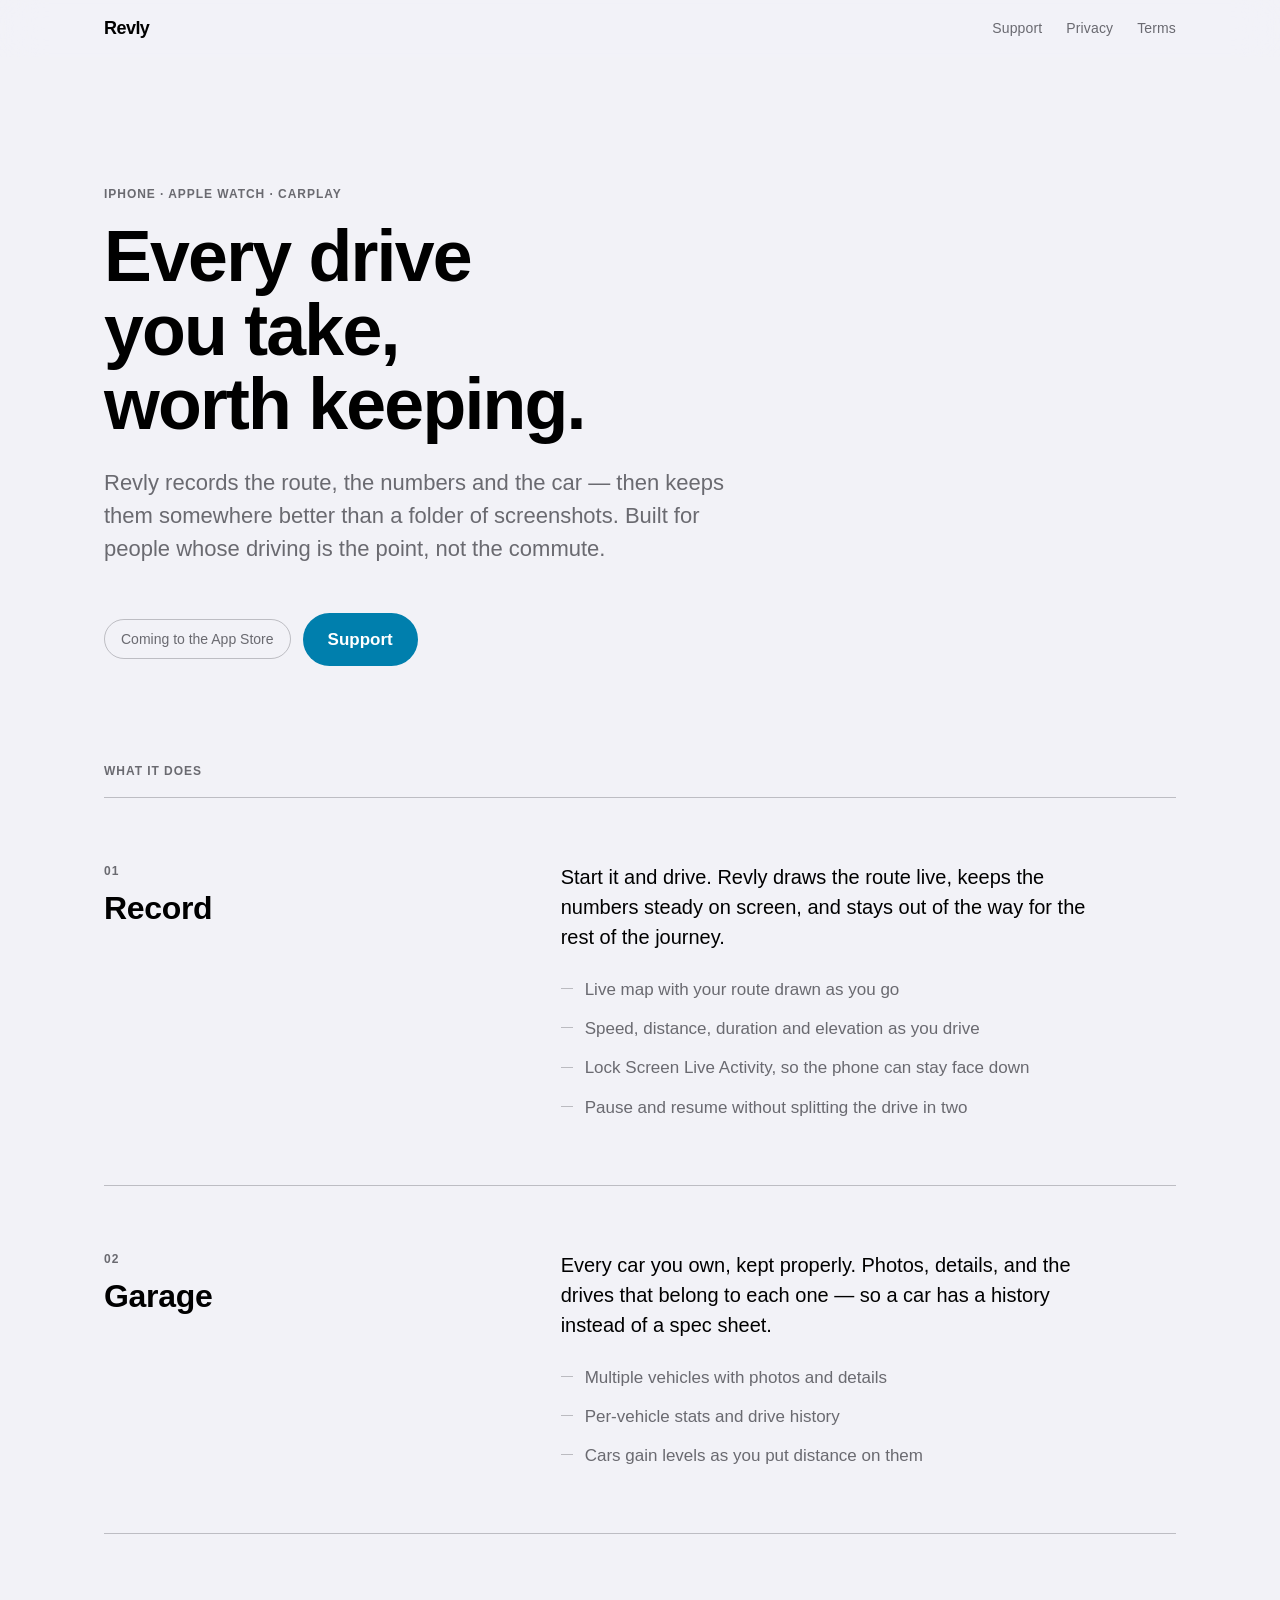
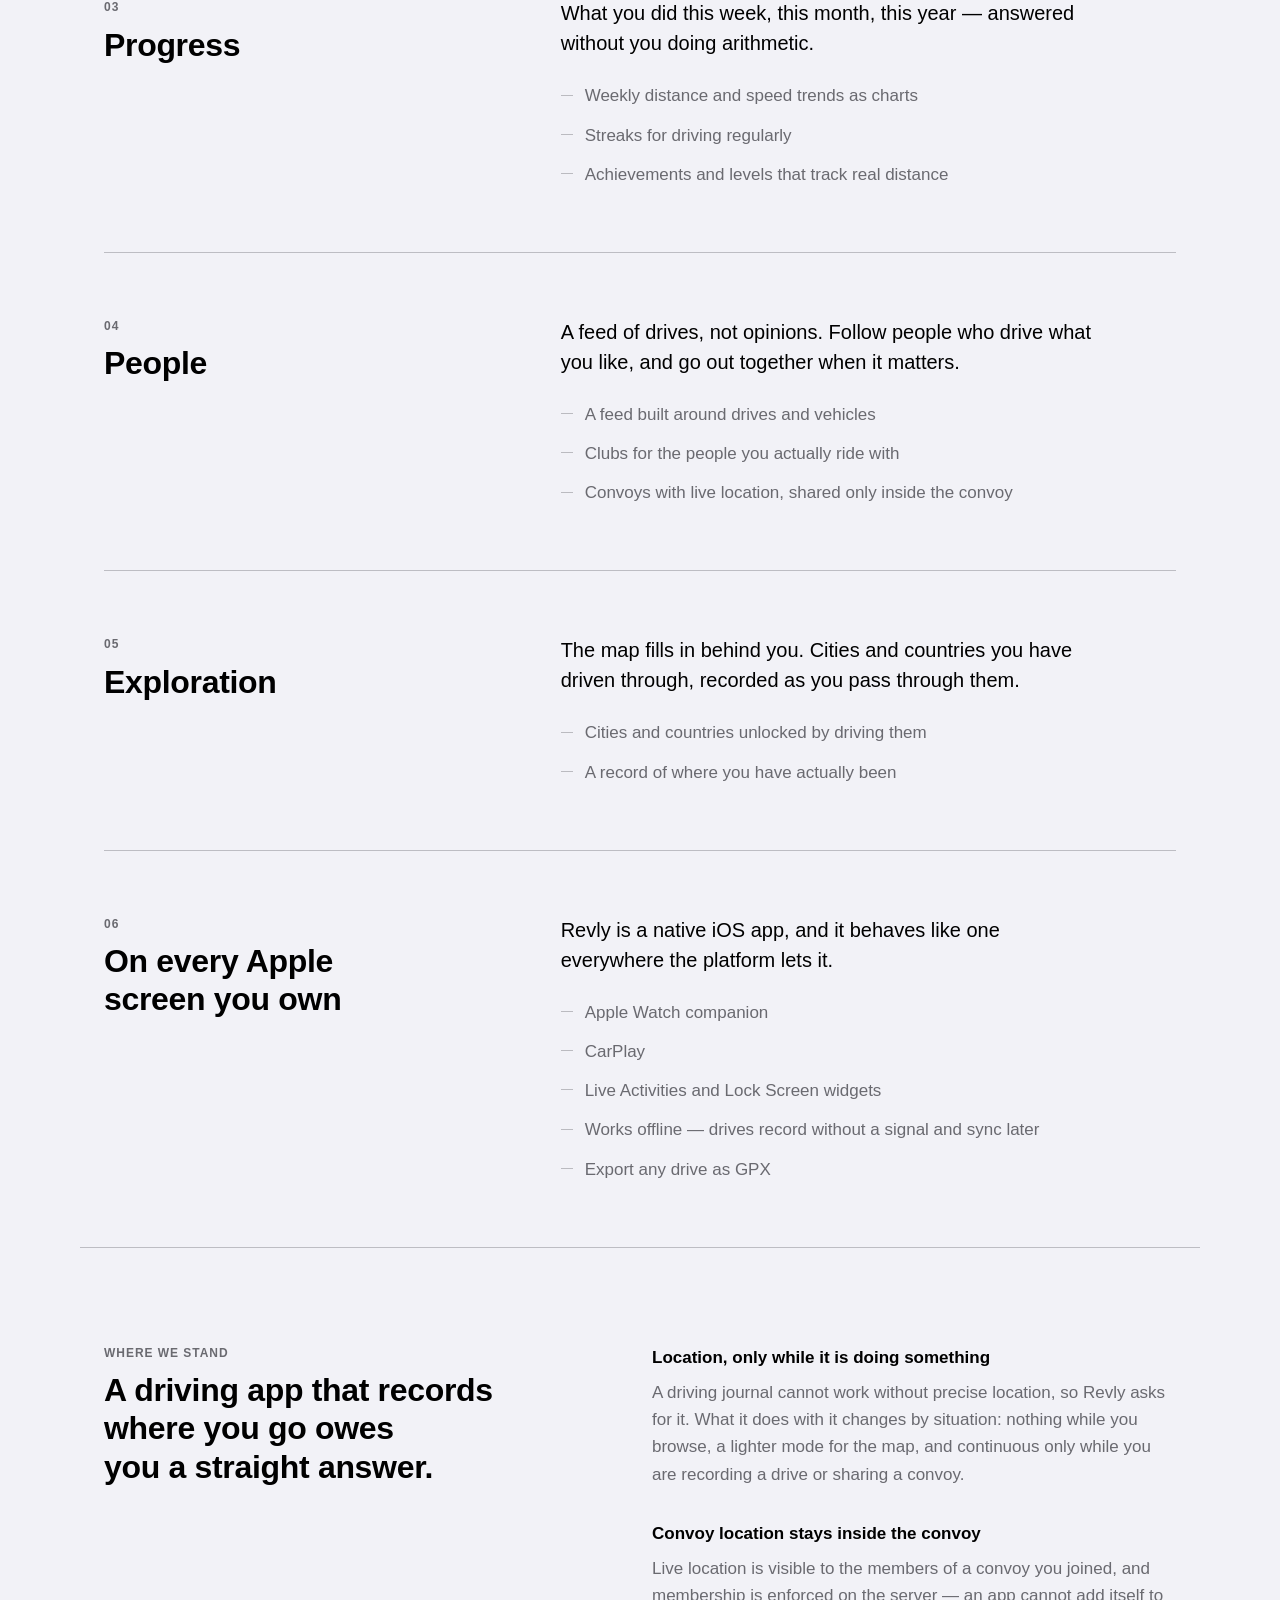
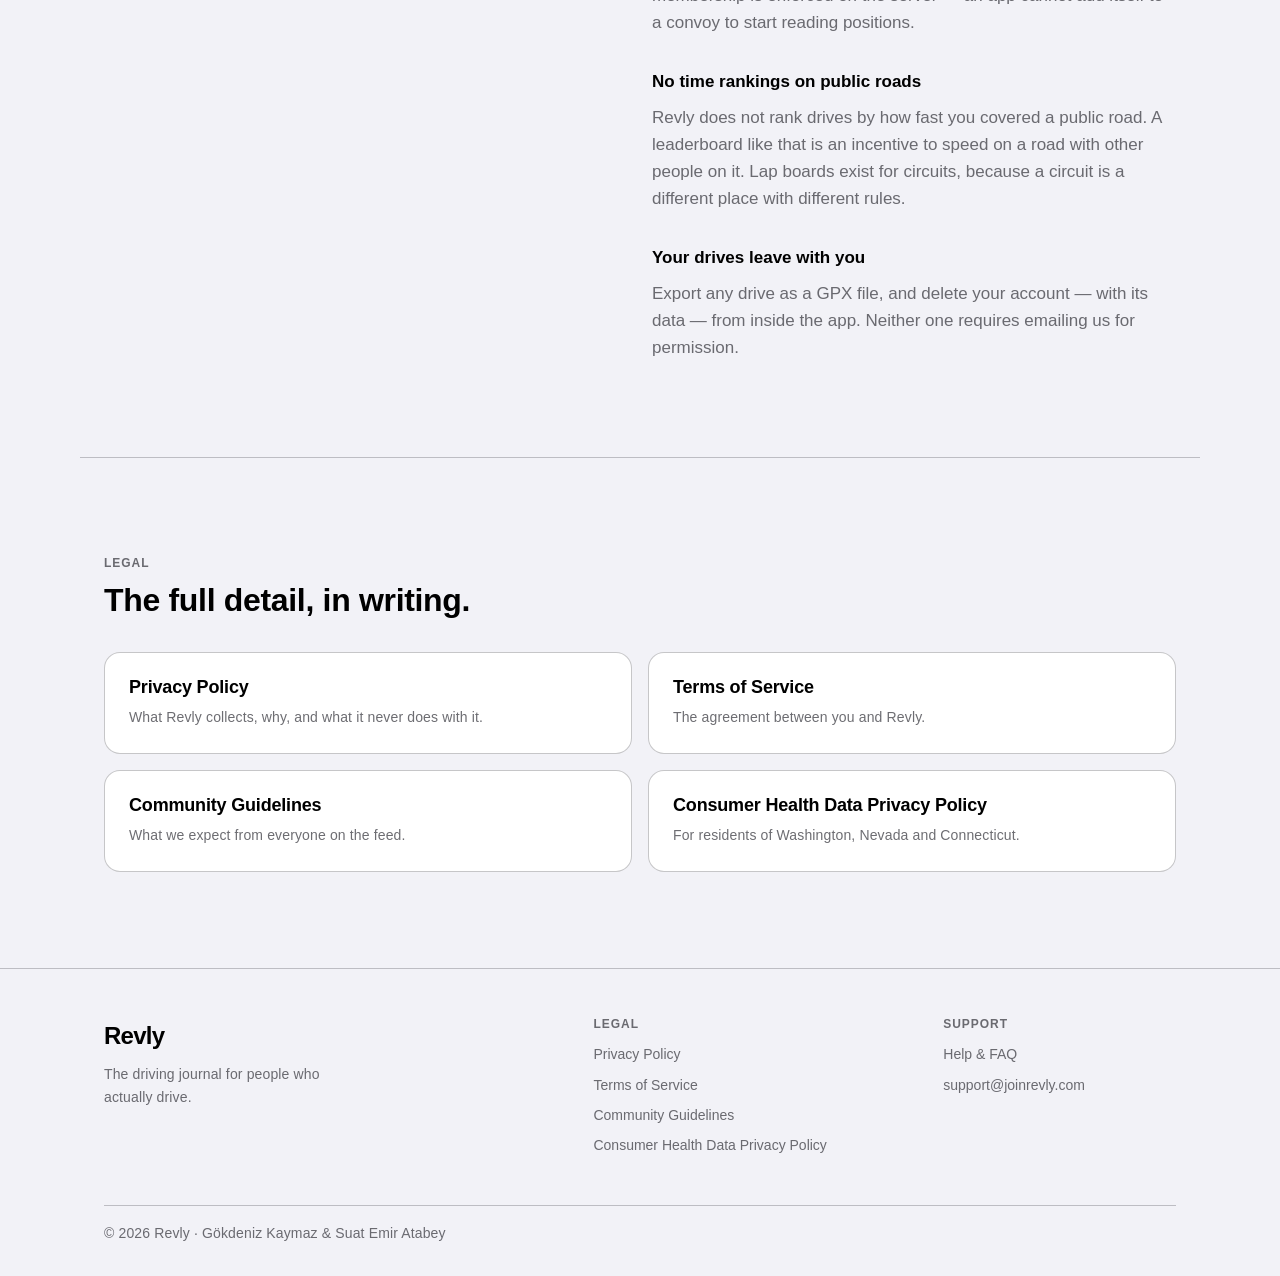
==== index.html @ fbc1902f "Deploy site from gokdenis/revly@f8b2ed3" ====
<!DOCTYPE html><html lang="en" data-astro-cid-5hce7sga> <head><meta charset="utf-8"><meta name="viewport" content="width=device-width, initial-scale=1"><title>Revly</title><meta name="description" content="The driving journal for people who actually drive."><link rel="canonical" href="https://joinrevly.com/"><link rel="icon" href="/favicon.svg" type="image/svg+xml"><link rel="apple-touch-icon" href="/apple-touch-icon.png"><meta name="theme-color" content="#f2f2f7" media="(prefers-color-scheme: light)"><meta name="theme-color" content="#000000" media="(prefers-color-scheme: dark)"><meta property="og:type" content="website"><meta property="og:site_name" content="Revly"><meta property="og:title" content="Revly — a driving journal for people who actually drive"><meta property="og:description" content="The driving journal for people who actually drive."><meta property="og:url" content="https://joinrevly.com/"><meta property="og:image" content="https://joinrevly.com/og.png"><meta property="og:image:width" content="1200"><meta property="og:image:height" content="630"><meta property="og:image:alt" content="Revly — a driving journal for people who actually drive — Revly preview card"><meta name="twitter:card" content="summary_large_image"><script type="application/ld+json">{"@context":"https://schema.org","@type":"SoftwareApplication","name":"Revly","applicationCategory":"TravelApplication","operatingSystem":"iOS 18.0 or later","url":"https://joinrevly.com","description":"The driving journal for people who actually drive.","author":[{"@type":"Person","name":"Gökdeniz Kaymaz"},{"@type":"Person","name":"Suat Emir Atabey"}]}</script><link rel="stylesheet" href="/_astro/_legal_.C1qsL_gj.css">
<link rel="stylesheet" href="/_astro/index.Dl4G8JOX.css"></head> <body data-astro-cid-5hce7sga> <a class="visually-hidden skip" href="#main" data-astro-cid-5hce7sga>Skip to content</a> <!--
      The only glass surface on the site. `Glass.swift` reserves the material
      for chrome floating over live content, and a page of glass cards would be
      both illegible and slow — so content stays on the paper plane.
    --> <header class="site glass" data-astro-cid-5hce7sga> <div class="container bar" data-astro-cid-5hce7sga> <a class="brand" href="/" aria-label="Revly home" data-astro-cid-5hce7sga> <span class="wordmark" data-astro-cid-hhuuaa7r>Revly</span>  </a> <nav aria-label="Primary" data-astro-cid-5hce7sga> <a href="/support" data-astro-cid-5hce7sga> Support </a><a href="/privacy" data-astro-cid-5hce7sga> Privacy </a><a href="/terms" data-astro-cid-5hce7sga> Terms </a> </nav> </div> </header> <main id="main" data-astro-cid-5hce7sga> <section class="hero container" data-astro-cid-j7pv25f6><p class="eyebrow" data-astro-cid-j7pv25f6>iPhone · Apple Watch · CarPlay</p><h1 data-astro-cid-j7pv25f6>Every drive you take, worth keeping.</h1><p class="lead" data-astro-cid-j7pv25f6>
Revly records the route, the numbers and the car — then keeps them somewhere better than a
      folder of screenshots. Built for people whose driving is the point, not the commute.
</p><div class="cta" data-astro-cid-j7pv25f6><p class="pill" data-astro-cid-j7pv25f6>Coming to the App Store</p><a class="btn" href="/support" data-astro-cid-j7pv25f6>Support</a></div></section><div class="container" data-astro-cid-j7pv25f6><div class="index-head" data-astro-cid-j7pv25f6><p class="eyebrow" data-astro-cid-j7pv25f6>What it does</p></div><section class="feature grid12" aria-labelledby="feature-01" data-astro-cid-jlu7nt5s> <div class="head" data-astro-cid-jlu7nt5s> <p class="eyebrow index" data-astro-cid-jlu7nt5s>01</p> <h2 id="feature-01" data-astro-cid-jlu7nt5s>Record</h2> </div> <div class="body" data-astro-cid-jlu7nt5s> <p class="summary" data-astro-cid-jlu7nt5s>Start it and drive. Revly draws the route live, keeps the numbers steady on screen, and stays out of the way for the rest of the journey.</p> <ul data-astro-cid-jlu7nt5s> <li data-astro-cid-jlu7nt5s>Live map with your route drawn as you go</li><li data-astro-cid-jlu7nt5s>Speed, distance, duration and elevation as you drive</li><li data-astro-cid-jlu7nt5s>Lock Screen Live Activity, so the phone can stay face down</li><li data-astro-cid-jlu7nt5s>Pause and resume without splitting the drive in two</li> </ul> </div> </section> <section class="feature grid12" aria-labelledby="feature-02" data-astro-cid-jlu7nt5s> <div class="head" data-astro-cid-jlu7nt5s> <p class="eyebrow index" data-astro-cid-jlu7nt5s>02</p> <h2 id="feature-02" data-astro-cid-jlu7nt5s>Garage</h2> </div> <div class="body" data-astro-cid-jlu7nt5s> <p class="summary" data-astro-cid-jlu7nt5s>Every car you own, kept properly. Photos, details, and the drives that belong to each one — so a car has a history instead of a spec sheet.</p> <ul data-astro-cid-jlu7nt5s> <li data-astro-cid-jlu7nt5s>Multiple vehicles with photos and details</li><li data-astro-cid-jlu7nt5s>Per-vehicle stats and drive history</li><li data-astro-cid-jlu7nt5s>Cars gain levels as you put distance on them</li> </ul> </div> </section> <section class="feature grid12" aria-labelledby="feature-03" data-astro-cid-jlu7nt5s> <div class="head" data-astro-cid-jlu7nt5s> <p class="eyebrow index" data-astro-cid-jlu7nt5s>03</p> <h2 id="feature-03" data-astro-cid-jlu7nt5s>Progress</h2> </div> <div class="body" data-astro-cid-jlu7nt5s> <p class="summary" data-astro-cid-jlu7nt5s>What you did this week, this month, this year — answered without you doing arithmetic.</p> <ul data-astro-cid-jlu7nt5s> <li data-astro-cid-jlu7nt5s>Weekly distance and speed trends as charts</li><li data-astro-cid-jlu7nt5s>Streaks for driving regularly</li><li data-astro-cid-jlu7nt5s>Achievements and levels that track real distance</li> </ul> </div> </section> <section class="feature grid12" aria-labelledby="feature-04" data-astro-cid-jlu7nt5s> <div class="head" data-astro-cid-jlu7nt5s> <p class="eyebrow index" data-astro-cid-jlu7nt5s>04</p> <h2 id="feature-04" data-astro-cid-jlu7nt5s>People</h2> </div> <div class="body" data-astro-cid-jlu7nt5s> <p class="summary" data-astro-cid-jlu7nt5s>A feed of drives, not opinions. Follow people who drive what you like, and go out together when it matters.</p> <ul data-astro-cid-jlu7nt5s> <li data-astro-cid-jlu7nt5s>A feed built around drives and vehicles</li><li data-astro-cid-jlu7nt5s>Clubs for the people you actually ride with</li><li data-astro-cid-jlu7nt5s>Convoys with live location, shared only inside the convoy</li> </ul> </div> </section> <section class="feature grid12" aria-labelledby="feature-05" data-astro-cid-jlu7nt5s> <div class="head" data-astro-cid-jlu7nt5s> <p class="eyebrow index" data-astro-cid-jlu7nt5s>05</p> <h2 id="feature-05" data-astro-cid-jlu7nt5s>Exploration</h2> </div> <div class="body" data-astro-cid-jlu7nt5s> <p class="summary" data-astro-cid-jlu7nt5s>The map fills in behind you. Cities and countries you have driven through, recorded as you pass through them.</p> <ul data-astro-cid-jlu7nt5s> <li data-astro-cid-jlu7nt5s>Cities and countries unlocked by driving them</li><li data-astro-cid-jlu7nt5s>A record of where you have actually been</li> </ul> </div> </section> <section class="feature grid12" aria-labelledby="feature-06" data-astro-cid-jlu7nt5s> <div class="head" data-astro-cid-jlu7nt5s> <p class="eyebrow index" data-astro-cid-jlu7nt5s>06</p> <h2 id="feature-06" data-astro-cid-jlu7nt5s>On every Apple screen you own</h2> </div> <div class="body" data-astro-cid-jlu7nt5s> <p class="summary" data-astro-cid-jlu7nt5s>Revly is a native iOS app, and it behaves like one everywhere the platform lets it.</p> <ul data-astro-cid-jlu7nt5s> <li data-astro-cid-jlu7nt5s>Apple Watch companion</li><li data-astro-cid-jlu7nt5s>CarPlay</li><li data-astro-cid-jlu7nt5s>Live Activities and Lock Screen widgets</li><li data-astro-cid-jlu7nt5s>Works offline — drives record without a signal and sync later</li><li data-astro-cid-jlu7nt5s>Export any drive as GPX</li> </ul> </div> </section> </div><section id="principles" class="container principles" data-astro-cid-j7pv25f6><div class="grid12" data-astro-cid-j7pv25f6><div class="head" data-astro-cid-j7pv25f6><p class="eyebrow" data-astro-cid-j7pv25f6>Where we stand</p><h2 data-astro-cid-j7pv25f6>A driving app that records where you go owes you a straight answer.</h2></div><div class="body" data-astro-cid-j7pv25f6><dl data-astro-cid-j7pv25f6><div class="principle" data-astro-cid-j7pv25f6><dt data-astro-cid-j7pv25f6>Location, only while it is doing something</dt><dd data-astro-cid-j7pv25f6>A driving journal cannot work without precise location, so Revly asks for it. What it does with it changes by situation: nothing while you browse, a lighter mode for the map, and continuous only while you are recording a drive or sharing a convoy.</dd></div><div class="principle" data-astro-cid-j7pv25f6><dt data-astro-cid-j7pv25f6>Convoy location stays inside the convoy</dt><dd data-astro-cid-j7pv25f6>Live location is visible to the members of a convoy you joined, and membership is enforced on the server — an app cannot add itself to a convoy to start reading positions.</dd></div><div class="principle" data-astro-cid-j7pv25f6><dt data-astro-cid-j7pv25f6>No time rankings on public roads</dt><dd data-astro-cid-j7pv25f6>Revly does not rank drives by how fast you covered a public road. A leaderboard like that is an incentive to speed on a road with other people on it. Lap boards exist for circuits, because a circuit is a different place with different rules.</dd></div><div class="principle" data-astro-cid-j7pv25f6><dt data-astro-cid-j7pv25f6>Your drives leave with you</dt><dd data-astro-cid-j7pv25f6>Export any drive as a GPX file, and delete your account — with its data — from inside the app. Neither one requires emailing us for permission.</dd></div></dl></div></div></section><section id="legal" class="container legal" data-astro-cid-j7pv25f6><p class="eyebrow" data-astro-cid-j7pv25f6>Legal</p><h2 data-astro-cid-j7pv25f6>The full detail, in writing.</h2><div class="cards" data-astro-cid-j7pv25f6><a class="card" href="/privacy" data-astro-cid-j7pv25f6><h3 data-astro-cid-j7pv25f6>Privacy Policy</h3><p class="meta" data-astro-cid-j7pv25f6>What Revly collects, why, and what it never does with it.</p></a><a class="card" href="/terms" data-astro-cid-j7pv25f6><h3 data-astro-cid-j7pv25f6>Terms of Service</h3><p class="meta" data-astro-cid-j7pv25f6>The agreement between you and Revly.</p></a><a class="card" href="/community-guidelines" data-astro-cid-j7pv25f6><h3 data-astro-cid-j7pv25f6>Community Guidelines</h3><p class="meta" data-astro-cid-j7pv25f6>What we expect from everyone on the feed.</p></a><a class="card" href="/consumer-health-data" data-astro-cid-j7pv25f6><h3 data-astro-cid-j7pv25f6>Consumer Health Data Privacy Policy</h3><p class="meta" data-astro-cid-j7pv25f6>For residents of Washington, Nevada and Connecticut.</p></a></div></section> </main> <footer class="site-footer" data-astro-cid-5hce7sga> <div class="container" data-astro-cid-5hce7sga> <div class="footer-top" data-astro-cid-5hce7sga> <div class="footer-brand" data-astro-cid-5hce7sga> <span class="wordmark wordmark--lg" data-astro-cid-hhuuaa7r>Revly</span>  <p class="meta" data-astro-cid-5hce7sga>The driving journal for people who actually drive.</p> </div> <nav class="footer-links" aria-label="Legal" data-astro-cid-5hce7sga> <h2 class="eyebrow" data-astro-cid-5hce7sga>Legal</h2> <ul data-astro-cid-5hce7sga> <li data-astro-cid-5hce7sga> <a href="/privacy" data-astro-cid-5hce7sga> Privacy Policy </a> </li><li data-astro-cid-5hce7sga> <a href="/terms" data-astro-cid-5hce7sga> Terms of Service </a> </li><li data-astro-cid-5hce7sga> <a href="/community-guidelines" data-astro-cid-5hce7sga> Community Guidelines </a> </li><li data-astro-cid-5hce7sga> <a href="/consumer-health-data" data-astro-cid-5hce7sga> Consumer Health Data Privacy Policy </a> </li> </ul> </nav> <nav class="footer-links" aria-label="Support" data-astro-cid-5hce7sga> <h2 class="eyebrow" data-astro-cid-5hce7sga>Support</h2> <ul data-astro-cid-5hce7sga> <li data-astro-cid-5hce7sga> <a href="/support" data-astro-cid-5hce7sga>
Help &amp; FAQ
</a> </li> <li data-astro-cid-5hce7sga><a href="mailto:support@joinrevly.com" data-astro-cid-5hce7sga>support@joinrevly.com</a></li> </ul> </nav> </div> <p class="meta colophon" data-astro-cid-5hce7sga>© 2026 Revly · Gökdeniz Kaymaz &amp; Suat Emir Atabey</p> </div> </footer>  </body> </html>
---- _astro/_legal_.C1qsL_gj.css ----
:root{color-scheme:light dark;--accent: #007fad;--accent-hover: #00678c;--accent-text: #00678c;--accent-text-hover: #004f6b;--ink-on-accent: #ffffff;--bg: #f2f2f7;--surface: #ffffff;--fg: #000000;--fg-secondary: rgba(60, 60, 67, .75);--fg-tertiary: rgba(60, 60, 67, .3);--line: rgba(60, 60, 67, .29);--s1: .25rem;--s2: .5rem;--s3: .75rem;--s4: 1rem;--s5: 1.5rem;--s6: 2rem;--s7: 3rem;--s8: 4rem;--s9: 6rem;--s10: 8rem;--r-card: 1rem;--r-panel: 1.75rem;--r-pill: 999px;--font-sans: -apple-system, BlinkMacSystemFont, "SF Pro Text", "Segoe UI", Roboto, Helvetica, Arial, sans-serif;--t-hero: clamp(2.5rem, 1.6rem + 3.6vw, 4.5rem);--t-display: clamp(2rem, 1.5rem + 2vw, 3rem);--t-title: 2.125rem;--t-section: 1.5rem;--t-subhead: 1.125rem;--t-body: 1.0625rem;--t-meta: .875rem;--t-eyebrow: .75rem;--container: 70rem;--header-h: 3.5rem;--measure: 68ch;--gutter: var(--s5);--dur-press: .1s;--dur-fast: .15s;--dur-slow: .32s;--ease-out: cubic-bezier(.23, 1, .32, 1);--ease: ease}@media(prefers-color-scheme:dark){:root{--accent: #13b2ec;--accent-hover: #51c2ec;--accent-text: #13b2ec;--accent-text-hover: #51c2ec;--ink-on-accent: #04141a;--bg: #000000;--surface: #1c1c1e;--fg: #ffffff;--fg-secondary: rgba(235, 235, 245, .6);--fg-tertiary: rgba(235, 235, 245, .3);--line: rgba(84, 84, 88, .65)}}@media(prefers-contrast:more){:root{--accent: #00678c;--accent-hover: #004f6b;--accent-text: #004f6b;--accent-text-hover: #00374b;--fg-secondary: rgba(60, 60, 67, .85);--line: rgba(60, 60, 67, .6)}@media(prefers-color-scheme:dark){:root{--accent: #51c2ec;--accent-hover: #89d9f5;--accent-text: #51c2ec;--accent-text-hover: #89d9f5;--ink-on-accent: #000000;--fg-secondary: rgba(235, 235, 245, .85);--line: rgba(84, 84, 88, .9)}}}*,*:before,*:after{box-sizing:border-box}html{-webkit-text-size-adjust:100%;scroll-behavior:smooth;interpolate-size:allow-keywords}body{margin:0;background:var(--bg);color:var(--fg);font-family:var(--font-sans);font-size:var(--t-body);line-height:1.6;-webkit-font-smoothing:antialiased;text-rendering:optimizeLegibility;font-optical-sizing:auto}h1,h2,h3,h4,p,ul,ol,figure{margin:0}ul,ol{padding-left:1.25em}img,picture,svg,video{display:block;max-width:100%;height:auto}time,data,.numeric{font-variant-numeric:tabular-nums}h1,h2,h3{line-height:1.2;letter-spacing:-.01em;text-wrap:balance}h1{font-size:var(--t-title);font-weight:650}h2{font-size:var(--t-section);font-weight:650}h3{font-size:var(--t-subhead);font-weight:620}p{text-wrap:pretty}a{color:var(--accent-text);text-decoration-thickness:1px;text-underline-offset:.2em;transition:color var(--dur-fast) var(--ease)}@media(hover:hover)and (pointer:fine){a:hover{color:var(--accent-text-hover)}}:focus-visible{outline:2px solid var(--accent);outline-offset:3px;border-radius:var(--s1)}.eyebrow{font-size:var(--t-eyebrow);font-weight:600;letter-spacing:.08em;text-transform:uppercase;color:var(--fg-secondary);font-variant-numeric:tabular-nums}.lead{font-size:clamp(1.125rem,1rem + .6vw,1.375rem);line-height:1.5;color:var(--fg-secondary)}.meta{font-size:var(--t-meta);letter-spacing:.01em;color:var(--fg-secondary)}.container{width:100%;max-width:var(--container);margin-inline:auto;padding-inline:var(--gutter)}.grid12{display:grid;grid-template-columns:repeat(12,minmax(0,1fr));gap:var(--gutter)}@media(max-width:900px){.grid12{grid-template-columns:1fr}}.card{background:var(--surface);border:1px solid var(--line);border-radius:var(--r-card);padding:var(--s5)}a.card{display:block;color:inherit;text-decoration:none;transition:border-color var(--dur-fast) var(--ease),background-color var(--dur-fast) var(--ease)}@media(hover:hover)and (pointer:fine){a.card:hover{border-color:var(--accent)}}a.card:active{background:color-mix(in srgb,var(--accent) 6%,var(--surface))}.glass{background:color-mix(in srgb,var(--bg) 72%,transparent);-webkit-backdrop-filter:blur(20px) saturate(180%);backdrop-filter:blur(20px) saturate(180%)}@supports not ((backdrop-filter: blur(1px)) or (-webkit-backdrop-filter: blur(1px))){.glass{background:var(--bg)}}@media(prefers-reduced-transparency:reduce){.glass{-webkit-backdrop-filter:none;backdrop-filter:none;background:var(--bg)}}.btn{display:inline-flex;align-items:center;justify-content:center;gap:var(--s2);padding:var(--s3) var(--s5);border:1px solid transparent;border-radius:var(--r-pill);background:var(--accent);color:var(--ink-on-accent);font-size:var(--t-body);font-weight:600;text-decoration:none;cursor:pointer;transition:background-color var(--dur-fast) var(--ease),transform var(--dur-press) var(--ease-out)}@media(hover:hover)and (pointer:fine){.btn:hover{background:var(--accent-hover);color:var(--ink-on-accent)}}.btn:active{transform:scale(.97)}.btn--secondary{background:transparent;color:var(--fg);border-color:var(--line)}@media(hover:hover)and (pointer:fine){.btn--secondary:hover{background:color-mix(in srgb,var(--fg) 6%,transparent);color:var(--fg);border-color:var(--fg-tertiary)}}.pill{display:inline-flex;align-items:center;gap:var(--s2);padding:var(--s2) var(--s4);border:1px solid var(--line);border-radius:var(--r-pill);font-size:var(--t-meta);color:var(--fg-secondary)}.prose{max-width:var(--measure)}.prose>*+*{margin-top:var(--s4)}.prose h2{margin-top:var(--s7);font-size:var(--t-section)}.prose h3{margin-top:var(--s5)}.prose li+li{margin-top:var(--s2)}.prose hr{margin-block:var(--s6);border:none;border-top:1px solid var(--line)}.prose code{padding:.15em .4em;border-radius:var(--s1);background:color-mix(in srgb,var(--fg) 8%,transparent);font-size:.9em}.prose table{display:block;width:max-content;max-width:100%;overflow-x:auto;border-collapse:collapse;font-size:var(--t-meta)}.prose th,.prose td{padding:var(--s3);border:1px solid var(--line);text-align:left;vertical-align:top}.prose th{background:var(--surface);font-weight:620}@media(prefers-reduced-motion:reduce){html{scroll-behavior:auto}*,*:before,*:after{animation-duration:.01ms!important;animation-iteration-count:1!important;transition-duration:.01ms!important}}@media print{header.site,.site-footer nav,.skip{display:none}body{background:#fff;color:#000;font-size:11pt}.prose-page{padding-block:0}.prose{max-width:none}.prose a[href^=http]:after{content:" (" attr(href) ")";font-size:.85em;word-break:break-all}h1,h2,h3{break-after:avoid}li,tr{break-inside:avoid}}.visually-hidden:not(:focus):not(:active){position:absolute;width:1px;height:1px;overflow:hidden;clip-path:inset(50%);white-space:nowrap}.wordmark[data-astro-cid-hhuuaa7r]{font-size:1.125rem;font-weight:660;letter-spacing:-.03em;color:var(--fg)}.wordmark--lg[data-astro-cid-hhuuaa7r]{font-size:1.5rem}.skip[data-astro-cid-5hce7sga]{position:absolute;top:var(--s3);left:var(--s3);z-index:20;padding:var(--s2) var(--s4);border-radius:var(--r-pill);background:var(--accent);color:var(--ink-on-accent);text-decoration:none}header[data-astro-cid-5hce7sga].site{position:sticky;top:0;z-index:10;border-bottom:1px solid var(--line)}@supports (animation-timeline: scroll()){header[data-astro-cid-5hce7sga].site{border-bottom-color:transparent;animation:header-edge linear both;animation-timeline:scroll();animation-range:0 4rem}@keyframes header-edge{to{border-bottom-color:var(--line)}}}.bar[data-astro-cid-5hce7sga]{display:flex;align-items:center;gap:var(--s5);min-height:var(--header-h)}.brand[data-astro-cid-5hce7sga]{text-decoration:none}header[data-astro-cid-5hce7sga] nav[data-astro-cid-5hce7sga]{margin-left:auto;display:flex;gap:var(--s5);font-size:var(--t-meta)}header[data-astro-cid-5hce7sga] nav[data-astro-cid-5hce7sga] a[data-astro-cid-5hce7sga]{color:var(--fg-secondary);font-weight:500;letter-spacing:.01em;text-decoration:none;transition:color var(--dur-press) var(--ease)}@media(hover:hover)and (pointer:fine){header[data-astro-cid-5hce7sga] nav[data-astro-cid-5hce7sga] a[data-astro-cid-5hce7sga]:hover{color:var(--fg)}}header[data-astro-cid-5hce7sga] nav[data-astro-cid-5hce7sga] a[data-astro-cid-5hce7sga]:active{color:var(--accent-text)}header[data-astro-cid-5hce7sga] nav[data-astro-cid-5hce7sga] a[data-astro-cid-5hce7sga][aria-current=page]{color:var(--fg);font-weight:600}main[data-astro-cid-5hce7sga]{min-height:60vh}.prose-page[data-astro-cid-5hce7sga]{padding-block:var(--s8) var(--s9)}.site-footer[data-astro-cid-5hce7sga]{margin-top:var(--s9);padding-block:var(--s7) var(--s6);border-top:1px solid var(--line)}.footer-top[data-astro-cid-5hce7sga]{display:grid;grid-template-columns:2fr 1.4fr 1fr;gap:var(--s7) var(--gutter)}@media(max-width:760px){.footer-top[data-astro-cid-5hce7sga]{grid-template-columns:1fr;gap:var(--s6)}}.footer-brand[data-astro-cid-5hce7sga] p[data-astro-cid-5hce7sga]{margin-top:var(--s2);max-width:34ch}.footer-links[data-astro-cid-5hce7sga] h2[data-astro-cid-5hce7sga]{margin-bottom:var(--s3)}.footer-links[data-astro-cid-5hce7sga] ul[data-astro-cid-5hce7sga]{list-style:none;padding:0;display:grid;gap:var(--s2);font-size:var(--t-meta)}.footer-links[data-astro-cid-5hce7sga] a[data-astro-cid-5hce7sga]{color:var(--fg-secondary);text-decoration:none}@media(hover:hover)and (pointer:fine){.footer-links[data-astro-cid-5hce7sga] a[data-astro-cid-5hce7sga]:hover{color:var(--fg)}}.footer-links[data-astro-cid-5hce7sga] a[data-astro-cid-5hce7sga]:active{color:var(--accent-text)}.footer-links[data-astro-cid-5hce7sga] a[data-astro-cid-5hce7sga][aria-current=page]{color:var(--fg);font-weight:600}.colophon[data-astro-cid-5hce7sga]{margin-top:var(--s7);padding-top:var(--s4);border-top:1px solid var(--line)}
---- _astro/index.Dl4G8JOX.css ----
.feature[data-astro-cid-jlu7nt5s]{padding-block:var(--s8);border-top:1px solid var(--line);align-items:start}.head[data-astro-cid-jlu7nt5s]{grid-column:1 / span 4}.body[data-astro-cid-jlu7nt5s]{grid-column:6 / span 7}@media(max-width:900px){.head[data-astro-cid-jlu7nt5s],.body[data-astro-cid-jlu7nt5s]{grid-column:auto}.body[data-astro-cid-jlu7nt5s]{margin-top:var(--s2)}}@media(min-width:901px){.head[data-astro-cid-jlu7nt5s]{position:sticky;top:calc(var(--header-h) + var(--s6))}}@supports (animation-timeline: view()){.body[data-astro-cid-jlu7nt5s]{animation:feature-rise linear both;animation-timeline:view();animation-range:entry 12% cover 32%}@keyframes feature-rise{0%{opacity:0;transform:translateY(.75rem)}}}@media(prefers-reduced-motion:reduce){.body[data-astro-cid-jlu7nt5s]{animation:none;opacity:1;transform:none}}.index[data-astro-cid-jlu7nt5s]{display:block;margin-bottom:var(--s2);color:var(--fg-secondary)}h2[data-astro-cid-jlu7nt5s]{font-size:clamp(1.5rem,1.2rem + 1vw,2rem)}.summary[data-astro-cid-jlu7nt5s]{font-size:clamp(1.0625rem,1rem + .4vw,1.25rem);line-height:1.5;max-width:48ch}ul[data-astro-cid-jlu7nt5s]{margin-top:var(--s5);padding:0;list-style:none;display:grid;gap:var(--s3);max-width:52ch}li[data-astro-cid-jlu7nt5s]{position:relative;padding-left:var(--s5);color:var(--fg-secondary)}li[data-astro-cid-jlu7nt5s]:before{content:"";position:absolute;left:0;top:.72em;width:12px;height:1px;background:var(--fg-tertiary)}.hero[data-astro-cid-j7pv25f6]{padding-block:var(--s10) var(--s9)}.hero[data-astro-cid-j7pv25f6] h1[data-astro-cid-j7pv25f6]{margin-top:var(--s4);max-width:16ch;font-size:var(--t-hero);font-weight:660;letter-spacing:-.025em;line-height:1.03}.hero[data-astro-cid-j7pv25f6] .lead[data-astro-cid-j7pv25f6]{margin-top:var(--s5);max-width:54ch}.cta[data-astro-cid-j7pv25f6]{display:flex;flex-wrap:wrap;align-items:center;gap:var(--s3);margin-top:var(--s7)}@media(max-width:700px){.hero[data-astro-cid-j7pv25f6]{padding-block:var(--s8) var(--s7)}.hero[data-astro-cid-j7pv25f6] h1[data-astro-cid-j7pv25f6]{max-width:none}}.index-head[data-astro-cid-j7pv25f6]{padding-bottom:var(--s4)}.principles[data-astro-cid-j7pv25f6]{padding-block:var(--s9);border-top:1px solid var(--line)}.principles[data-astro-cid-j7pv25f6] .head[data-astro-cid-j7pv25f6]{grid-column:1 / span 5}.principles[data-astro-cid-j7pv25f6] .body[data-astro-cid-j7pv25f6]{grid-column:7 / span 6}@media(max-width:900px){.principles[data-astro-cid-j7pv25f6] .head[data-astro-cid-j7pv25f6],.principles[data-astro-cid-j7pv25f6] .body[data-astro-cid-j7pv25f6]{grid-column:auto}}.principles[data-astro-cid-j7pv25f6] h2[data-astro-cid-j7pv25f6]{margin-top:var(--s2);font-size:clamp(1.5rem,1.2rem + 1vw,2rem);max-width:26ch}.principles[data-astro-cid-j7pv25f6] dl[data-astro-cid-j7pv25f6]{margin:0;display:grid;gap:var(--s6)}.principle[data-astro-cid-j7pv25f6] dt[data-astro-cid-j7pv25f6]{font-weight:620}.principle[data-astro-cid-j7pv25f6] dd[data-astro-cid-j7pv25f6]{margin:var(--s2) 0 0;max-width:60ch;color:var(--fg-secondary)}.legal[data-astro-cid-j7pv25f6]{padding-block:var(--s9) 0;border-top:1px solid var(--line)}.legal[data-astro-cid-j7pv25f6] h2[data-astro-cid-j7pv25f6]{margin-top:var(--s2);font-size:clamp(1.5rem,1.2rem + 1vw,2rem)}.cards[data-astro-cid-j7pv25f6]{margin-top:var(--s6);display:grid;grid-template-columns:repeat(2,minmax(0,1fr));gap:var(--s4)}@media(max-width:760px){.cards[data-astro-cid-j7pv25f6]{grid-template-columns:1fr}}.cards[data-astro-cid-j7pv25f6] h3[data-astro-cid-j7pv25f6]{margin-bottom:var(--s2)}@supports (animation-timeline: view()){.cards[data-astro-cid-j7pv25f6] .card[data-astro-cid-j7pv25f6]{animation:card-rise linear both;animation-timeline:view()}.cards[data-astro-cid-j7pv25f6] .card[data-astro-cid-j7pv25f6]:nth-child(1){animation-range:entry 12% cover 30%}.cards[data-astro-cid-j7pv25f6] .card[data-astro-cid-j7pv25f6]:nth-child(2){animation-range:entry 16% cover 34%}.cards[data-astro-cid-j7pv25f6] .card[data-astro-cid-j7pv25f6]:nth-child(3){animation-range:entry 20% cover 38%}.cards[data-astro-cid-j7pv25f6] .card[data-astro-cid-j7pv25f6]:nth-child(4){animation-range:entry 24% cover 42%}@keyframes card-rise{0%{opacity:0;transform:translateY(.5rem)}}}@media(prefers-reduced-motion:reduce){.cards[data-astro-cid-j7pv25f6] .card[data-astro-cid-j7pv25f6]{animation:none;opacity:1;transform:none}}
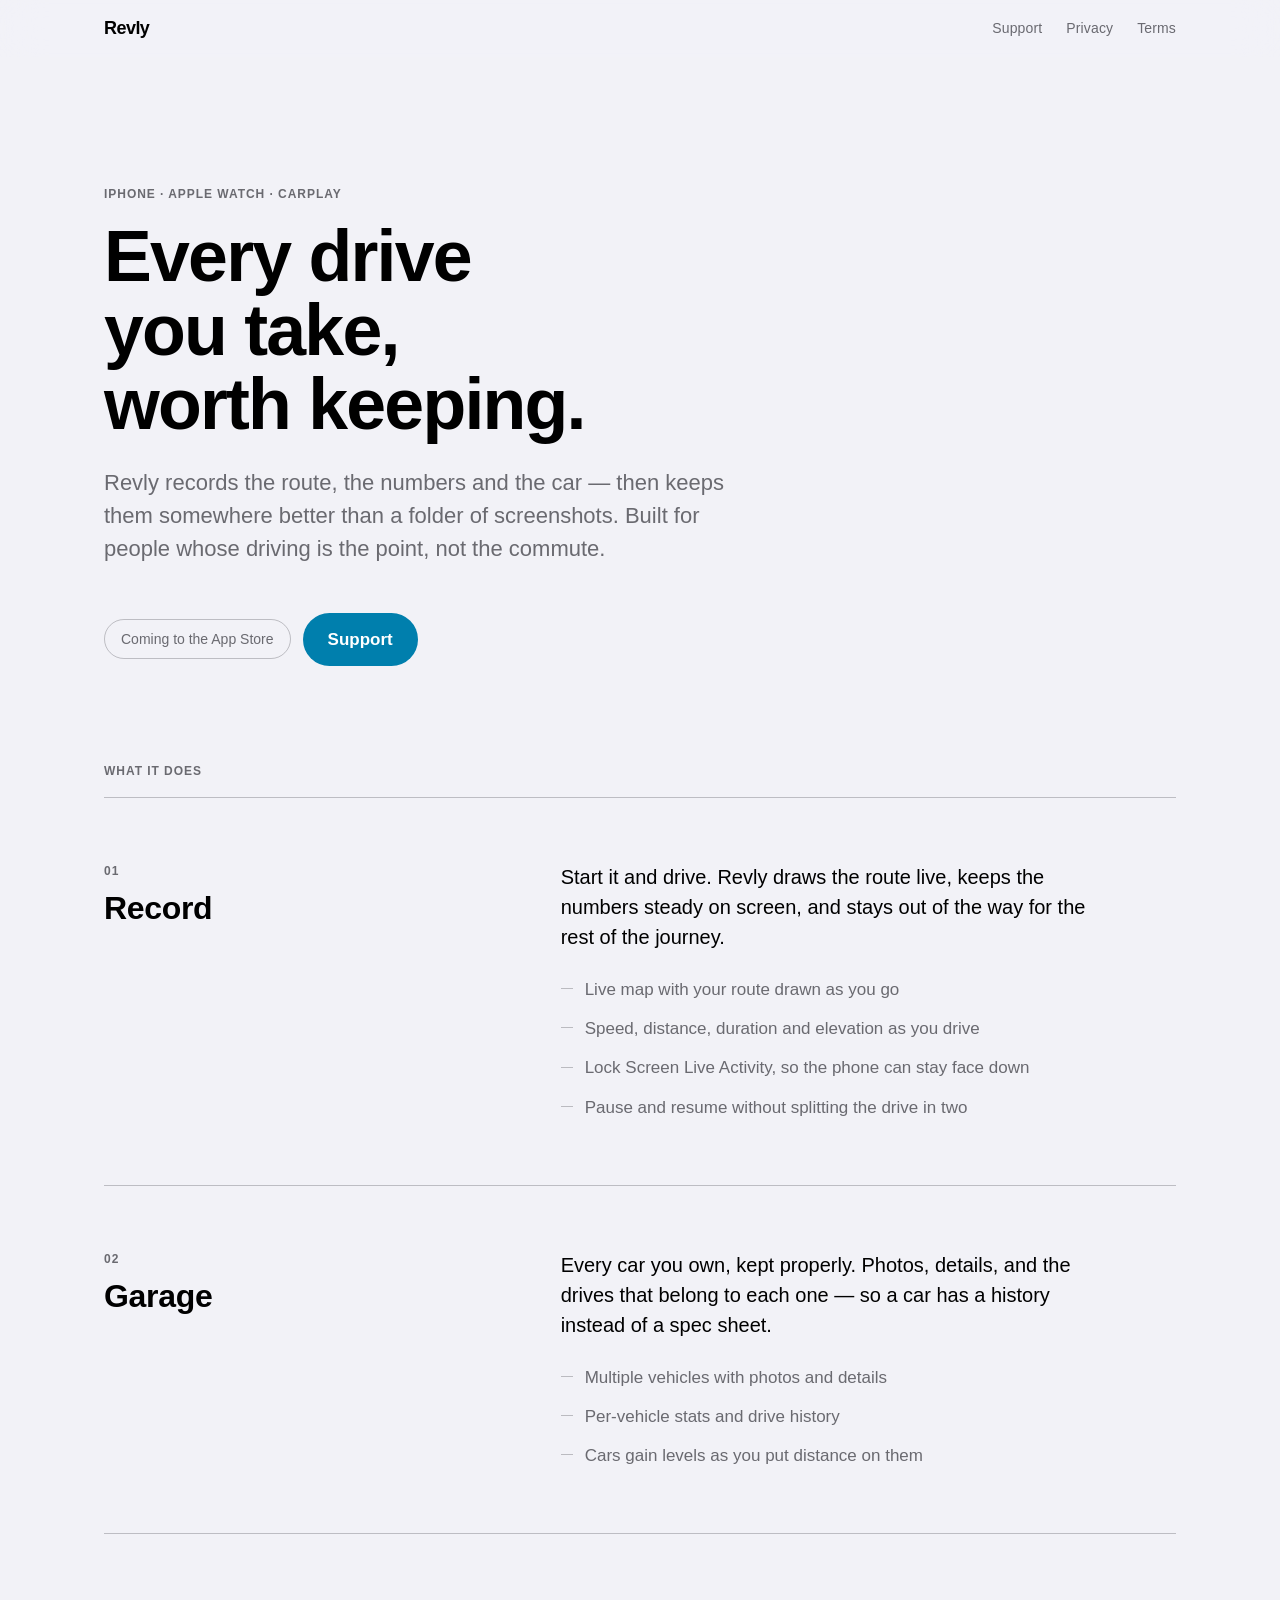
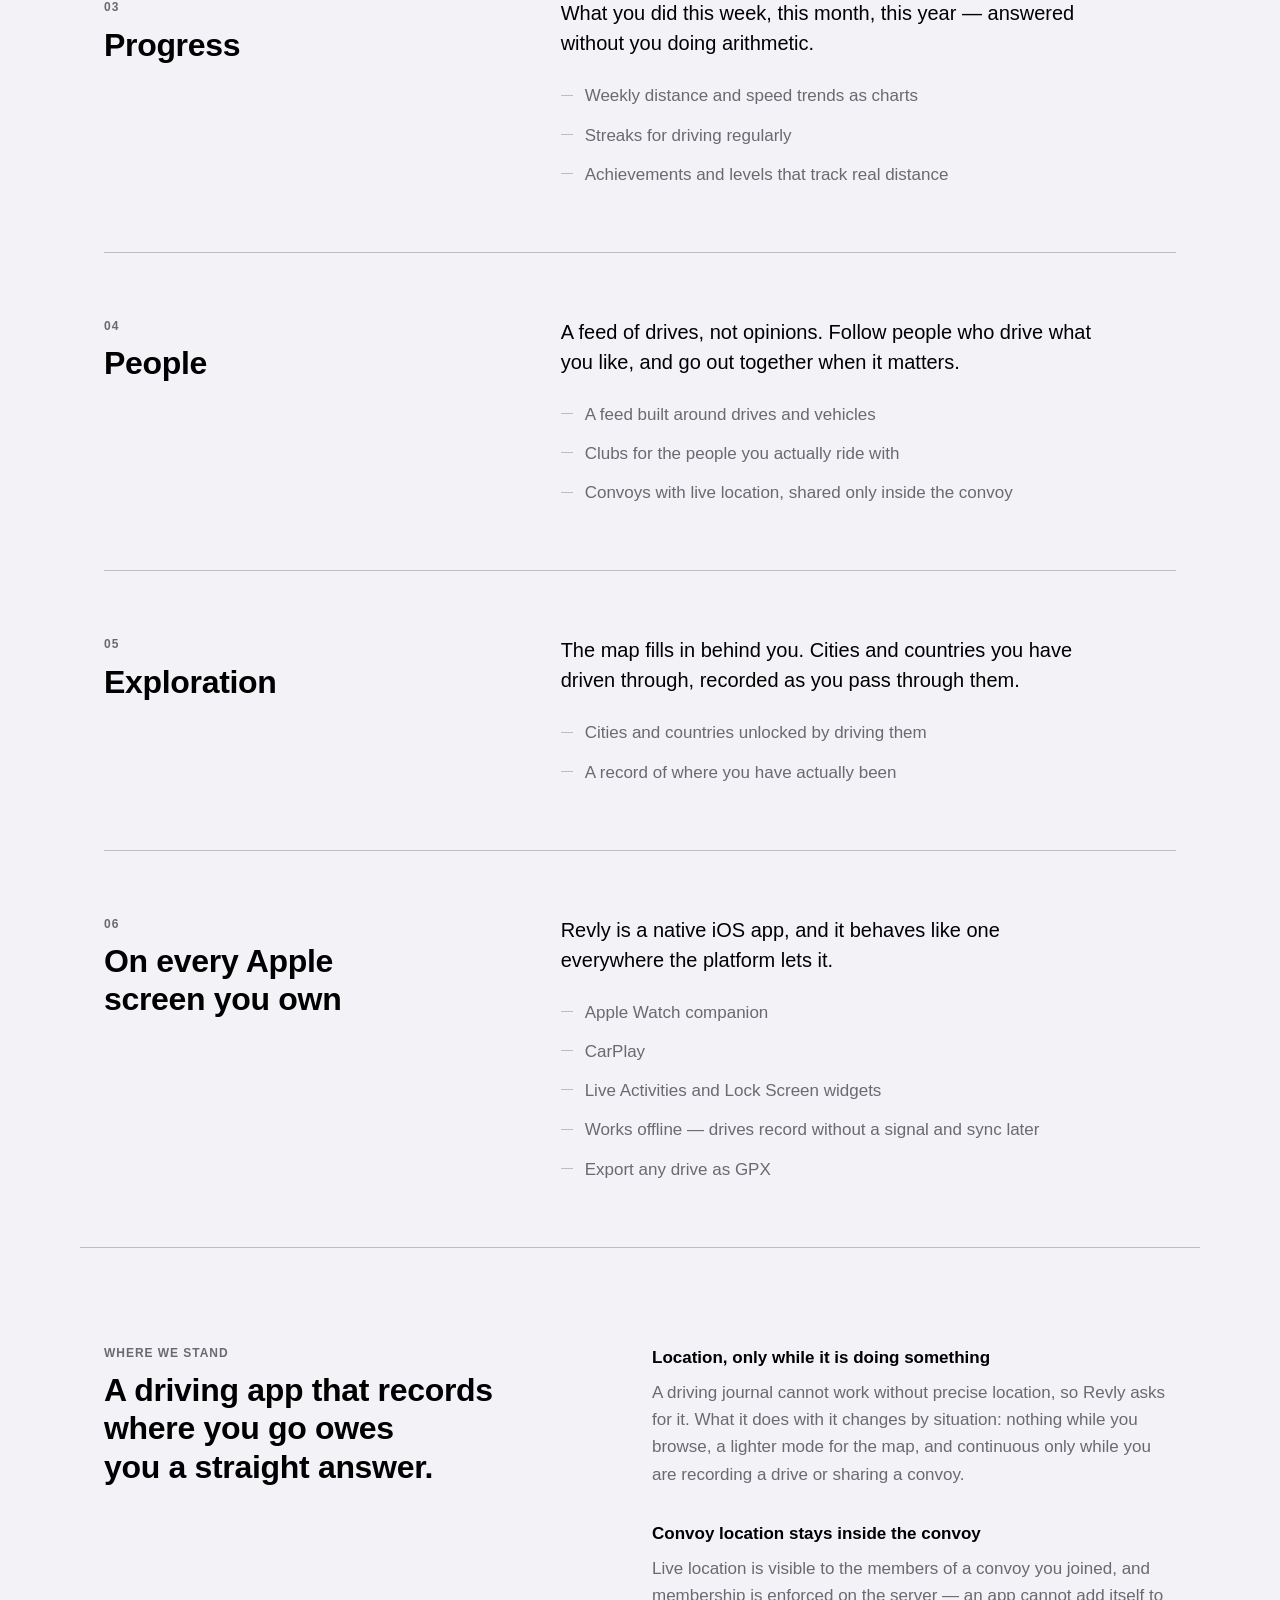
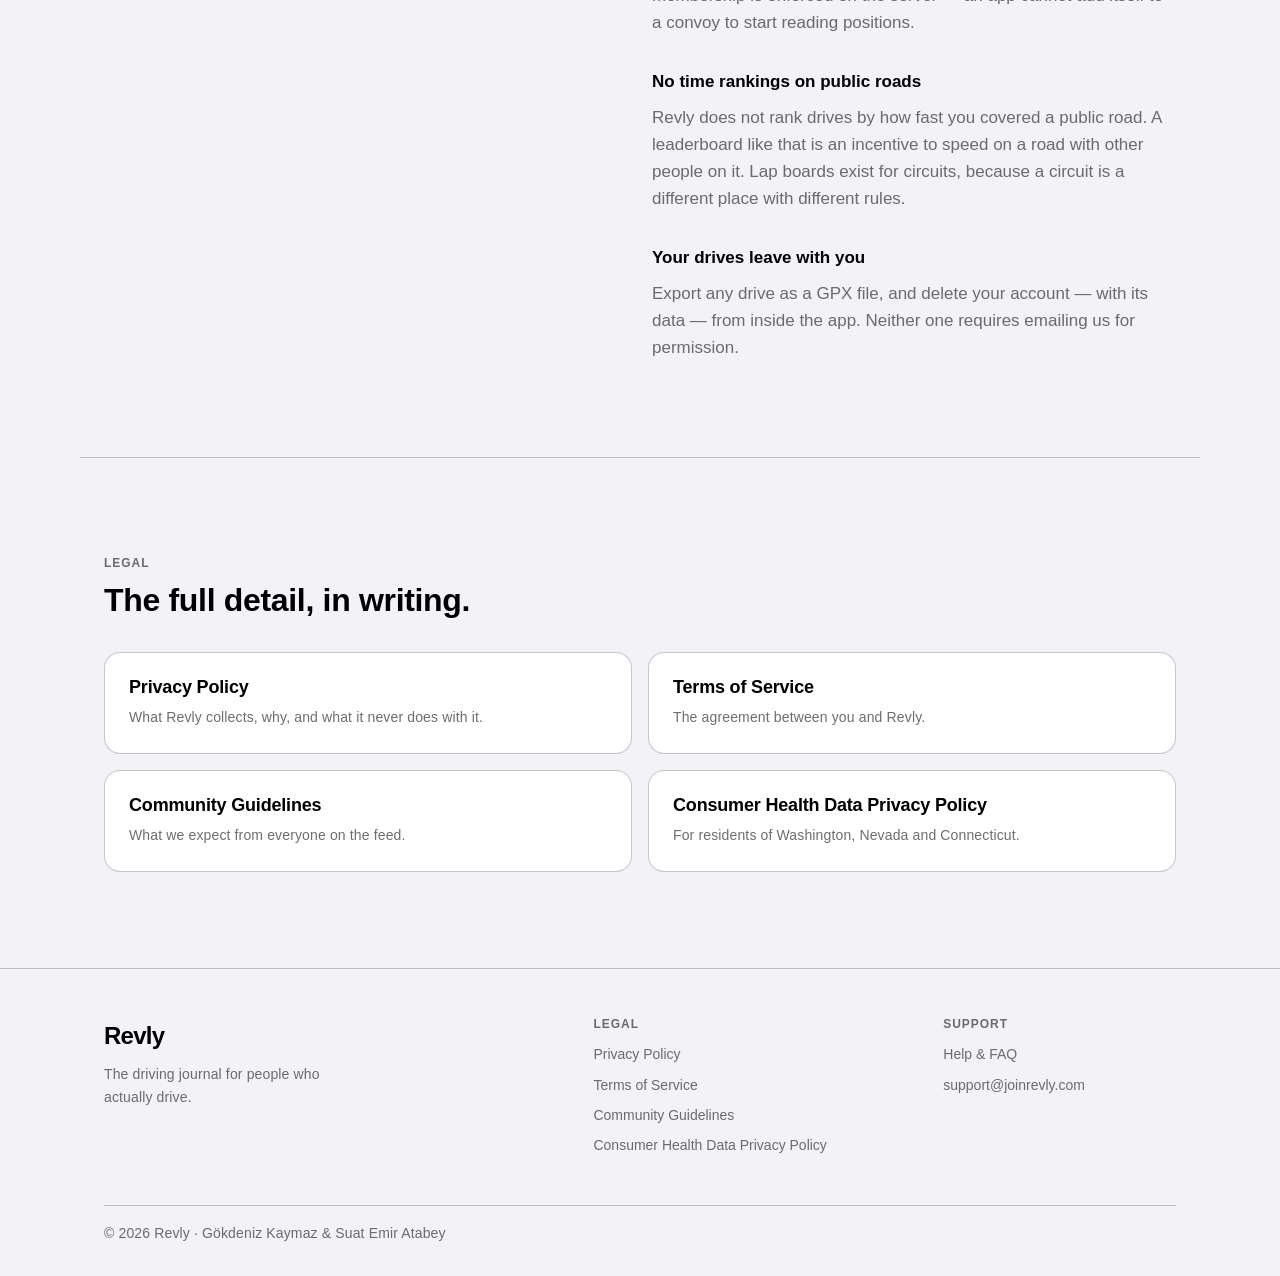
==== commit 98e010f8: "Deploy site from gokdenis/revly@9367a70" ====
--- a/index.html
+++ b/index.html
@@ -1,11 +1,10 @@
-<!DOCTYPE html><html lang="en" data-astro-cid-5hce7sga> <head><meta charset="utf-8"><meta name="viewport" content="width=device-width, initial-scale=1"><title>Revly</title><meta name="description" content="The driving journal for people who actually drive."><link rel="canonical" href="https://joinrevly.com/"><link rel="icon" href="/favicon.svg" type="image/svg+xml"><link rel="apple-touch-icon" href="/apple-touch-icon.png"><meta name="theme-color" content="#f2f2f7" media="(prefers-color-scheme: light)"><meta name="theme-color" content="#000000" media="(prefers-color-scheme: dark)"><meta property="og:type" content="website"><meta property="og:site_name" content="Revly"><meta property="og:title" content="Revly — a driving journal for people who actually drive"><meta property="og:description" content="The driving journal for people who actually drive."><meta property="og:url" content="https://joinrevly.com/"><meta property="og:image" content="https://joinrevly.com/og.png"><meta property="og:image:width" content="1200"><meta property="og:image:height" content="630"><meta property="og:image:alt" content="Revly — a driving journal for people who actually drive — Revly preview card"><meta name="twitter:card" content="summary_large_image"><script type="application/ld+json">{"@context":"https://schema.org","@type":"SoftwareApplication","name":"Revly","applicationCategory":"TravelApplication","operatingSystem":"iOS 18.0 or later","url":"https://joinrevly.com","description":"The driving journal for people who actually drive.","author":[{"@type":"Person","name":"Gökdeniz Kaymaz"},{"@type":"Person","name":"Suat Emir Atabey"}]}</script><link rel="stylesheet" href="/_astro/_legal_.C1qsL_gj.css">
-<link rel="stylesheet" href="/_astro/index.Dl4G8JOX.css"></head> <body data-astro-cid-5hce7sga> <a class="visually-hidden skip" href="#main" data-astro-cid-5hce7sga>Skip to content</a> <!--
+<!DOCTYPE html> <html lang="en" data-astro-cid-hkbrpulz> <head><meta charset="utf-8"><meta name="viewport" content="width=device-width, initial-scale=1"><meta name="referrer" content="same-origin"><meta http-equiv="Content-Security-Policy" content="default-src 'none'; script-src 'sha256-/Xz+o5ge6gyWGvrQVQFffcj/9aB+UKK+XKJYob2nVU0='; style-src 'self'; img-src 'self'; base-uri 'none'; form-action 'none'; upgrade-insecure-requests"><title>Revly</title><meta name="description" content="The driving journal for people who actually drive."><link rel="canonical" href="https://joinrevly.com/"><link rel="icon" href="/favicon.svg" type="image/svg+xml"><link rel="apple-touch-icon" href="/apple-touch-icon.png"><meta name="theme-color" content="#f2f2f7" media="(prefers-color-scheme: light)"><meta name="theme-color" content="#000000" media="(prefers-color-scheme: dark)"><meta property="og:type" content="website"><meta property="og:site_name" content="Revly"><meta property="og:title" content="Revly — a driving journal for people who actually drive"><meta property="og:description" content="The driving journal for people who actually drive."><meta property="og:url" content="https://joinrevly.com/"><meta property="og:image" content="https://joinrevly.com/og.png"><meta property="og:image:width" content="1200"><meta property="og:image:height" content="630"><meta property="og:image:alt" content="Revly — a driving journal for people who actually drive — Revly preview card"><meta name="twitter:card" content="summary_large_image"><script type="application/ld+json">{"@context":"https://schema.org","@type":"SoftwareApplication","name":"Revly","applicationCategory":"TravelApplication","operatingSystem":"iOS 18.0 or later","url":"https://joinrevly.com","description":"The driving journal for people who actually drive.","author":[{"@type":"Person","name":"Gökdeniz Kaymaz"},{"@type":"Person","name":"Suat Emir Atabey"}]}</script><link rel="stylesheet" href="/_astro/Base.6rRhwvyx.css"><link rel="stylesheet" href="/_astro/index.DzDU0rNl.css"></head> <body data-astro-cid-hkbrpulz> <a class="visually-hidden skip" href="#main" data-astro-cid-hkbrpulz>Skip to content</a> <!--
       The only glass surface on the site. `Glass.swift` reserves the material
       for chrome floating over live content, and a page of glass cards would be
       both illegible and slow — so content stays on the paper plane.
-    --> <header class="site glass" data-astro-cid-5hce7sga> <div class="container bar" data-astro-cid-5hce7sga> <a class="brand" href="/" aria-label="Revly home" data-astro-cid-5hce7sga> <span class="wordmark" data-astro-cid-hhuuaa7r>Revly</span>  </a> <nav aria-label="Primary" data-astro-cid-5hce7sga> <a href="/support" data-astro-cid-5hce7sga> Support </a><a href="/privacy" data-astro-cid-5hce7sga> Privacy </a><a href="/terms" data-astro-cid-5hce7sga> Terms </a> </nav> </div> </header> <main id="main" data-astro-cid-5hce7sga> <section class="hero container" data-astro-cid-j7pv25f6><p class="eyebrow" data-astro-cid-j7pv25f6>iPhone · Apple Watch · CarPlay</p><h1 data-astro-cid-j7pv25f6>Every drive you take, worth keeping.</h1><p class="lead" data-astro-cid-j7pv25f6>
+    --> <header class="site glass" data-astro-cid-hkbrpulz> <div class="container bar" data-astro-cid-hkbrpulz> <a class="brand" href="/" aria-label="Revly home" data-astro-cid-hkbrpulz> <span class="wordmark" data-astro-cid-qisgtjgl>Revly</span> </a> <nav aria-label="Primary" data-astro-cid-hkbrpulz> <a href="/support" data-astro-cid-hkbrpulz> Support </a><a href="/privacy" data-astro-cid-hkbrpulz> Privacy </a><a href="/terms" data-astro-cid-hkbrpulz> Terms </a> </nav> </div> </header> <main id="main" data-astro-cid-hkbrpulz>  <section class="hero container" data-astro-cid-lcdefpme> <p class="eyebrow" data-astro-cid-lcdefpme>iPhone · Apple Watch · CarPlay</p> <h1 data-astro-cid-lcdefpme>Every drive you take, worth keeping.</h1> <p class="lead" data-astro-cid-lcdefpme>
 Revly records the route, the numbers and the car — then keeps them somewhere better than a
       folder of screenshots. Built for people whose driving is the point, not the commute.
-</p><div class="cta" data-astro-cid-j7pv25f6><p class="pill" data-astro-cid-j7pv25f6>Coming to the App Store</p><a class="btn" href="/support" data-astro-cid-j7pv25f6>Support</a></div></section><div class="container" data-astro-cid-j7pv25f6><div class="index-head" data-astro-cid-j7pv25f6><p class="eyebrow" data-astro-cid-j7pv25f6>What it does</p></div><section class="feature grid12" aria-labelledby="feature-01" data-astro-cid-jlu7nt5s> <div class="head" data-astro-cid-jlu7nt5s> <p class="eyebrow index" data-astro-cid-jlu7nt5s>01</p> <h2 id="feature-01" data-astro-cid-jlu7nt5s>Record</h2> </div> <div class="body" data-astro-cid-jlu7nt5s> <p class="summary" data-astro-cid-jlu7nt5s>Start it and drive. Revly draws the route live, keeps the numbers steady on screen, and stays out of the way for the rest of the journey.</p> <ul data-astro-cid-jlu7nt5s> <li data-astro-cid-jlu7nt5s>Live map with your route drawn as you go</li><li data-astro-cid-jlu7nt5s>Speed, distance, duration and elevation as you drive</li><li data-astro-cid-jlu7nt5s>Lock Screen Live Activity, so the phone can stay face down</li><li data-astro-cid-jlu7nt5s>Pause and resume without splitting the drive in two</li> </ul> </div> </section> <section class="feature grid12" aria-labelledby="feature-02" data-astro-cid-jlu7nt5s> <div class="head" data-astro-cid-jlu7nt5s> <p class="eyebrow index" data-astro-cid-jlu7nt5s>02</p> <h2 id="feature-02" data-astro-cid-jlu7nt5s>Garage</h2> </div> <div class="body" data-astro-cid-jlu7nt5s> <p class="summary" data-astro-cid-jlu7nt5s>Every car you own, kept properly. Photos, details, and the drives that belong to each one — so a car has a history instead of a spec sheet.</p> <ul data-astro-cid-jlu7nt5s> <li data-astro-cid-jlu7nt5s>Multiple vehicles with photos and details</li><li data-astro-cid-jlu7nt5s>Per-vehicle stats and drive history</li><li data-astro-cid-jlu7nt5s>Cars gain levels as you put distance on them</li> </ul> </div> </section> <section class="feature grid12" aria-labelledby="feature-03" data-astro-cid-jlu7nt5s> <div class="head" data-astro-cid-jlu7nt5s> <p class="eyebrow index" data-astro-cid-jlu7nt5s>03</p> <h2 id="feature-03" data-astro-cid-jlu7nt5s>Progress</h2> </div> <div class="body" data-astro-cid-jlu7nt5s> <p class="summary" data-astro-cid-jlu7nt5s>What you did this week, this month, this year — answered without you doing arithmetic.</p> <ul data-astro-cid-jlu7nt5s> <li data-astro-cid-jlu7nt5s>Weekly distance and speed trends as charts</li><li data-astro-cid-jlu7nt5s>Streaks for driving regularly</li><li data-astro-cid-jlu7nt5s>Achievements and levels that track real distance</li> </ul> </div> </section> <section class="feature grid12" aria-labelledby="feature-04" data-astro-cid-jlu7nt5s> <div class="head" data-astro-cid-jlu7nt5s> <p class="eyebrow index" data-astro-cid-jlu7nt5s>04</p> <h2 id="feature-04" data-astro-cid-jlu7nt5s>People</h2> </div> <div class="body" data-astro-cid-jlu7nt5s> <p class="summary" data-astro-cid-jlu7nt5s>A feed of drives, not opinions. Follow people who drive what you like, and go out together when it matters.</p> <ul data-astro-cid-jlu7nt5s> <li data-astro-cid-jlu7nt5s>A feed built around drives and vehicles</li><li data-astro-cid-jlu7nt5s>Clubs for the people you actually ride with</li><li data-astro-cid-jlu7nt5s>Convoys with live location, shared only inside the convoy</li> </ul> </div> </section> <section class="feature grid12" aria-labelledby="feature-05" data-astro-cid-jlu7nt5s> <div class="head" data-astro-cid-jlu7nt5s> <p class="eyebrow index" data-astro-cid-jlu7nt5s>05</p> <h2 id="feature-05" data-astro-cid-jlu7nt5s>Exploration</h2> </div> <div class="body" data-astro-cid-jlu7nt5s> <p class="summary" data-astro-cid-jlu7nt5s>The map fills in behind you. Cities and countries you have driven through, recorded as you pass through them.</p> <ul data-astro-cid-jlu7nt5s> <li data-astro-cid-jlu7nt5s>Cities and countries unlocked by driving them</li><li data-astro-cid-jlu7nt5s>A record of where you have actually been</li> </ul> </div> </section> <section class="feature grid12" aria-labelledby="feature-06" data-astro-cid-jlu7nt5s> <div class="head" data-astro-cid-jlu7nt5s> <p class="eyebrow index" data-astro-cid-jlu7nt5s>06</p> <h2 id="feature-06" data-astro-cid-jlu7nt5s>On every Apple screen you own</h2> </div> <div class="body" data-astro-cid-jlu7nt5s> <p class="summary" data-astro-cid-jlu7nt5s>Revly is a native iOS app, and it behaves like one everywhere the platform lets it.</p> <ul data-astro-cid-jlu7nt5s> <li data-astro-cid-jlu7nt5s>Apple Watch companion</li><li data-astro-cid-jlu7nt5s>CarPlay</li><li data-astro-cid-jlu7nt5s>Live Activities and Lock Screen widgets</li><li data-astro-cid-jlu7nt5s>Works offline — drives record without a signal and sync later</li><li data-astro-cid-jlu7nt5s>Export any drive as GPX</li> </ul> </div> </section> </div><section id="principles" class="container principles" data-astro-cid-j7pv25f6><div class="grid12" data-astro-cid-j7pv25f6><div class="head" data-astro-cid-j7pv25f6><p class="eyebrow" data-astro-cid-j7pv25f6>Where we stand</p><h2 data-astro-cid-j7pv25f6>A driving app that records where you go owes you a straight answer.</h2></div><div class="body" data-astro-cid-j7pv25f6><dl data-astro-cid-j7pv25f6><div class="principle" data-astro-cid-j7pv25f6><dt data-astro-cid-j7pv25f6>Location, only while it is doing something</dt><dd data-astro-cid-j7pv25f6>A driving journal cannot work without precise location, so Revly asks for it. What it does with it changes by situation: nothing while you browse, a lighter mode for the map, and continuous only while you are recording a drive or sharing a convoy.</dd></div><div class="principle" data-astro-cid-j7pv25f6><dt data-astro-cid-j7pv25f6>Convoy location stays inside the convoy</dt><dd data-astro-cid-j7pv25f6>Live location is visible to the members of a convoy you joined, and membership is enforced on the server — an app cannot add itself to a convoy to start reading positions.</dd></div><div class="principle" data-astro-cid-j7pv25f6><dt data-astro-cid-j7pv25f6>No time rankings on public roads</dt><dd data-astro-cid-j7pv25f6>Revly does not rank drives by how fast you covered a public road. A leaderboard like that is an incentive to speed on a road with other people on it. Lap boards exist for circuits, because a circuit is a different place with different rules.</dd></div><div class="principle" data-astro-cid-j7pv25f6><dt data-astro-cid-j7pv25f6>Your drives leave with you</dt><dd data-astro-cid-j7pv25f6>Export any drive as a GPX file, and delete your account — with its data — from inside the app. Neither one requires emailing us for permission.</dd></div></dl></div></div></section><section id="legal" class="container legal" data-astro-cid-j7pv25f6><p class="eyebrow" data-astro-cid-j7pv25f6>Legal</p><h2 data-astro-cid-j7pv25f6>The full detail, in writing.</h2><div class="cards" data-astro-cid-j7pv25f6><a class="card" href="/privacy" data-astro-cid-j7pv25f6><h3 data-astro-cid-j7pv25f6>Privacy Policy</h3><p class="meta" data-astro-cid-j7pv25f6>What Revly collects, why, and what it never does with it.</p></a><a class="card" href="/terms" data-astro-cid-j7pv25f6><h3 data-astro-cid-j7pv25f6>Terms of Service</h3><p class="meta" data-astro-cid-j7pv25f6>The agreement between you and Revly.</p></a><a class="card" href="/community-guidelines" data-astro-cid-j7pv25f6><h3 data-astro-cid-j7pv25f6>Community Guidelines</h3><p class="meta" data-astro-cid-j7pv25f6>What we expect from everyone on the feed.</p></a><a class="card" href="/consumer-health-data" data-astro-cid-j7pv25f6><h3 data-astro-cid-j7pv25f6>Consumer Health Data Privacy Policy</h3><p class="meta" data-astro-cid-j7pv25f6>For residents of Washington, Nevada and Connecticut.</p></a></div></section> </main> <footer class="site-footer" data-astro-cid-5hce7sga> <div class="container" data-astro-cid-5hce7sga> <div class="footer-top" data-astro-cid-5hce7sga> <div class="footer-brand" data-astro-cid-5hce7sga> <span class="wordmark wordmark--lg" data-astro-cid-hhuuaa7r>Revly</span>  <p class="meta" data-astro-cid-5hce7sga>The driving journal for people who actually drive.</p> </div> <nav class="footer-links" aria-label="Legal" data-astro-cid-5hce7sga> <h2 class="eyebrow" data-astro-cid-5hce7sga>Legal</h2> <ul data-astro-cid-5hce7sga> <li data-astro-cid-5hce7sga> <a href="/privacy" data-astro-cid-5hce7sga> Privacy Policy </a> </li><li data-astro-cid-5hce7sga> <a href="/terms" data-astro-cid-5hce7sga> Terms of Service </a> </li><li data-astro-cid-5hce7sga> <a href="/community-guidelines" data-astro-cid-5hce7sga> Community Guidelines </a> </li><li data-astro-cid-5hce7sga> <a href="/consumer-health-data" data-astro-cid-5hce7sga> Consumer Health Data Privacy Policy </a> </li> </ul> </nav> <nav class="footer-links" aria-label="Support" data-astro-cid-5hce7sga> <h2 class="eyebrow" data-astro-cid-5hce7sga>Support</h2> <ul data-astro-cid-5hce7sga> <li data-astro-cid-5hce7sga> <a href="/support" data-astro-cid-5hce7sga>
+</p> <div class="cta" data-astro-cid-lcdefpme> <p class="pill" data-astro-cid-lcdefpme>Coming to the App Store</p>  <a class="btn" href="/support" data-astro-cid-lcdefpme>Support</a> </div>  </section> <div class="container" data-astro-cid-lcdefpme> <div class="index-head" data-astro-cid-lcdefpme> <p class="eyebrow" data-astro-cid-lcdefpme>What it does</p> </div> <section class="feature grid12" aria-labelledby="feature-01" data-astro-cid-ldvfeoyk> <div class="head" data-astro-cid-ldvfeoyk> <p class="eyebrow index" data-astro-cid-ldvfeoyk>01</p> <h2 id="feature-01" data-astro-cid-ldvfeoyk>Record</h2> </div> <div class="body" data-astro-cid-ldvfeoyk> <p class="summary" data-astro-cid-ldvfeoyk>Start it and drive. Revly draws the route live, keeps the numbers steady on screen, and stays out of the way for the rest of the journey.</p> <ul data-astro-cid-ldvfeoyk> <li data-astro-cid-ldvfeoyk>Live map with your route drawn as you go</li><li data-astro-cid-ldvfeoyk>Speed, distance, duration and elevation as you drive</li><li data-astro-cid-ldvfeoyk>Lock Screen Live Activity, so the phone can stay face down</li><li data-astro-cid-ldvfeoyk>Pause and resume without splitting the drive in two</li> </ul> </div> </section><section class="feature grid12" aria-labelledby="feature-02" data-astro-cid-ldvfeoyk> <div class="head" data-astro-cid-ldvfeoyk> <p class="eyebrow index" data-astro-cid-ldvfeoyk>02</p> <h2 id="feature-02" data-astro-cid-ldvfeoyk>Garage</h2> </div> <div class="body" data-astro-cid-ldvfeoyk> <p class="summary" data-astro-cid-ldvfeoyk>Every car you own, kept properly. Photos, details, and the drives that belong to each one — so a car has a history instead of a spec sheet.</p> <ul data-astro-cid-ldvfeoyk> <li data-astro-cid-ldvfeoyk>Multiple vehicles with photos and details</li><li data-astro-cid-ldvfeoyk>Per-vehicle stats and drive history</li><li data-astro-cid-ldvfeoyk>Cars gain levels as you put distance on them</li> </ul> </div> </section><section class="feature grid12" aria-labelledby="feature-03" data-astro-cid-ldvfeoyk> <div class="head" data-astro-cid-ldvfeoyk> <p class="eyebrow index" data-astro-cid-ldvfeoyk>03</p> <h2 id="feature-03" data-astro-cid-ldvfeoyk>Progress</h2> </div> <div class="body" data-astro-cid-ldvfeoyk> <p class="summary" data-astro-cid-ldvfeoyk>What you did this week, this month, this year — answered without you doing arithmetic.</p> <ul data-astro-cid-ldvfeoyk> <li data-astro-cid-ldvfeoyk>Weekly distance and speed trends as charts</li><li data-astro-cid-ldvfeoyk>Streaks for driving regularly</li><li data-astro-cid-ldvfeoyk>Achievements and levels that track real distance</li> </ul> </div> </section><section class="feature grid12" aria-labelledby="feature-04" data-astro-cid-ldvfeoyk> <div class="head" data-astro-cid-ldvfeoyk> <p class="eyebrow index" data-astro-cid-ldvfeoyk>04</p> <h2 id="feature-04" data-astro-cid-ldvfeoyk>People</h2> </div> <div class="body" data-astro-cid-ldvfeoyk> <p class="summary" data-astro-cid-ldvfeoyk>A feed of drives, not opinions. Follow people who drive what you like, and go out together when it matters.</p> <ul data-astro-cid-ldvfeoyk> <li data-astro-cid-ldvfeoyk>A feed built around drives and vehicles</li><li data-astro-cid-ldvfeoyk>Clubs for the people you actually ride with</li><li data-astro-cid-ldvfeoyk>Convoys with live location, shared only inside the convoy</li> </ul> </div> </section><section class="feature grid12" aria-labelledby="feature-05" data-astro-cid-ldvfeoyk> <div class="head" data-astro-cid-ldvfeoyk> <p class="eyebrow index" data-astro-cid-ldvfeoyk>05</p> <h2 id="feature-05" data-astro-cid-ldvfeoyk>Exploration</h2> </div> <div class="body" data-astro-cid-ldvfeoyk> <p class="summary" data-astro-cid-ldvfeoyk>The map fills in behind you. Cities and countries you have driven through, recorded as you pass through them.</p> <ul data-astro-cid-ldvfeoyk> <li data-astro-cid-ldvfeoyk>Cities and countries unlocked by driving them</li><li data-astro-cid-ldvfeoyk>A record of where you have actually been</li> </ul> </div> </section><section class="feature grid12" aria-labelledby="feature-06" data-astro-cid-ldvfeoyk> <div class="head" data-astro-cid-ldvfeoyk> <p class="eyebrow index" data-astro-cid-ldvfeoyk>06</p> <h2 id="feature-06" data-astro-cid-ldvfeoyk>On every Apple screen you own</h2> </div> <div class="body" data-astro-cid-ldvfeoyk> <p class="summary" data-astro-cid-ldvfeoyk>Revly is a native iOS app, and it behaves like one everywhere the platform lets it.</p> <ul data-astro-cid-ldvfeoyk> <li data-astro-cid-ldvfeoyk>Apple Watch companion</li><li data-astro-cid-ldvfeoyk>CarPlay</li><li data-astro-cid-ldvfeoyk>Live Activities and Lock Screen widgets</li><li data-astro-cid-ldvfeoyk>Works offline — drives record without a signal and sync later</li><li data-astro-cid-ldvfeoyk>Export any drive as GPX</li> </ul> </div> </section> </div> <section id="principles" class="container principles" data-astro-cid-lcdefpme> <div class="grid12" data-astro-cid-lcdefpme> <div class="head" data-astro-cid-lcdefpme> <p class="eyebrow" data-astro-cid-lcdefpme>Where we stand</p> <h2 data-astro-cid-lcdefpme>A driving app that records where you go owes you a straight answer.</h2> </div> <div class="body" data-astro-cid-lcdefpme> <dl data-astro-cid-lcdefpme> <div class="principle" data-astro-cid-lcdefpme> <dt data-astro-cid-lcdefpme>Location, only while it is doing something</dt> <dd data-astro-cid-lcdefpme>A driving journal cannot work without precise location, so Revly asks for it. What it does with it changes by situation: nothing while you browse, a lighter mode for the map, and continuous only while you are recording a drive or sharing a convoy.</dd> </div><div class="principle" data-astro-cid-lcdefpme> <dt data-astro-cid-lcdefpme>Convoy location stays inside the convoy</dt> <dd data-astro-cid-lcdefpme>Live location is visible to the members of a convoy you joined, and membership is enforced on the server — an app cannot add itself to a convoy to start reading positions.</dd> </div><div class="principle" data-astro-cid-lcdefpme> <dt data-astro-cid-lcdefpme>No time rankings on public roads</dt> <dd data-astro-cid-lcdefpme>Revly does not rank drives by how fast you covered a public road. A leaderboard like that is an incentive to speed on a road with other people on it. Lap boards exist for circuits, because a circuit is a different place with different rules.</dd> </div><div class="principle" data-astro-cid-lcdefpme> <dt data-astro-cid-lcdefpme>Your drives leave with you</dt> <dd data-astro-cid-lcdefpme>Export any drive as a GPX file, and delete your account — with its data — from inside the app. Neither one requires emailing us for permission.</dd> </div> </dl> </div> </div> </section> <section id="legal" class="container legal" data-astro-cid-lcdefpme> <p class="eyebrow" data-astro-cid-lcdefpme>Legal</p> <h2 data-astro-cid-lcdefpme>The full detail, in writing.</h2> <div class="cards" data-astro-cid-lcdefpme> <a class="card" href="/privacy" data-astro-cid-lcdefpme> <h3 data-astro-cid-lcdefpme>Privacy Policy</h3> <p class="meta" data-astro-cid-lcdefpme>What Revly collects, why, and what it never does with it.</p> </a><a class="card" href="/terms" data-astro-cid-lcdefpme> <h3 data-astro-cid-lcdefpme>Terms of Service</h3> <p class="meta" data-astro-cid-lcdefpme>The agreement between you and Revly.</p> </a><a class="card" href="/community-guidelines" data-astro-cid-lcdefpme> <h3 data-astro-cid-lcdefpme>Community Guidelines</h3> <p class="meta" data-astro-cid-lcdefpme>What we expect from everyone on the feed.</p> </a><a class="card" href="/consumer-health-data" data-astro-cid-lcdefpme> <h3 data-astro-cid-lcdefpme>Consumer Health Data Privacy Policy</h3> <p class="meta" data-astro-cid-lcdefpme>For residents of Washington, Nevada and Connecticut.</p> </a> </div> </section>  </main> <footer class="site-footer" data-astro-cid-hkbrpulz> <div class="container" data-astro-cid-hkbrpulz> <div class="footer-top" data-astro-cid-hkbrpulz> <div class="footer-brand" data-astro-cid-hkbrpulz> <span class="wordmark wordmark--lg" data-astro-cid-qisgtjgl>Revly</span> <p class="meta" data-astro-cid-hkbrpulz>The driving journal for people who actually drive.</p> </div> <nav class="footer-links" aria-label="Legal" data-astro-cid-hkbrpulz> <h2 class="eyebrow" data-astro-cid-hkbrpulz>Legal</h2> <ul data-astro-cid-hkbrpulz> <li data-astro-cid-hkbrpulz> <a href="/privacy" data-astro-cid-hkbrpulz> Privacy Policy </a> </li><li data-astro-cid-hkbrpulz> <a href="/terms" data-astro-cid-hkbrpulz> Terms of Service </a> </li><li data-astro-cid-hkbrpulz> <a href="/community-guidelines" data-astro-cid-hkbrpulz> Community Guidelines </a> </li><li data-astro-cid-hkbrpulz> <a href="/consumer-health-data" data-astro-cid-hkbrpulz> Consumer Health Data Privacy Policy </a> </li> </ul> </nav> <nav class="footer-links" aria-label="Support" data-astro-cid-hkbrpulz> <h2 class="eyebrow" data-astro-cid-hkbrpulz>Support</h2> <ul data-astro-cid-hkbrpulz> <li data-astro-cid-hkbrpulz> <a href="/support" data-astro-cid-hkbrpulz>
 Help &amp; FAQ
-</a> </li> <li data-astro-cid-5hce7sga><a href="mailto:support@joinrevly.com" data-astro-cid-5hce7sga>support@joinrevly.com</a></li> </ul> </nav> </div> <p class="meta colophon" data-astro-cid-5hce7sga>© 2026 Revly · Gökdeniz Kaymaz &amp; Suat Emir Atabey</p> </div> </footer>  </body> </html>+</a> </li> <li data-astro-cid-hkbrpulz><a href="mailto:support@joinrevly.com" data-astro-cid-hkbrpulz>support@joinrevly.com</a></li> </ul> </nav> </div> <p class="meta colophon" data-astro-cid-hkbrpulz>© 2026 Revly · Gökdeniz Kaymaz &amp; Suat Emir Atabey</p> </div> </footer> </body> </html>
--- a/_astro/Base.6rRhwvyx.css
+++ b/_astro/Base.6rRhwvyx.css
@@ -0,0 +1 @@
+:root{color-scheme:light dark;--accent:#007fad;--accent-hover:#00678c;--accent-text:#00678c;--accent-text-hover:#004f6b;--ink-on-accent:#fff;--bg:#f2f2f7;--surface:#fff;--fg:#000;--fg-secondary:#3c3c43bf;--fg-tertiary:#3c3c434d;--line:#3c3c434a;--s1:.25rem;--s2:.5rem;--s3:.75rem;--s4:1rem;--s5:1.5rem;--s6:2rem;--s7:3rem;--s8:4rem;--s9:6rem;--s10:8rem;--r-card:1rem;--r-panel:1.75rem;--r-pill:999px;--font-sans:-apple-system, BlinkMacSystemFont, "SF Pro Text", "Segoe UI", Roboto, Helvetica, Arial, sans-serif;--t-hero:clamp(2.5rem, 1.6rem + 3.6vw, 4.5rem);--t-display:clamp(2rem, 1.5rem + 2vw, 3rem);--t-title:2.125rem;--t-section:1.5rem;--t-subhead:1.125rem;--t-body:1.0625rem;--t-meta:.875rem;--t-eyebrow:.75rem;--container:70rem;--header-h:3.5rem;--measure:68ch;--gutter:var(--s5);--dur-press:.1s;--dur-fast:.15s;--dur-slow:.32s;--ease-out:cubic-bezier(.23, 1, .32, 1);--ease:ease}@media (prefers-color-scheme:dark){:root{--accent:#13b2ec;--accent-hover:#51c2ec;--accent-text:#13b2ec;--accent-text-hover:#51c2ec;--ink-on-accent:#04141a;--bg:#000;--surface:#1c1c1e;--fg:#fff;--fg-secondary:#ebebf599;--fg-tertiary:#ebebf54d;--line:#545458a6}}@media (prefers-contrast:more){:root{--accent:#00678c;--accent-hover:#004f6b;--accent-text:#004f6b;--accent-text-hover:#00374b;--fg-secondary:#3c3c43d9;--line:#3c3c4399}@media (prefers-color-scheme:dark){:root{--accent:#51c2ec;--accent-hover:#89d9f5;--accent-text:#51c2ec;--accent-text-hover:#89d9f5;--ink-on-accent:#000;--fg-secondary:#ebebf5d9;--line:#545458e6}}}*,:before,:after{box-sizing:border-box}html{-webkit-text-size-adjust:100%;scroll-behavior:smooth;interpolate-size:allow-keywords}body{background:var(--bg);color:var(--fg);font-family:var(--font-sans);font-size:var(--t-body);-webkit-font-smoothing:antialiased;text-rendering:optimizelegibility;font-optical-sizing:auto;margin:0;line-height:1.6}h1,h2,h3,h4,p,ul,ol,figure{margin:0}ul,ol{padding-left:1.25em}img,picture,svg,video{max-width:100%;height:auto;display:block}time,data,.numeric{font-variant-numeric:tabular-nums}h1,h2,h3{letter-spacing:-.01em;text-wrap:balance;line-height:1.2}h1{font-size:var(--t-title);font-weight:650}h2{font-size:var(--t-section);font-weight:650}h3{font-size:var(--t-subhead);font-weight:620}p{text-wrap:pretty}a{color:var(--accent-text);text-underline-offset:.2em;transition:color var(--dur-fast) var(--ease);text-decoration-thickness:1px}@media (hover:hover) and (pointer:fine){a:hover{color:var(--accent-text-hover)}}:focus-visible{outline:2px solid var(--accent);outline-offset:3px;border-radius:var(--s1)}.eyebrow{font-size:var(--t-eyebrow);letter-spacing:.08em;text-transform:uppercase;color:var(--fg-secondary);font-variant-numeric:tabular-nums;font-weight:600}.lead{color:var(--fg-secondary);font-size:clamp(1.125rem,1rem + .6vw,1.375rem);line-height:1.5}.meta{font-size:var(--t-meta);letter-spacing:.01em;color:var(--fg-secondary)}.container{width:100%;max-width:var(--container);padding-inline:var(--gutter);margin-inline:auto}.grid12{gap:var(--gutter);grid-template-columns:repeat(12,minmax(0,1fr));display:grid}@media (width<=900px){.grid12{grid-template-columns:1fr}}.card{background:var(--surface);border:1px solid var(--line);border-radius:var(--r-card);padding:var(--s5)}a.card{color:inherit;transition:border-color var(--dur-fast) var(--ease), background-color var(--dur-fast) var(--ease);text-decoration:none;display:block}@media (hover:hover) and (pointer:fine){a.card:hover{border-color:var(--accent)}}a.card:active{background:color-mix(in srgb, var(--accent) 6%, var(--surface))}.glass{background:color-mix(in srgb, var(--bg) 72%, transparent);backdrop-filter:blur(20px)saturate(180%)}@supports not (backdrop-filter:blur(1px)){.glass{background:var(--bg)}}@media (prefers-reduced-transparency:reduce){.glass{backdrop-filter:none;background:var(--bg)}}.btn{justify-content:center;align-items:center;gap:var(--s2);padding:var(--s3) var(--s5);border-radius:var(--r-pill);background:var(--accent);color:var(--ink-on-accent);font-size:var(--t-body);cursor:pointer;transition:background-color var(--dur-fast) var(--ease), transform var(--dur-press) var(--ease-out);border:1px solid #0000;font-weight:600;text-decoration:none;display:inline-flex}@media (hover:hover) and (pointer:fine){.btn:hover{background:var(--accent-hover);color:var(--ink-on-accent)}}.btn:active{transform:scale(.97)}.btn--secondary{color:var(--fg);border-color:var(--line);background:0 0}@media (hover:hover) and (pointer:fine){.btn--secondary:hover{background:color-mix(in srgb, var(--fg) 6%, transparent);color:var(--fg);border-color:var(--fg-tertiary)}}.pill{align-items:center;gap:var(--s2);padding:var(--s2) var(--s4);border:1px solid var(--line);border-radius:var(--r-pill);font-size:var(--t-meta);color:var(--fg-secondary);display:inline-flex}.prose{max-width:var(--measure)}.prose>*+*{margin-top:var(--s4)}.prose h2{margin-top:var(--s7);font-size:var(--t-section)}.prose h3{margin-top:var(--s5)}.prose li+li{margin-top:var(--s2)}.prose hr{margin-block:var(--s6);border:none;border-top:1px solid var(--line)}.prose code{border-radius:var(--s1);background:color-mix(in srgb, var(--fg) 8%, transparent);padding:.15em .4em;font-size:.9em}.prose table{border-collapse:collapse;width:max-content;max-width:100%;font-size:var(--t-meta);display:block;overflow-x:auto}.prose th,.prose td{padding:var(--s3);border:1px solid var(--line);text-align:left;vertical-align:top}.prose th{background:var(--surface);font-weight:620}@media (prefers-reduced-motion:reduce){html{scroll-behavior:auto}*,:before,:after{transition-duration:.01ms!important;animation-duration:.01ms!important;animation-iteration-count:1!important}}@media print{header.site,.site-footer nav,.skip{display:none}body{color:#000;background:#fff;font-size:11pt}.prose-page{padding-block:0}.prose{max-width:none}.prose a[href^=http]:after{content:" (" attr(href) ")";word-break:break-all;font-size:.85em}h1,h2,h3{break-after:avoid}li,tr{break-inside:avoid}}.visually-hidden:not(:focus):not(:active){clip-path:inset(50%);white-space:nowrap;width:1px;height:1px;position:absolute;overflow:hidden}.wordmark[data-astro-cid-qisgtjgl]{letter-spacing:-.03em;color:var(--fg);font-size:1.125rem;font-weight:660}.wordmark--lg[data-astro-cid-qisgtjgl]{font-size:1.5rem}.skip[data-astro-cid-hkbrpulz]{top:var(--s3);left:var(--s3);z-index:20;padding:var(--s2) var(--s4);border-radius:var(--r-pill);background:var(--accent);color:var(--ink-on-accent);text-decoration:none;position:absolute}header[data-astro-cid-hkbrpulz].site{z-index:10;border-bottom:1px solid var(--line);position:sticky;top:0}@supports (animation-timeline:scroll()){header[data-astro-cid-hkbrpulz].site{border-bottom-color:#0000;animation:linear both header-edge scroll();animation-range:0 4rem}@keyframes header-edge{to{border-bottom-color:var(--line)}}}.bar[data-astro-cid-hkbrpulz]{align-items:center;gap:var(--s5);min-height:var(--header-h);display:flex}.brand[data-astro-cid-hkbrpulz]{text-decoration:none}header[data-astro-cid-hkbrpulz] nav[data-astro-cid-hkbrpulz]{gap:var(--s5);font-size:var(--t-meta);margin-left:auto;display:flex}header[data-astro-cid-hkbrpulz] nav[data-astro-cid-hkbrpulz] a[data-astro-cid-hkbrpulz]{color:var(--fg-secondary);letter-spacing:.01em;transition:color var(--dur-press) var(--ease);font-weight:500;text-decoration:none}@media (hover:hover) and (pointer:fine){header[data-astro-cid-hkbrpulz] nav[data-astro-cid-hkbrpulz] a[data-astro-cid-hkbrpulz]:hover{color:var(--fg)}}header[data-astro-cid-hkbrpulz] nav[data-astro-cid-hkbrpulz] a[data-astro-cid-hkbrpulz]:active{color:var(--accent-text)}header[data-astro-cid-hkbrpulz] nav[data-astro-cid-hkbrpulz] a[data-astro-cid-hkbrpulz][aria-current=page]{color:var(--fg);font-weight:600}main[data-astro-cid-hkbrpulz]{min-height:60vh}.prose-page[data-astro-cid-hkbrpulz]{padding-block:var(--s8) var(--s9)}.site-footer[data-astro-cid-hkbrpulz]{margin-top:var(--s9);padding-block:var(--s7) var(--s6);border-top:1px solid var(--line)}.footer-top[data-astro-cid-hkbrpulz]{gap:var(--s7) var(--gutter);grid-template-columns:2fr 1.4fr 1fr;display:grid}@media (width<=760px){.footer-top[data-astro-cid-hkbrpulz]{gap:var(--s6);grid-template-columns:1fr}}.footer-brand[data-astro-cid-hkbrpulz] p[data-astro-cid-hkbrpulz]{margin-top:var(--s2);max-width:34ch}.footer-links[data-astro-cid-hkbrpulz] h2[data-astro-cid-hkbrpulz]{margin-bottom:var(--s3)}.footer-links[data-astro-cid-hkbrpulz] ul[data-astro-cid-hkbrpulz]{gap:var(--s2);font-size:var(--t-meta);padding:0;list-style:none;display:grid}.footer-links[data-astro-cid-hkbrpulz] a[data-astro-cid-hkbrpulz]{color:var(--fg-secondary);text-decoration:none}@media (hover:hover) and (pointer:fine){.footer-links[data-astro-cid-hkbrpulz] a[data-astro-cid-hkbrpulz]:hover{color:var(--fg)}}.footer-links[data-astro-cid-hkbrpulz] a[data-astro-cid-hkbrpulz]:active{color:var(--accent-text)}.footer-links[data-astro-cid-hkbrpulz] a[data-astro-cid-hkbrpulz][aria-current=page]{color:var(--fg);font-weight:600}.colophon[data-astro-cid-hkbrpulz]{margin-top:var(--s7);padding-top:var(--s4);border-top:1px solid var(--line)}
--- a/_astro/index.DzDU0rNl.css
+++ b/_astro/index.DzDU0rNl.css
@@ -0,0 +1 @@
+.feature[data-astro-cid-ldvfeoyk]{padding-block:var(--s8);border-top:1px solid var(--line);align-items:start}.head[data-astro-cid-ldvfeoyk]{grid-column:1/span 4}.body[data-astro-cid-ldvfeoyk]{grid-column:6/span 7}@media (width<=900px){.head[data-astro-cid-ldvfeoyk],.body[data-astro-cid-ldvfeoyk]{grid-column:auto}.body[data-astro-cid-ldvfeoyk]{margin-top:var(--s2)}}@media (width>=901px){.head[data-astro-cid-ldvfeoyk]{top:calc(var(--header-h) + var(--s6));position:sticky}}@supports (animation-timeline:view()){.body[data-astro-cid-ldvfeoyk]{animation:linear both feature-rise view();animation-range:entry 12% cover 32%}@keyframes feature-rise{0%{opacity:0;transform:translateY(.75rem)}}}@media (prefers-reduced-motion:reduce){.body[data-astro-cid-ldvfeoyk]{opacity:1;animation:none;transform:none}}.index[data-astro-cid-ldvfeoyk]{margin-bottom:var(--s2);color:var(--fg-secondary);display:block}h2[data-astro-cid-ldvfeoyk]{font-size:clamp(1.5rem,1.2rem + 1vw,2rem)}.summary[data-astro-cid-ldvfeoyk]{max-width:48ch;font-size:clamp(1.0625rem,1rem + .4vw,1.25rem);line-height:1.5}ul[data-astro-cid-ldvfeoyk]{margin-top:var(--s5);gap:var(--s3);max-width:52ch;padding:0;list-style:none;display:grid}li[data-astro-cid-ldvfeoyk]{padding-left:var(--s5);color:var(--fg-secondary);position:relative}li[data-astro-cid-ldvfeoyk]:before{content:"";background:var(--fg-tertiary);width:12px;height:1px;position:absolute;top:.72em;left:0}.hero[data-astro-cid-lcdefpme]{padding-block:var(--s10) var(--s9)}.hero[data-astro-cid-lcdefpme] h1[data-astro-cid-lcdefpme]{margin-top:var(--s4);max-width:16ch;font-size:var(--t-hero);letter-spacing:-.025em;font-weight:660;line-height:1.03}.hero[data-astro-cid-lcdefpme] .lead[data-astro-cid-lcdefpme]{margin-top:var(--s5);max-width:54ch}.cta[data-astro-cid-lcdefpme]{align-items:center;gap:var(--s3);margin-top:var(--s7);flex-wrap:wrap;display:flex}@media (width<=700px){.hero[data-astro-cid-lcdefpme]{padding-block:var(--s8) var(--s7)}.hero[data-astro-cid-lcdefpme] h1[data-astro-cid-lcdefpme]{max-width:none}}.index-head[data-astro-cid-lcdefpme]{padding-bottom:var(--s4)}.principles[data-astro-cid-lcdefpme]{padding-block:var(--s9);border-top:1px solid var(--line)}.principles[data-astro-cid-lcdefpme] .head[data-astro-cid-lcdefpme]{grid-column:1/span 5}.principles[data-astro-cid-lcdefpme] .body[data-astro-cid-lcdefpme]{grid-column:7/span 6}@media (width<=900px){.principles[data-astro-cid-lcdefpme] .head[data-astro-cid-lcdefpme],.principles[data-astro-cid-lcdefpme] .body[data-astro-cid-lcdefpme]{grid-column:auto}}.principles[data-astro-cid-lcdefpme] h2[data-astro-cid-lcdefpme]{margin-top:var(--s2);max-width:26ch;font-size:clamp(1.5rem,1.2rem + 1vw,2rem)}.principles[data-astro-cid-lcdefpme] dl[data-astro-cid-lcdefpme]{gap:var(--s6);margin:0;display:grid}.principle[data-astro-cid-lcdefpme] dt[data-astro-cid-lcdefpme]{font-weight:620}.principle[data-astro-cid-lcdefpme] dd[data-astro-cid-lcdefpme]{margin:var(--s2) 0 0;max-width:60ch;color:var(--fg-secondary)}.legal[data-astro-cid-lcdefpme]{padding-block:var(--s9) 0;border-top:1px solid var(--line)}.legal[data-astro-cid-lcdefpme] h2[data-astro-cid-lcdefpme]{margin-top:var(--s2);font-size:clamp(1.5rem,1.2rem + 1vw,2rem)}.cards[data-astro-cid-lcdefpme]{margin-top:var(--s6);gap:var(--s4);grid-template-columns:repeat(2,minmax(0,1fr));display:grid}@media (width<=760px){.cards[data-astro-cid-lcdefpme]{grid-template-columns:1fr}}.cards[data-astro-cid-lcdefpme] h3[data-astro-cid-lcdefpme]{margin-bottom:var(--s2)}@supports (animation-timeline:view()){.cards[data-astro-cid-lcdefpme] .card[data-astro-cid-lcdefpme]{animation:linear both card-rise view()}.cards[data-astro-cid-lcdefpme] .card[data-astro-cid-lcdefpme]:first-child{animation-range:entry 12% cover 30%}.cards[data-astro-cid-lcdefpme] .card[data-astro-cid-lcdefpme]:nth-child(2){animation-range:entry 16% cover 34%}.cards[data-astro-cid-lcdefpme] .card[data-astro-cid-lcdefpme]:nth-child(3){animation-range:entry 20% cover 38%}.cards[data-astro-cid-lcdefpme] .card[data-astro-cid-lcdefpme]:nth-child(4){animation-range:entry 24% cover 42%}@keyframes card-rise{0%{opacity:0;transform:translateY(.5rem)}}}@media (prefers-reduced-motion:reduce){.cards[data-astro-cid-lcdefpme] .card[data-astro-cid-lcdefpme]{opacity:1;animation:none;transform:none}}
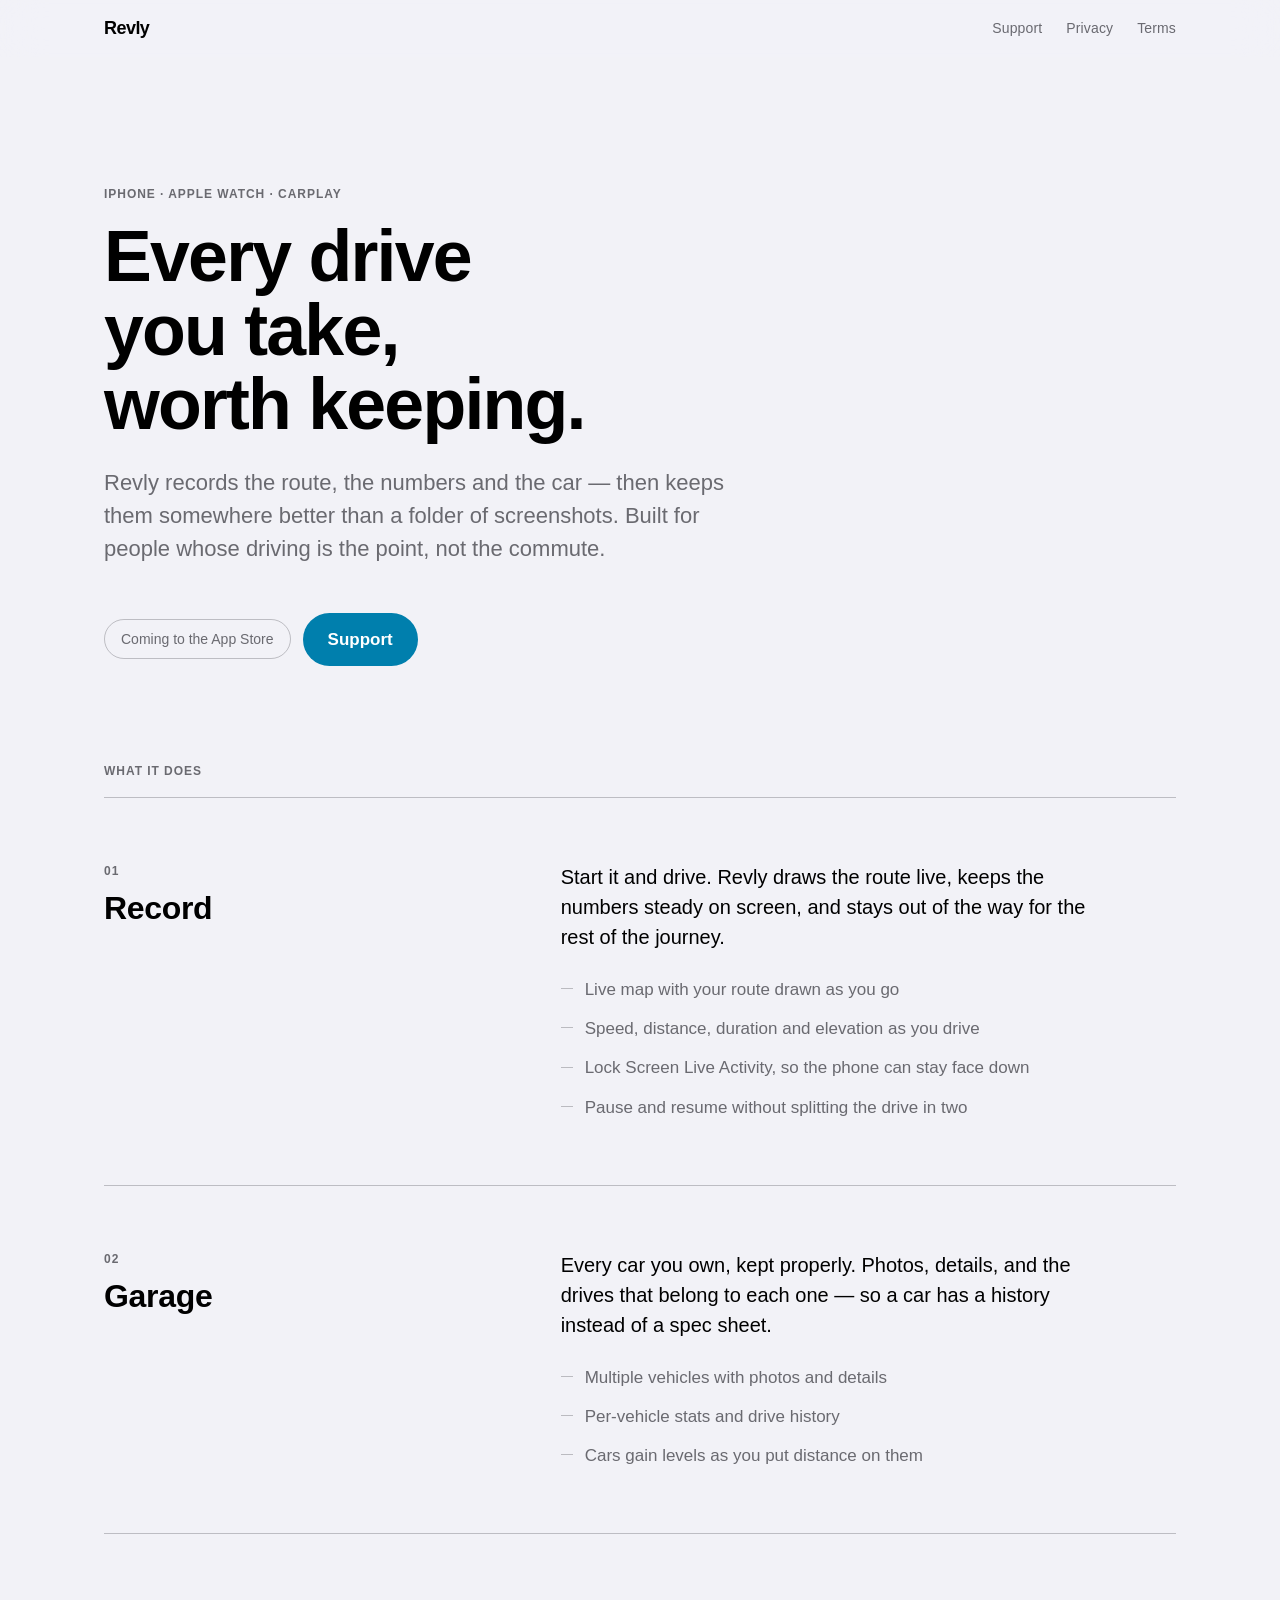
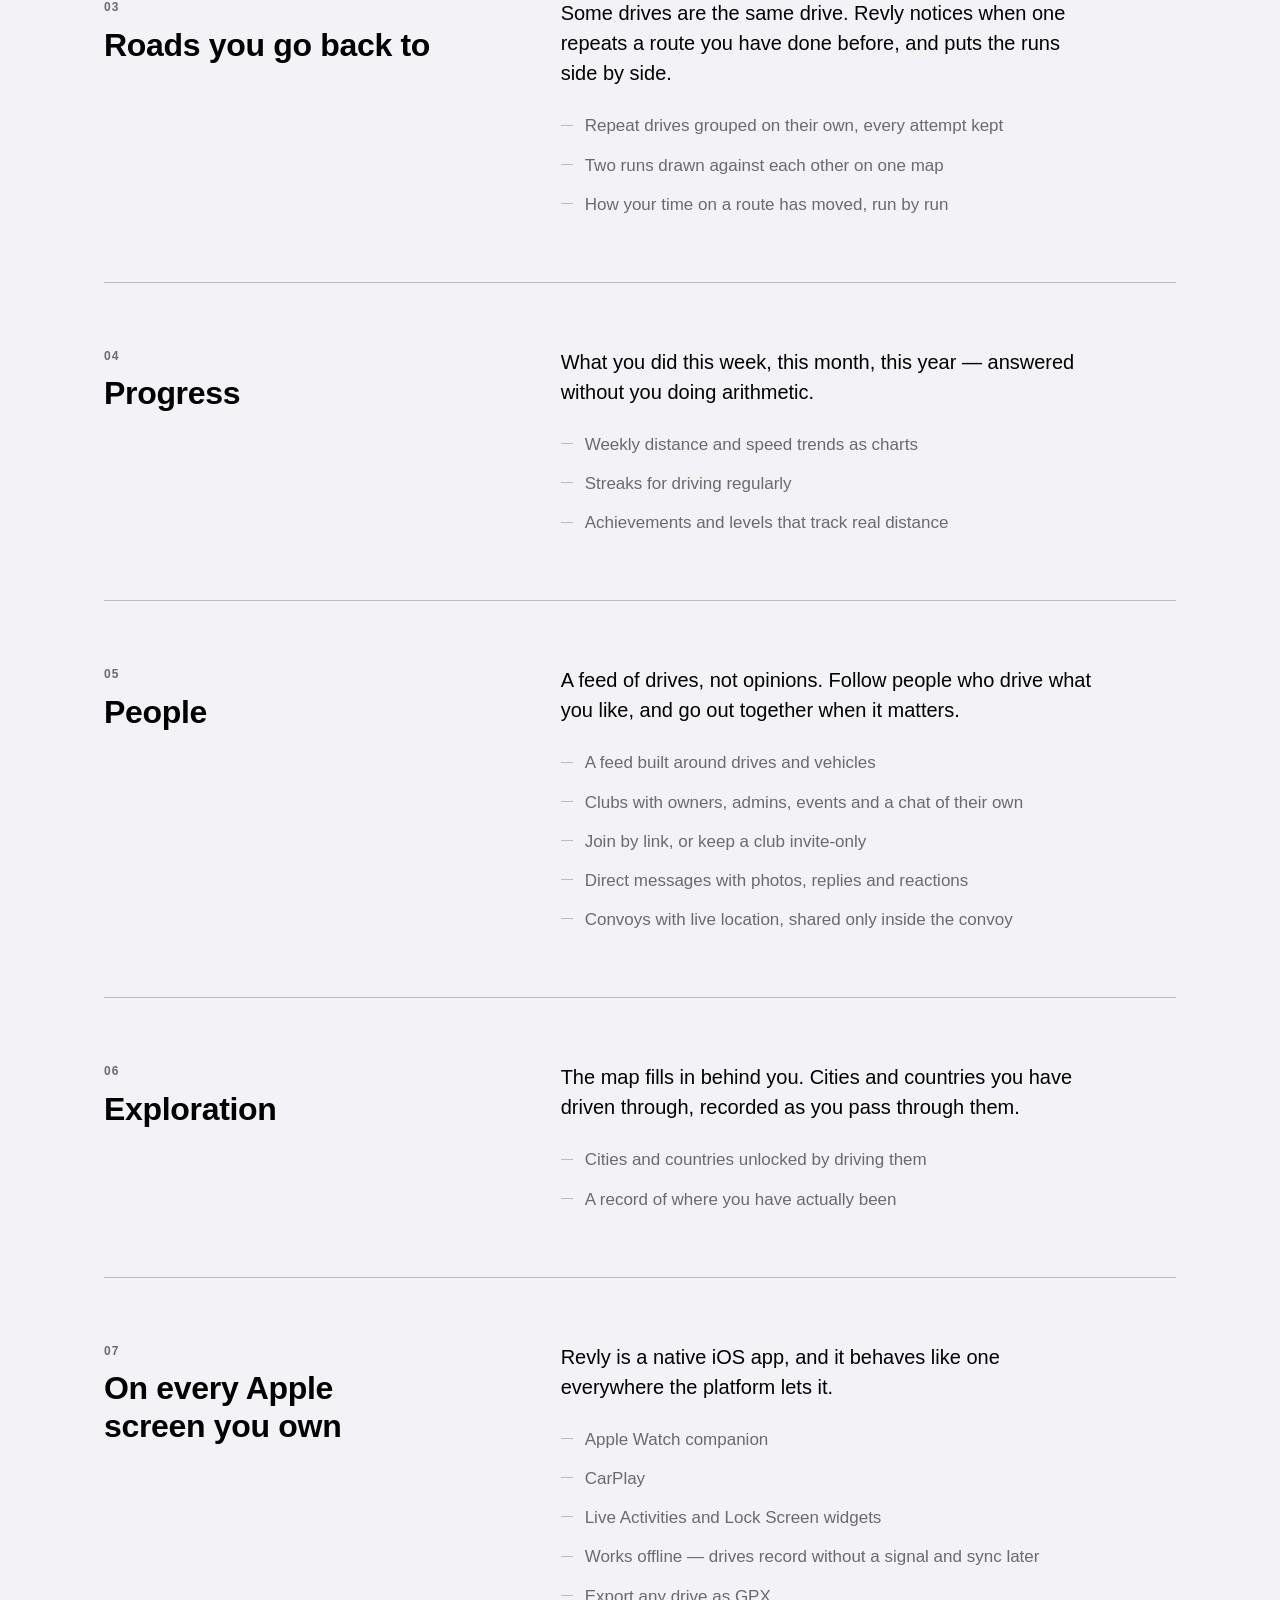
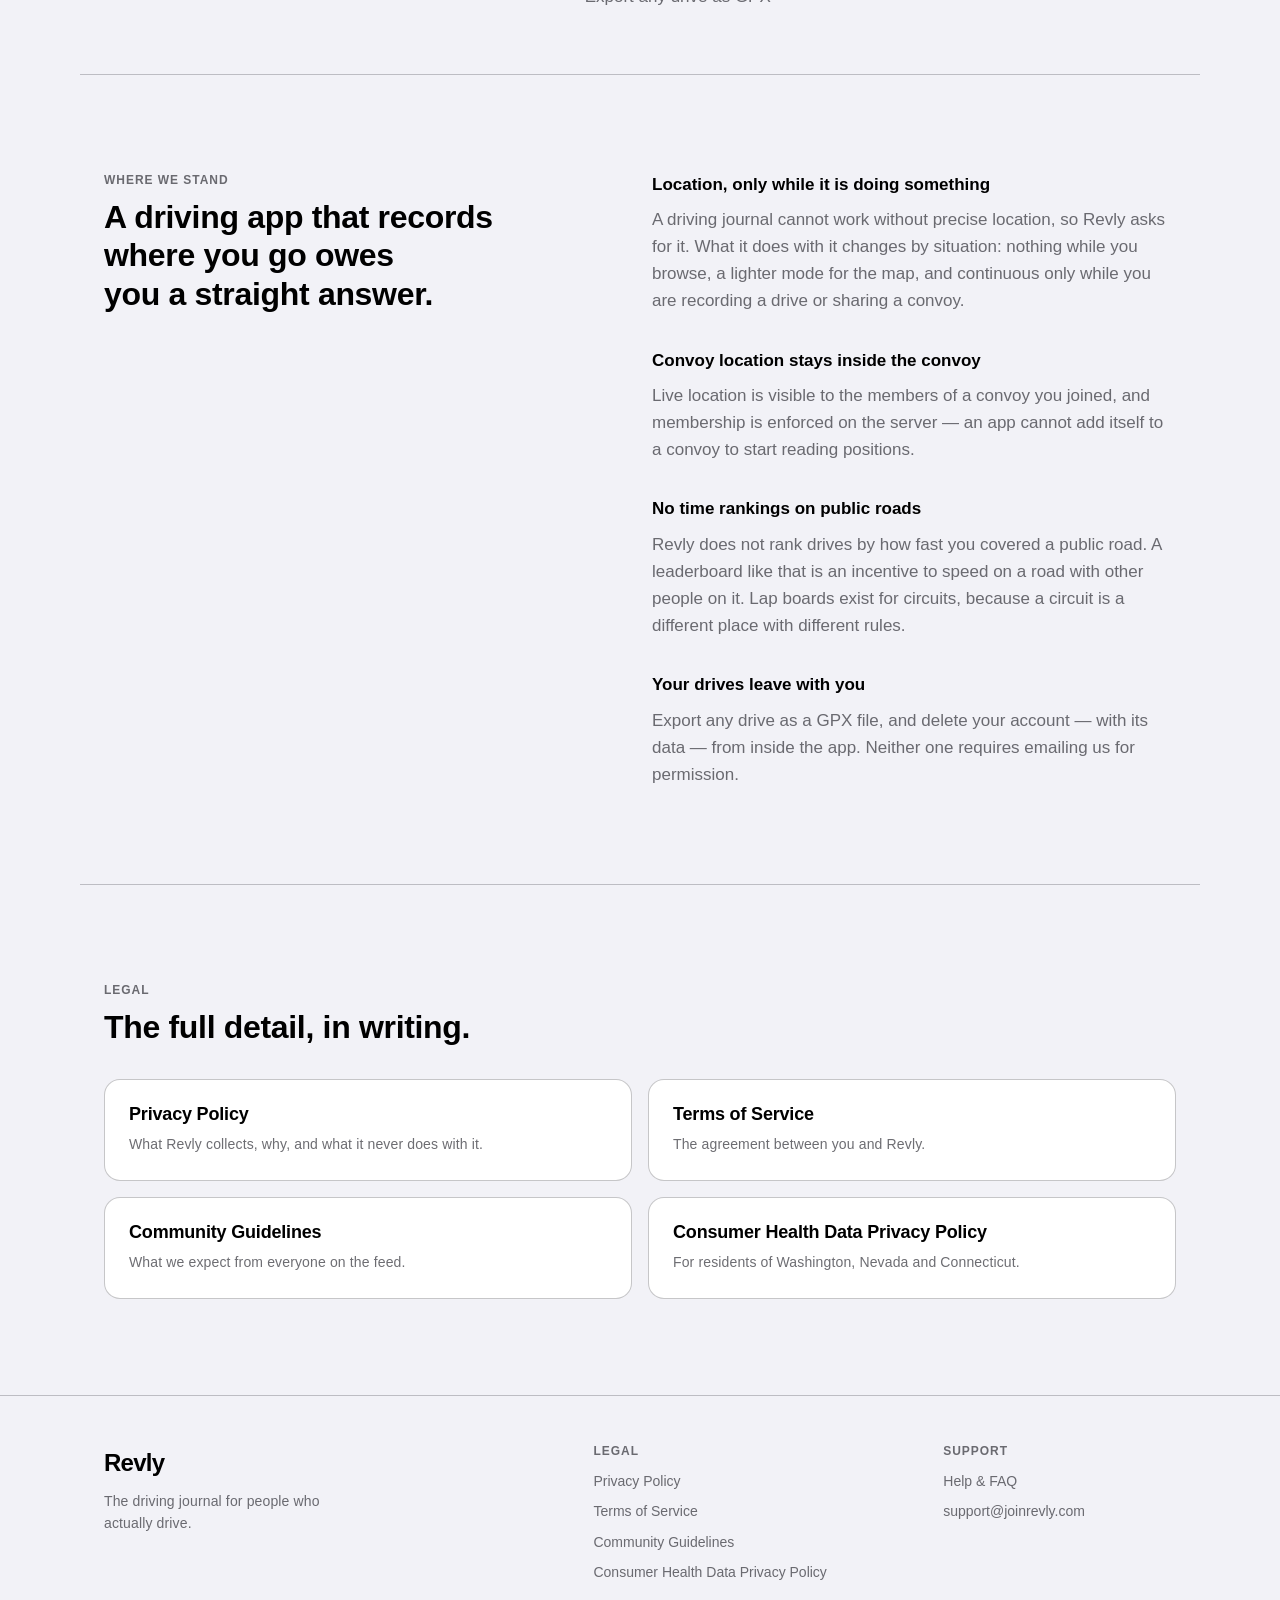
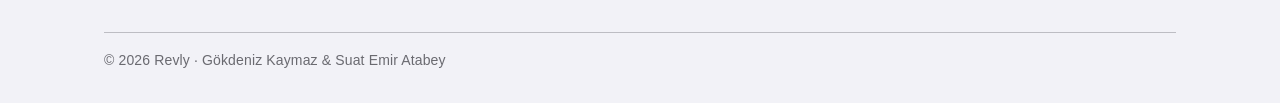
==== commit d251a2e2: "Deploy site from gokdenis/revly@772f2e4" ====
--- a/index.html
+++ b/index.html
@@ -1,10 +1,10 @@
-<!DOCTYPE html> <html lang="en" data-astro-cid-hkbrpulz> <head><meta charset="utf-8"><meta name="viewport" content="width=device-width, initial-scale=1"><meta name="referrer" content="same-origin"><meta http-equiv="Content-Security-Policy" content="default-src 'none'; script-src 'sha256-/Xz+o5ge6gyWGvrQVQFffcj/9aB+UKK+XKJYob2nVU0='; style-src 'self'; img-src 'self'; base-uri 'none'; form-action 'none'; upgrade-insecure-requests"><title>Revly</title><meta name="description" content="The driving journal for people who actually drive."><link rel="canonical" href="https://joinrevly.com/"><link rel="icon" href="/favicon.svg" type="image/svg+xml"><link rel="apple-touch-icon" href="/apple-touch-icon.png"><meta name="theme-color" content="#f2f2f7" media="(prefers-color-scheme: light)"><meta name="theme-color" content="#000000" media="(prefers-color-scheme: dark)"><meta property="og:type" content="website"><meta property="og:site_name" content="Revly"><meta property="og:title" content="Revly — a driving journal for people who actually drive"><meta property="og:description" content="The driving journal for people who actually drive."><meta property="og:url" content="https://joinrevly.com/"><meta property="og:image" content="https://joinrevly.com/og.png"><meta property="og:image:width" content="1200"><meta property="og:image:height" content="630"><meta property="og:image:alt" content="Revly — a driving journal for people who actually drive — Revly preview card"><meta name="twitter:card" content="summary_large_image"><script type="application/ld+json">{"@context":"https://schema.org","@type":"SoftwareApplication","name":"Revly","applicationCategory":"TravelApplication","operatingSystem":"iOS 18.0 or later","url":"https://joinrevly.com","description":"The driving journal for people who actually drive.","author":[{"@type":"Person","name":"Gökdeniz Kaymaz"},{"@type":"Person","name":"Suat Emir Atabey"}]}</script><link rel="stylesheet" href="/_astro/Base.6rRhwvyx.css"><link rel="stylesheet" href="/_astro/index.DzDU0rNl.css"></head> <body data-astro-cid-hkbrpulz> <a class="visually-hidden skip" href="#main" data-astro-cid-hkbrpulz>Skip to content</a> <!--
+<!DOCTYPE html> <html lang="en" data-astro-cid-hkbrpulz> <head><meta charset="utf-8"><meta name="viewport" content="width=device-width, initial-scale=1"><meta name="referrer" content="same-origin"><meta http-equiv="Content-Security-Policy" content="default-src 'none'; script-src 'sha256-HVQ1SP3uQ7brXAFo0SfhBGzuMK8qUH/ED1IWbSiOCRc='; style-src 'self'; img-src 'self'; base-uri 'none'; form-action 'none'; upgrade-insecure-requests"><title>Revly</title><meta name="description" content="The driving journal for people who actually drive."><link rel="canonical" href="https://joinrevly.com/"><link rel="icon" href="/favicon.svg" type="image/svg+xml"><link rel="apple-touch-icon" href="/apple-touch-icon.png"><meta name="theme-color" content="#f2f2f7" media="(prefers-color-scheme: light)"><meta name="theme-color" content="#000000" media="(prefers-color-scheme: dark)"><meta property="og:type" content="website"><meta property="og:site_name" content="Revly"><meta property="og:title" content="Revly — a driving journal for people who actually drive"><meta property="og:description" content="The driving journal for people who actually drive."><meta property="og:url" content="https://joinrevly.com/"><meta property="og:image" content="https://joinrevly.com/og.png"><meta property="og:image:width" content="1200"><meta property="og:image:height" content="630"><meta property="og:image:alt" content="Revly — a driving journal for people who actually drive — Revly preview card"><meta name="twitter:card" content="summary_large_image"><script type="application/ld+json">{"@context":"https://schema.org","@type":"SoftwareApplication","name":"Revly","applicationCategory":"TravelApplication","operatingSystem":"iOS 18.0 or later","url":"https://joinrevly.com","description":"The driving journal for people who actually drive.","author":[{"@type":"Person","name":"Gökdeniz Kaymaz"},{"@type":"Person","name":"Suat Emir Atabey"}]}</script><link rel="stylesheet" href="/_astro/Base.KA-he4L4.css"><link rel="stylesheet" href="/_astro/index.BgmeNjFW.css"></head> <body data-astro-cid-hkbrpulz> <a class="visually-hidden skip" href="#main" data-astro-cid-hkbrpulz>Skip to content</a> <!--
       The only glass surface on the site. `Glass.swift` reserves the material
       for chrome floating over live content, and a page of glass cards would be
       both illegible and slow — so content stays on the paper plane.
     --> <header class="site glass" data-astro-cid-hkbrpulz> <div class="container bar" data-astro-cid-hkbrpulz> <a class="brand" href="/" aria-label="Revly home" data-astro-cid-hkbrpulz> <span class="wordmark" data-astro-cid-qisgtjgl>Revly</span> </a> <nav aria-label="Primary" data-astro-cid-hkbrpulz> <a href="/support" data-astro-cid-hkbrpulz> Support </a><a href="/privacy" data-astro-cid-hkbrpulz> Privacy </a><a href="/terms" data-astro-cid-hkbrpulz> Terms </a> </nav> </div> </header> <main id="main" data-astro-cid-hkbrpulz>  <section class="hero container" data-astro-cid-lcdefpme> <p class="eyebrow" data-astro-cid-lcdefpme>iPhone · Apple Watch · CarPlay</p> <h1 data-astro-cid-lcdefpme>Every drive you take, worth keeping.</h1> <p class="lead" data-astro-cid-lcdefpme>
 Revly records the route, the numbers and the car — then keeps them somewhere better than a
       folder of screenshots. Built for people whose driving is the point, not the commute.
-</p> <div class="cta" data-astro-cid-lcdefpme> <p class="pill" data-astro-cid-lcdefpme>Coming to the App Store</p>  <a class="btn" href="/support" data-astro-cid-lcdefpme>Support</a> </div>  </section> <div class="container" data-astro-cid-lcdefpme> <div class="index-head" data-astro-cid-lcdefpme> <p class="eyebrow" data-astro-cid-lcdefpme>What it does</p> </div> <section class="feature grid12" aria-labelledby="feature-01" data-astro-cid-ldvfeoyk> <div class="head" data-astro-cid-ldvfeoyk> <p class="eyebrow index" data-astro-cid-ldvfeoyk>01</p> <h2 id="feature-01" data-astro-cid-ldvfeoyk>Record</h2> </div> <div class="body" data-astro-cid-ldvfeoyk> <p class="summary" data-astro-cid-ldvfeoyk>Start it and drive. Revly draws the route live, keeps the numbers steady on screen, and stays out of the way for the rest of the journey.</p> <ul data-astro-cid-ldvfeoyk> <li data-astro-cid-ldvfeoyk>Live map with your route drawn as you go</li><li data-astro-cid-ldvfeoyk>Speed, distance, duration and elevation as you drive</li><li data-astro-cid-ldvfeoyk>Lock Screen Live Activity, so the phone can stay face down</li><li data-astro-cid-ldvfeoyk>Pause and resume without splitting the drive in two</li> </ul> </div> </section><section class="feature grid12" aria-labelledby="feature-02" data-astro-cid-ldvfeoyk> <div class="head" data-astro-cid-ldvfeoyk> <p class="eyebrow index" data-astro-cid-ldvfeoyk>02</p> <h2 id="feature-02" data-astro-cid-ldvfeoyk>Garage</h2> </div> <div class="body" data-astro-cid-ldvfeoyk> <p class="summary" data-astro-cid-ldvfeoyk>Every car you own, kept properly. Photos, details, and the drives that belong to each one — so a car has a history instead of a spec sheet.</p> <ul data-astro-cid-ldvfeoyk> <li data-astro-cid-ldvfeoyk>Multiple vehicles with photos and details</li><li data-astro-cid-ldvfeoyk>Per-vehicle stats and drive history</li><li data-astro-cid-ldvfeoyk>Cars gain levels as you put distance on them</li> </ul> </div> </section><section class="feature grid12" aria-labelledby="feature-03" data-astro-cid-ldvfeoyk> <div class="head" data-astro-cid-ldvfeoyk> <p class="eyebrow index" data-astro-cid-ldvfeoyk>03</p> <h2 id="feature-03" data-astro-cid-ldvfeoyk>Progress</h2> </div> <div class="body" data-astro-cid-ldvfeoyk> <p class="summary" data-astro-cid-ldvfeoyk>What you did this week, this month, this year — answered without you doing arithmetic.</p> <ul data-astro-cid-ldvfeoyk> <li data-astro-cid-ldvfeoyk>Weekly distance and speed trends as charts</li><li data-astro-cid-ldvfeoyk>Streaks for driving regularly</li><li data-astro-cid-ldvfeoyk>Achievements and levels that track real distance</li> </ul> </div> </section><section class="feature grid12" aria-labelledby="feature-04" data-astro-cid-ldvfeoyk> <div class="head" data-astro-cid-ldvfeoyk> <p class="eyebrow index" data-astro-cid-ldvfeoyk>04</p> <h2 id="feature-04" data-astro-cid-ldvfeoyk>People</h2> </div> <div class="body" data-astro-cid-ldvfeoyk> <p class="summary" data-astro-cid-ldvfeoyk>A feed of drives, not opinions. Follow people who drive what you like, and go out together when it matters.</p> <ul data-astro-cid-ldvfeoyk> <li data-astro-cid-ldvfeoyk>A feed built around drives and vehicles</li><li data-astro-cid-ldvfeoyk>Clubs for the people you actually ride with</li><li data-astro-cid-ldvfeoyk>Convoys with live location, shared only inside the convoy</li> </ul> </div> </section><section class="feature grid12" aria-labelledby="feature-05" data-astro-cid-ldvfeoyk> <div class="head" data-astro-cid-ldvfeoyk> <p class="eyebrow index" data-astro-cid-ldvfeoyk>05</p> <h2 id="feature-05" data-astro-cid-ldvfeoyk>Exploration</h2> </div> <div class="body" data-astro-cid-ldvfeoyk> <p class="summary" data-astro-cid-ldvfeoyk>The map fills in behind you. Cities and countries you have driven through, recorded as you pass through them.</p> <ul data-astro-cid-ldvfeoyk> <li data-astro-cid-ldvfeoyk>Cities and countries unlocked by driving them</li><li data-astro-cid-ldvfeoyk>A record of where you have actually been</li> </ul> </div> </section><section class="feature grid12" aria-labelledby="feature-06" data-astro-cid-ldvfeoyk> <div class="head" data-astro-cid-ldvfeoyk> <p class="eyebrow index" data-astro-cid-ldvfeoyk>06</p> <h2 id="feature-06" data-astro-cid-ldvfeoyk>On every Apple screen you own</h2> </div> <div class="body" data-astro-cid-ldvfeoyk> <p class="summary" data-astro-cid-ldvfeoyk>Revly is a native iOS app, and it behaves like one everywhere the platform lets it.</p> <ul data-astro-cid-ldvfeoyk> <li data-astro-cid-ldvfeoyk>Apple Watch companion</li><li data-astro-cid-ldvfeoyk>CarPlay</li><li data-astro-cid-ldvfeoyk>Live Activities and Lock Screen widgets</li><li data-astro-cid-ldvfeoyk>Works offline — drives record without a signal and sync later</li><li data-astro-cid-ldvfeoyk>Export any drive as GPX</li> </ul> </div> </section> </div> <section id="principles" class="container principles" data-astro-cid-lcdefpme> <div class="grid12" data-astro-cid-lcdefpme> <div class="head" data-astro-cid-lcdefpme> <p class="eyebrow" data-astro-cid-lcdefpme>Where we stand</p> <h2 data-astro-cid-lcdefpme>A driving app that records where you go owes you a straight answer.</h2> </div> <div class="body" data-astro-cid-lcdefpme> <dl data-astro-cid-lcdefpme> <div class="principle" data-astro-cid-lcdefpme> <dt data-astro-cid-lcdefpme>Location, only while it is doing something</dt> <dd data-astro-cid-lcdefpme>A driving journal cannot work without precise location, so Revly asks for it. What it does with it changes by situation: nothing while you browse, a lighter mode for the map, and continuous only while you are recording a drive or sharing a convoy.</dd> </div><div class="principle" data-astro-cid-lcdefpme> <dt data-astro-cid-lcdefpme>Convoy location stays inside the convoy</dt> <dd data-astro-cid-lcdefpme>Live location is visible to the members of a convoy you joined, and membership is enforced on the server — an app cannot add itself to a convoy to start reading positions.</dd> </div><div class="principle" data-astro-cid-lcdefpme> <dt data-astro-cid-lcdefpme>No time rankings on public roads</dt> <dd data-astro-cid-lcdefpme>Revly does not rank drives by how fast you covered a public road. A leaderboard like that is an incentive to speed on a road with other people on it. Lap boards exist for circuits, because a circuit is a different place with different rules.</dd> </div><div class="principle" data-astro-cid-lcdefpme> <dt data-astro-cid-lcdefpme>Your drives leave with you</dt> <dd data-astro-cid-lcdefpme>Export any drive as a GPX file, and delete your account — with its data — from inside the app. Neither one requires emailing us for permission.</dd> </div> </dl> </div> </div> </section> <section id="legal" class="container legal" data-astro-cid-lcdefpme> <p class="eyebrow" data-astro-cid-lcdefpme>Legal</p> <h2 data-astro-cid-lcdefpme>The full detail, in writing.</h2> <div class="cards" data-astro-cid-lcdefpme> <a class="card" href="/privacy" data-astro-cid-lcdefpme> <h3 data-astro-cid-lcdefpme>Privacy Policy</h3> <p class="meta" data-astro-cid-lcdefpme>What Revly collects, why, and what it never does with it.</p> </a><a class="card" href="/terms" data-astro-cid-lcdefpme> <h3 data-astro-cid-lcdefpme>Terms of Service</h3> <p class="meta" data-astro-cid-lcdefpme>The agreement between you and Revly.</p> </a><a class="card" href="/community-guidelines" data-astro-cid-lcdefpme> <h3 data-astro-cid-lcdefpme>Community Guidelines</h3> <p class="meta" data-astro-cid-lcdefpme>What we expect from everyone on the feed.</p> </a><a class="card" href="/consumer-health-data" data-astro-cid-lcdefpme> <h3 data-astro-cid-lcdefpme>Consumer Health Data Privacy Policy</h3> <p class="meta" data-astro-cid-lcdefpme>For residents of Washington, Nevada and Connecticut.</p> </a> </div> </section>  </main> <footer class="site-footer" data-astro-cid-hkbrpulz> <div class="container" data-astro-cid-hkbrpulz> <div class="footer-top" data-astro-cid-hkbrpulz> <div class="footer-brand" data-astro-cid-hkbrpulz> <span class="wordmark wordmark--lg" data-astro-cid-qisgtjgl>Revly</span> <p class="meta" data-astro-cid-hkbrpulz>The driving journal for people who actually drive.</p> </div> <nav class="footer-links" aria-label="Legal" data-astro-cid-hkbrpulz> <h2 class="eyebrow" data-astro-cid-hkbrpulz>Legal</h2> <ul data-astro-cid-hkbrpulz> <li data-astro-cid-hkbrpulz> <a href="/privacy" data-astro-cid-hkbrpulz> Privacy Policy </a> </li><li data-astro-cid-hkbrpulz> <a href="/terms" data-astro-cid-hkbrpulz> Terms of Service </a> </li><li data-astro-cid-hkbrpulz> <a href="/community-guidelines" data-astro-cid-hkbrpulz> Community Guidelines </a> </li><li data-astro-cid-hkbrpulz> <a href="/consumer-health-data" data-astro-cid-hkbrpulz> Consumer Health Data Privacy Policy </a> </li> </ul> </nav> <nav class="footer-links" aria-label="Support" data-astro-cid-hkbrpulz> <h2 class="eyebrow" data-astro-cid-hkbrpulz>Support</h2> <ul data-astro-cid-hkbrpulz> <li data-astro-cid-hkbrpulz> <a href="/support" data-astro-cid-hkbrpulz>
+</p> <div class="cta" data-astro-cid-lcdefpme> <p class="pill" data-astro-cid-lcdefpme>Coming to the App Store</p>  <a class="btn" href="/support" data-astro-cid-lcdefpme>Support</a> </div>  </section> <div class="container" data-astro-cid-lcdefpme> <div class="index-head" data-astro-cid-lcdefpme> <p class="eyebrow" data-astro-cid-lcdefpme>What it does</p> </div> <section class="feature grid12" aria-labelledby="feature-01" data-astro-cid-ldvfeoyk> <div class="head" data-astro-cid-ldvfeoyk> <p class="eyebrow index" data-astro-cid-ldvfeoyk>01</p> <h2 id="feature-01" data-astro-cid-ldvfeoyk>Record</h2> </div> <div class="body" data-astro-cid-ldvfeoyk> <p class="summary" data-astro-cid-ldvfeoyk>Start it and drive. Revly draws the route live, keeps the numbers steady on screen, and stays out of the way for the rest of the journey.</p> <ul data-astro-cid-ldvfeoyk> <li data-astro-cid-ldvfeoyk>Live map with your route drawn as you go</li><li data-astro-cid-ldvfeoyk>Speed, distance, duration and elevation as you drive</li><li data-astro-cid-ldvfeoyk>Lock Screen Live Activity, so the phone can stay face down</li><li data-astro-cid-ldvfeoyk>Pause and resume without splitting the drive in two</li> </ul> </div> </section><section class="feature grid12" aria-labelledby="feature-02" data-astro-cid-ldvfeoyk> <div class="head" data-astro-cid-ldvfeoyk> <p class="eyebrow index" data-astro-cid-ldvfeoyk>02</p> <h2 id="feature-02" data-astro-cid-ldvfeoyk>Garage</h2> </div> <div class="body" data-astro-cid-ldvfeoyk> <p class="summary" data-astro-cid-ldvfeoyk>Every car you own, kept properly. Photos, details, and the drives that belong to each one — so a car has a history instead of a spec sheet.</p> <ul data-astro-cid-ldvfeoyk> <li data-astro-cid-ldvfeoyk>Multiple vehicles with photos and details</li><li data-astro-cid-ldvfeoyk>Per-vehicle stats and drive history</li><li data-astro-cid-ldvfeoyk>Cars gain levels as you put distance on them</li> </ul> </div> </section><section class="feature grid12" aria-labelledby="feature-03" data-astro-cid-ldvfeoyk> <div class="head" data-astro-cid-ldvfeoyk> <p class="eyebrow index" data-astro-cid-ldvfeoyk>03</p> <h2 id="feature-03" data-astro-cid-ldvfeoyk>Roads you go back to</h2> </div> <div class="body" data-astro-cid-ldvfeoyk> <p class="summary" data-astro-cid-ldvfeoyk>Some drives are the same drive. Revly notices when one repeats a route you have done before, and puts the runs side by side.</p> <ul data-astro-cid-ldvfeoyk> <li data-astro-cid-ldvfeoyk>Repeat drives grouped on their own, every attempt kept</li><li data-astro-cid-ldvfeoyk>Two runs drawn against each other on one map</li><li data-astro-cid-ldvfeoyk>How your time on a route has moved, run by run</li> </ul> </div> </section><section class="feature grid12" aria-labelledby="feature-04" data-astro-cid-ldvfeoyk> <div class="head" data-astro-cid-ldvfeoyk> <p class="eyebrow index" data-astro-cid-ldvfeoyk>04</p> <h2 id="feature-04" data-astro-cid-ldvfeoyk>Progress</h2> </div> <div class="body" data-astro-cid-ldvfeoyk> <p class="summary" data-astro-cid-ldvfeoyk>What you did this week, this month, this year — answered without you doing arithmetic.</p> <ul data-astro-cid-ldvfeoyk> <li data-astro-cid-ldvfeoyk>Weekly distance and speed trends as charts</li><li data-astro-cid-ldvfeoyk>Streaks for driving regularly</li><li data-astro-cid-ldvfeoyk>Achievements and levels that track real distance</li> </ul> </div> </section><section class="feature grid12" aria-labelledby="feature-05" data-astro-cid-ldvfeoyk> <div class="head" data-astro-cid-ldvfeoyk> <p class="eyebrow index" data-astro-cid-ldvfeoyk>05</p> <h2 id="feature-05" data-astro-cid-ldvfeoyk>People</h2> </div> <div class="body" data-astro-cid-ldvfeoyk> <p class="summary" data-astro-cid-ldvfeoyk>A feed of drives, not opinions. Follow people who drive what you like, and go out together when it matters.</p> <ul data-astro-cid-ldvfeoyk> <li data-astro-cid-ldvfeoyk>A feed built around drives and vehicles</li><li data-astro-cid-ldvfeoyk>Clubs with owners, admins, events and a chat of their own</li><li data-astro-cid-ldvfeoyk>Join by link, or keep a club invite-only</li><li data-astro-cid-ldvfeoyk>Direct messages with photos, replies and reactions</li><li data-astro-cid-ldvfeoyk>Convoys with live location, shared only inside the convoy</li> </ul> </div> </section><section class="feature grid12" aria-labelledby="feature-06" data-astro-cid-ldvfeoyk> <div class="head" data-astro-cid-ldvfeoyk> <p class="eyebrow index" data-astro-cid-ldvfeoyk>06</p> <h2 id="feature-06" data-astro-cid-ldvfeoyk>Exploration</h2> </div> <div class="body" data-astro-cid-ldvfeoyk> <p class="summary" data-astro-cid-ldvfeoyk>The map fills in behind you. Cities and countries you have driven through, recorded as you pass through them.</p> <ul data-astro-cid-ldvfeoyk> <li data-astro-cid-ldvfeoyk>Cities and countries unlocked by driving them</li><li data-astro-cid-ldvfeoyk>A record of where you have actually been</li> </ul> </div> </section><section class="feature grid12" aria-labelledby="feature-07" data-astro-cid-ldvfeoyk> <div class="head" data-astro-cid-ldvfeoyk> <p class="eyebrow index" data-astro-cid-ldvfeoyk>07</p> <h2 id="feature-07" data-astro-cid-ldvfeoyk>On every Apple screen you own</h2> </div> <div class="body" data-astro-cid-ldvfeoyk> <p class="summary" data-astro-cid-ldvfeoyk>Revly is a native iOS app, and it behaves like one everywhere the platform lets it.</p> <ul data-astro-cid-ldvfeoyk> <li data-astro-cid-ldvfeoyk>Apple Watch companion</li><li data-astro-cid-ldvfeoyk>CarPlay</li><li data-astro-cid-ldvfeoyk>Live Activities and Lock Screen widgets</li><li data-astro-cid-ldvfeoyk>Works offline — drives record without a signal and sync later</li><li data-astro-cid-ldvfeoyk>Export any drive as GPX</li> </ul> </div> </section> </div> <section id="principles" class="container principles" data-astro-cid-lcdefpme> <div class="grid12" data-astro-cid-lcdefpme> <div class="head" data-astro-cid-lcdefpme> <p class="eyebrow" data-astro-cid-lcdefpme>Where we stand</p> <h2 data-astro-cid-lcdefpme>A driving app that records where you go owes you a straight answer.</h2> </div> <div class="body" data-astro-cid-lcdefpme> <dl data-astro-cid-lcdefpme> <div class="principle" data-astro-cid-lcdefpme> <dt data-astro-cid-lcdefpme>Location, only while it is doing something</dt> <dd data-astro-cid-lcdefpme>A driving journal cannot work without precise location, so Revly asks for it. What it does with it changes by situation: nothing while you browse, a lighter mode for the map, and continuous only while you are recording a drive or sharing a convoy.</dd> </div><div class="principle" data-astro-cid-lcdefpme> <dt data-astro-cid-lcdefpme>Convoy location stays inside the convoy</dt> <dd data-astro-cid-lcdefpme>Live location is visible to the members of a convoy you joined, and membership is enforced on the server — an app cannot add itself to a convoy to start reading positions.</dd> </div><div class="principle" data-astro-cid-lcdefpme> <dt data-astro-cid-lcdefpme>No time rankings on public roads</dt> <dd data-astro-cid-lcdefpme>Revly does not rank drives by how fast you covered a public road. A leaderboard like that is an incentive to speed on a road with other people on it. Lap boards exist for circuits, because a circuit is a different place with different rules.</dd> </div><div class="principle" data-astro-cid-lcdefpme> <dt data-astro-cid-lcdefpme>Your drives leave with you</dt> <dd data-astro-cid-lcdefpme>Export any drive as a GPX file, and delete your account — with its data — from inside the app. Neither one requires emailing us for permission.</dd> </div> </dl> </div> </div> </section> <section id="legal" class="container legal" data-astro-cid-lcdefpme> <p class="eyebrow" data-astro-cid-lcdefpme>Legal</p> <h2 data-astro-cid-lcdefpme>The full detail, in writing.</h2> <div class="cards" data-astro-cid-lcdefpme> <a class="card" href="/privacy" data-astro-cid-lcdefpme> <h3 data-astro-cid-lcdefpme>Privacy Policy</h3> <p class="meta" data-astro-cid-lcdefpme>What Revly collects, why, and what it never does with it.</p> </a><a class="card" href="/terms" data-astro-cid-lcdefpme> <h3 data-astro-cid-lcdefpme>Terms of Service</h3> <p class="meta" data-astro-cid-lcdefpme>The agreement between you and Revly.</p> </a><a class="card" href="/community-guidelines" data-astro-cid-lcdefpme> <h3 data-astro-cid-lcdefpme>Community Guidelines</h3> <p class="meta" data-astro-cid-lcdefpme>What we expect from everyone on the feed.</p> </a><a class="card" href="/consumer-health-data" data-astro-cid-lcdefpme> <h3 data-astro-cid-lcdefpme>Consumer Health Data Privacy Policy</h3> <p class="meta" data-astro-cid-lcdefpme>For residents of Washington, Nevada and Connecticut.</p> </a> </div> </section>  </main> <footer class="site-footer" data-astro-cid-hkbrpulz> <div class="container" data-astro-cid-hkbrpulz> <div class="footer-top" data-astro-cid-hkbrpulz> <div class="footer-brand" data-astro-cid-hkbrpulz> <span class="wordmark wordmark--lg" data-astro-cid-qisgtjgl>Revly</span> <p class="meta" data-astro-cid-hkbrpulz>The driving journal for people who actually drive.</p> </div> <nav class="footer-links" aria-label="Legal" data-astro-cid-hkbrpulz> <h2 class="eyebrow" data-astro-cid-hkbrpulz>Legal</h2> <ul data-astro-cid-hkbrpulz> <li data-astro-cid-hkbrpulz> <a href="/privacy" data-astro-cid-hkbrpulz> Privacy Policy </a> </li><li data-astro-cid-hkbrpulz> <a href="/terms" data-astro-cid-hkbrpulz> Terms of Service </a> </li><li data-astro-cid-hkbrpulz> <a href="/community-guidelines" data-astro-cid-hkbrpulz> Community Guidelines </a> </li><li data-astro-cid-hkbrpulz> <a href="/consumer-health-data" data-astro-cid-hkbrpulz> Consumer Health Data Privacy Policy </a> </li> </ul> </nav> <nav class="footer-links" aria-label="Support" data-astro-cid-hkbrpulz> <h2 class="eyebrow" data-astro-cid-hkbrpulz>Support</h2> <ul data-astro-cid-hkbrpulz> <li data-astro-cid-hkbrpulz> <a href="/support" data-astro-cid-hkbrpulz>
 Help &amp; FAQ
 </a> </li> <li data-astro-cid-hkbrpulz><a href="mailto:support@joinrevly.com" data-astro-cid-hkbrpulz>support@joinrevly.com</a></li> </ul> </nav> </div> <p class="meta colophon" data-astro-cid-hkbrpulz>© 2026 Revly · Gökdeniz Kaymaz &amp; Suat Emir Atabey</p> </div> </footer> </body> </html>
--- a/_astro/Base.KA-he4L4.css
+++ b/_astro/Base.KA-he4L4.css
@@ -0,0 +1 @@
+:root{color-scheme:light dark;--accent:#007fad;--accent-hover:#00678c;--accent-text:#00678c;--accent-text-hover:#004f6b;--ink-on-accent:#fff;--bg:#f2f2f7;--surface:#fff;--fg:#000;--fg-secondary:#3c3c43bf;--fg-tertiary:#3c3c434d;--line:#3c3c434a;--s1:.25rem;--s2:.5rem;--s3:.75rem;--s4:1rem;--s5:1.5rem;--s6:2rem;--s7:3rem;--s8:4rem;--s9:6rem;--s10:8rem;--r-card:1rem;--r-panel:1.75rem;--r-pill:999px;--font-sans:-apple-system, BlinkMacSystemFont, "SF Pro Text", "Segoe UI", Roboto, Helvetica, Arial, sans-serif;--t-hero:clamp(2.5rem, 1.6rem + 3.6vw, 4.5rem);--t-display:clamp(2rem, 1.5rem + 2vw, 3rem);--t-title:2.125rem;--t-section:1.5rem;--t-subhead:1.125rem;--t-body:1.0625rem;--t-meta:.875rem;--t-eyebrow:.75rem;--container:70rem;--header-h:3.5rem;--measure:68ch;--gutter:var(--s5);--dur-press:.1s;--dur-fast:.15s;--dur-slow:.32s;--ease-out:cubic-bezier(.23, 1, .32, 1);--ease:ease}@media (prefers-color-scheme:dark){:root{--accent:#13b2ec;--accent-hover:#51c2ec;--accent-text:#13b2ec;--accent-text-hover:#51c2ec;--ink-on-accent:#04141a;--bg:#000;--surface:#1c1c1e;--fg:#fff;--fg-secondary:#ebebf599;--fg-tertiary:#ebebf54d;--line:#545458a6}}@media (prefers-contrast:more){:root{--accent:#00678c;--accent-hover:#004f6b;--accent-text:#004f6b;--accent-text-hover:#00374b;--fg-secondary:#3c3c43d9;--line:#3c3c4399}@media (prefers-color-scheme:dark){:root{--accent:#51c2ec;--accent-hover:#89d9f5;--accent-text:#51c2ec;--accent-text-hover:#89d9f5;--ink-on-accent:#000;--fg-secondary:#ebebf5d9;--line:#545458e6}}}*,:before,:after{box-sizing:border-box}html{-webkit-text-size-adjust:100%;scroll-behavior:smooth;interpolate-size:allow-keywords}body{background:var(--bg);color:var(--fg);font-family:var(--font-sans);font-size:var(--t-body);-webkit-font-smoothing:antialiased;text-rendering:optimizelegibility;font-optical-sizing:auto;margin:0;line-height:1.6}h1,h2,h3,h4,p,ul,ol,figure{margin:0}ul,ol{padding-left:1.25em}img,picture,svg,video{max-width:100%;height:auto;display:block}time,data,.numeric{font-variant-numeric:tabular-nums}h1,h2,h3{letter-spacing:-.01em;text-wrap:balance;line-height:1.2}h1{font-size:var(--t-title);font-weight:650}h2{font-size:var(--t-section);font-weight:650}h3{font-size:var(--t-subhead);font-weight:620}p{text-wrap:pretty}a{color:var(--accent-text);text-underline-offset:.2em;transition:color var(--dur-fast) var(--ease);text-decoration-thickness:1px}@media (hover:hover) and (pointer:fine){a:hover{color:var(--accent-text-hover)}}:focus-visible{outline:2px solid var(--accent);outline-offset:3px;border-radius:var(--s1)}.eyebrow{font-size:var(--t-eyebrow);letter-spacing:.08em;text-transform:uppercase;color:var(--fg-secondary);font-variant-numeric:tabular-nums;font-weight:600}.lead{color:var(--fg-secondary);font-size:clamp(1.125rem,1rem + .6vw,1.375rem);line-height:1.5}.meta{font-size:var(--t-meta);letter-spacing:.01em;color:var(--fg-secondary)}.container{width:100%;max-width:var(--container);padding-inline:var(--gutter);margin-inline:auto}.grid12{gap:var(--gutter);grid-template-columns:repeat(12,minmax(0,1fr));display:grid}@media (width<=900px){.grid12{grid-template-columns:1fr}}.card{background:var(--surface);border:1px solid var(--line);border-radius:var(--r-card);padding:var(--s5)}a.card{color:inherit;transition:border-color var(--dur-fast) var(--ease), background-color var(--dur-fast) var(--ease);text-decoration:none;display:block}@media (hover:hover) and (pointer:fine){a.card:hover{border-color:var(--accent)}}a.card:active{background:color-mix(in srgb, var(--accent) 6%, var(--surface))}.glass{background:color-mix(in srgb, var(--bg) 72%, transparent);backdrop-filter:blur(20px)saturate(180%)}@supports not (backdrop-filter:blur(1px)){.glass{background:var(--bg)}}@media (prefers-reduced-transparency:reduce){.glass{backdrop-filter:none;background:var(--bg)}}.btn{justify-content:center;align-items:center;gap:var(--s2);padding:var(--s3) var(--s5);border-radius:var(--r-pill);background:var(--accent);color:var(--ink-on-accent);font-size:var(--t-body);cursor:pointer;transition:background-color var(--dur-fast) var(--ease), transform var(--dur-press) var(--ease-out);border:1px solid #0000;font-weight:600;text-decoration:none;display:inline-flex}@media (hover:hover) and (pointer:fine){.btn:hover{background:var(--accent-hover);color:var(--ink-on-accent)}}.btn:active{transform:scale(.97)}.btn--secondary{color:var(--fg);border-color:var(--line);background:0 0}@media (hover:hover) and (pointer:fine){.btn--secondary:hover{background:color-mix(in srgb, var(--fg) 6%, transparent);color:var(--fg);border-color:var(--fg-tertiary)}}.pill{align-items:center;gap:var(--s2);padding:var(--s2) var(--s4);border:1px solid var(--line);border-radius:var(--r-pill);font-size:var(--t-meta);color:var(--fg-secondary);display:inline-flex}.prose{max-width:var(--measure)}.prose>*+*{margin-top:var(--s4)}.prose h2{margin-top:var(--s7);font-size:var(--t-section)}.prose h3{margin-top:var(--s5)}.prose li+li{margin-top:var(--s2)}.prose hr{margin-block:var(--s6);border:none;border-top:1px solid var(--line)}.prose code{border-radius:var(--s1);background:color-mix(in srgb, var(--fg) 8%, transparent);padding:.15em .4em;font-size:.9em}.prose table{border-collapse:collapse;width:max-content;max-width:100%;font-size:var(--t-meta);display:block;overflow-x:auto}.prose th,.prose td{padding:var(--s3);border:1px solid var(--line);text-align:left;vertical-align:top}.prose th{background:var(--surface);font-weight:620}@media (prefers-reduced-motion:reduce){html{scroll-behavior:auto}*,:before,:after{transition-duration:.01ms!important;animation-duration:.01ms!important;animation-iteration-count:1!important}}@media print{header.site,.site-footer nav,.skip{display:none}body{color:#000;background:#fff;font-size:11pt}.prose-page{padding-block:0}.prose{max-width:none}.prose a[href^=http]:after{content:" (" attr(href) ")";word-break:break-all;font-size:.85em}h1,h2,h3{break-after:avoid}li,tr{break-inside:avoid}}.visually-hidden:not(:focus):not(:active){clip-path:inset(50%);white-space:nowrap;width:1px;height:1px;position:absolute;overflow:hidden}.wordmark[data-astro-cid-qisgtjgl]{letter-spacing:-.03em;color:var(--fg);font-size:1.125rem;font-weight:660}.wordmark--lg[data-astro-cid-qisgtjgl]{font-size:1.5rem}.skip[data-astro-cid-hkbrpulz]{top:var(--s3);left:var(--s3);z-index:20;padding:var(--s2) var(--s4);border-radius:var(--r-pill);background:var(--accent);color:var(--ink-on-accent);text-decoration:none;position:absolute}header[data-astro-cid-hkbrpulz].site{z-index:10;border-bottom:1px solid var(--line);position:sticky;top:0}@supports (animation-timeline:scroll()){header[data-astro-cid-hkbrpulz].site{border-bottom-color:#0000;animation-name:header-edge;animation-timing-function:linear;animation-fill-mode:both;animation-timeline:scroll();animation-range:0 4rem}@keyframes header-edge{to{border-bottom-color:var(--line)}}}.bar[data-astro-cid-hkbrpulz]{align-items:center;gap:var(--s5);min-height:var(--header-h);display:flex}.brand[data-astro-cid-hkbrpulz]{text-decoration:none}header[data-astro-cid-hkbrpulz] nav[data-astro-cid-hkbrpulz]{gap:var(--s5);font-size:var(--t-meta);margin-left:auto;display:flex}header[data-astro-cid-hkbrpulz] nav[data-astro-cid-hkbrpulz] a[data-astro-cid-hkbrpulz]{color:var(--fg-secondary);letter-spacing:.01em;transition:color var(--dur-press) var(--ease);font-weight:500;text-decoration:none}@media (hover:hover) and (pointer:fine){header[data-astro-cid-hkbrpulz] nav[data-astro-cid-hkbrpulz] a[data-astro-cid-hkbrpulz]:hover{color:var(--fg)}}header[data-astro-cid-hkbrpulz] nav[data-astro-cid-hkbrpulz] a[data-astro-cid-hkbrpulz]:active{color:var(--accent-text)}header[data-astro-cid-hkbrpulz] nav[data-astro-cid-hkbrpulz] a[data-astro-cid-hkbrpulz][aria-current=page]{color:var(--fg);font-weight:600}main[data-astro-cid-hkbrpulz]{min-height:60vh}.prose-page[data-astro-cid-hkbrpulz]{padding-block:var(--s8) var(--s9)}.site-footer[data-astro-cid-hkbrpulz]{margin-top:var(--s9);padding-block:var(--s7) var(--s6);border-top:1px solid var(--line)}.footer-top[data-astro-cid-hkbrpulz]{gap:var(--s7) var(--gutter);grid-template-columns:2fr 1.4fr 1fr;display:grid}@media (width<=760px){.footer-top[data-astro-cid-hkbrpulz]{gap:var(--s6);grid-template-columns:1fr}}.footer-brand[data-astro-cid-hkbrpulz] p[data-astro-cid-hkbrpulz]{margin-top:var(--s2);max-width:34ch}.footer-links[data-astro-cid-hkbrpulz] h2[data-astro-cid-hkbrpulz]{margin-bottom:var(--s3)}.footer-links[data-astro-cid-hkbrpulz] ul[data-astro-cid-hkbrpulz]{gap:var(--s2);font-size:var(--t-meta);padding:0;list-style:none;display:grid}.footer-links[data-astro-cid-hkbrpulz] a[data-astro-cid-hkbrpulz]{color:var(--fg-secondary);text-decoration:none}@media (hover:hover) and (pointer:fine){.footer-links[data-astro-cid-hkbrpulz] a[data-astro-cid-hkbrpulz]:hover{color:var(--fg)}}.footer-links[data-astro-cid-hkbrpulz] a[data-astro-cid-hkbrpulz]:active{color:var(--accent-text)}.footer-links[data-astro-cid-hkbrpulz] a[data-astro-cid-hkbrpulz][aria-current=page]{color:var(--fg);font-weight:600}.colophon[data-astro-cid-hkbrpulz]{margin-top:var(--s7);padding-top:var(--s4);border-top:1px solid var(--line)}
--- a/_astro/index.BgmeNjFW.css
+++ b/_astro/index.BgmeNjFW.css
@@ -0,0 +1 @@
+.feature[data-astro-cid-ldvfeoyk]{padding-block:var(--s8);border-top:1px solid var(--line);align-items:start}.head[data-astro-cid-ldvfeoyk]{grid-column:1/span 4}.body[data-astro-cid-ldvfeoyk]{grid-column:6/span 7}@media (width<=900px){.head[data-astro-cid-ldvfeoyk],.body[data-astro-cid-ldvfeoyk]{grid-column:auto}.body[data-astro-cid-ldvfeoyk]{margin-top:var(--s2)}}@media (width>=901px){.head[data-astro-cid-ldvfeoyk]{top:calc(var(--header-h) + var(--s6));position:sticky}}@supports (animation-timeline:view()){.body[data-astro-cid-ldvfeoyk] .summary[data-astro-cid-ldvfeoyk],.body[data-astro-cid-ldvfeoyk] li[data-astro-cid-ldvfeoyk]{animation-name:feature-rise;animation-timing-function:linear;animation-fill-mode:both;animation-timeline:view()}.body[data-astro-cid-ldvfeoyk] .summary[data-astro-cid-ldvfeoyk]{animation-range:entry 5% cover 38%}.body[data-astro-cid-ldvfeoyk] li[data-astro-cid-ldvfeoyk]:first-child{animation-range:entry 9% cover 42%}.body[data-astro-cid-ldvfeoyk] li[data-astro-cid-ldvfeoyk]:nth-child(2){animation-range:entry 12% cover 45%}.body[data-astro-cid-ldvfeoyk] li[data-astro-cid-ldvfeoyk]:nth-child(3){animation-range:entry 15% cover 48%}.body[data-astro-cid-ldvfeoyk] li[data-astro-cid-ldvfeoyk]:nth-child(4){animation-range:entry 18% cover 51%}.body[data-astro-cid-ldvfeoyk] li[data-astro-cid-ldvfeoyk]:nth-child(n+5){animation-range:entry 21% cover 54%}@keyframes feature-rise{0%{opacity:0;transform:translateY(1.5rem)}}}@media (prefers-reduced-motion:reduce){.body[data-astro-cid-ldvfeoyk],.body[data-astro-cid-ldvfeoyk] .summary[data-astro-cid-ldvfeoyk],.body[data-astro-cid-ldvfeoyk] li[data-astro-cid-ldvfeoyk]{opacity:1;animation:none;transform:none}}.index[data-astro-cid-ldvfeoyk]{margin-bottom:var(--s2);color:var(--fg-secondary);display:block}h2[data-astro-cid-ldvfeoyk]{font-size:clamp(1.5rem,1.2rem + 1vw,2rem)}.summary[data-astro-cid-ldvfeoyk]{max-width:48ch;font-size:clamp(1.0625rem,1rem + .4vw,1.25rem);line-height:1.5}ul[data-astro-cid-ldvfeoyk]{margin-top:var(--s5);gap:var(--s3);max-width:52ch;padding:0;list-style:none;display:grid}li[data-astro-cid-ldvfeoyk]{padding-left:var(--s5);color:var(--fg-secondary);position:relative}li[data-astro-cid-ldvfeoyk]:before{content:"";background:var(--fg-tertiary);width:12px;height:1px;position:absolute;top:.72em;left:0}.hero[data-astro-cid-lcdefpme]{padding-block:var(--s10) var(--s9)}.hero[data-astro-cid-lcdefpme]>[data-astro-cid-lcdefpme]{transition:opacity var(--dur-slow) var(--ease-out), transform var(--dur-slow) var(--ease-out)}.hero[data-astro-cid-lcdefpme] h1[data-astro-cid-lcdefpme]{transition-delay:60ms}.hero[data-astro-cid-lcdefpme] .lead[data-astro-cid-lcdefpme]{transition-delay:.12s}.hero[data-astro-cid-lcdefpme] .cta[data-astro-cid-lcdefpme]{transition-delay:.18s}@starting-style{.hero[data-astro-cid-lcdefpme]>[data-astro-cid-lcdefpme]{opacity:0;transform:translateY(1rem)}}@media (prefers-reduced-motion:reduce){.hero[data-astro-cid-lcdefpme]>[data-astro-cid-lcdefpme]{transition:opacity var(--dur-fast) var(--ease);transition-delay:0s}@starting-style{.hero[data-astro-cid-lcdefpme]>[data-astro-cid-lcdefpme]{transform:none}}}.hero[data-astro-cid-lcdefpme] h1[data-astro-cid-lcdefpme]{margin-top:var(--s4);max-width:16ch;font-size:var(--t-hero);letter-spacing:-.025em;font-weight:660;line-height:1.03}.hero[data-astro-cid-lcdefpme] .lead[data-astro-cid-lcdefpme]{margin-top:var(--s5);max-width:54ch}.cta[data-astro-cid-lcdefpme]{align-items:center;gap:var(--s3);margin-top:var(--s7);flex-wrap:wrap;display:flex}@media (width<=700px){.hero[data-astro-cid-lcdefpme]{padding-block:var(--s8) var(--s7)}.hero[data-astro-cid-lcdefpme] h1[data-astro-cid-lcdefpme]{max-width:none}}.index-head[data-astro-cid-lcdefpme]{padding-bottom:var(--s4)}.principles[data-astro-cid-lcdefpme]{padding-block:var(--s9);border-top:1px solid var(--line)}.principles[data-astro-cid-lcdefpme] .head[data-astro-cid-lcdefpme]{grid-column:1/span 5}.principles[data-astro-cid-lcdefpme] .body[data-astro-cid-lcdefpme]{grid-column:7/span 6}@media (width<=900px){.principles[data-astro-cid-lcdefpme] .head[data-astro-cid-lcdefpme],.principles[data-astro-cid-lcdefpme] .body[data-astro-cid-lcdefpme]{grid-column:auto}}.principles[data-astro-cid-lcdefpme] h2[data-astro-cid-lcdefpme]{margin-top:var(--s2);max-width:26ch;font-size:clamp(1.5rem,1.2rem + 1vw,2rem)}.principles[data-astro-cid-lcdefpme] dl[data-astro-cid-lcdefpme]{gap:var(--s6);margin:0;display:grid}.principle[data-astro-cid-lcdefpme] dt[data-astro-cid-lcdefpme]{font-weight:620}.principle[data-astro-cid-lcdefpme] dd[data-astro-cid-lcdefpme]{margin:var(--s2) 0 0;max-width:60ch;color:var(--fg-secondary)}@supports (animation-timeline:view()){.principle[data-astro-cid-lcdefpme]{animation-name:principle-rise;animation-timing-function:linear;animation-fill-mode:both;animation-timeline:view()}.principle[data-astro-cid-lcdefpme]:first-child{animation-range:entry 5% cover 38%}.principle[data-astro-cid-lcdefpme]:nth-child(2){animation-range:entry 9% cover 42%}.principle[data-astro-cid-lcdefpme]:nth-child(3){animation-range:entry 13% cover 46%}.principle[data-astro-cid-lcdefpme]:nth-child(n+4){animation-range:entry 17% cover 50%}@keyframes principle-rise{0%{opacity:0;transform:translateY(1.5rem)}}}@media (prefers-reduced-motion:reduce){.principle[data-astro-cid-lcdefpme]{opacity:1;animation:none;transform:none}}.legal[data-astro-cid-lcdefpme]{padding-block:var(--s9) 0;border-top:1px solid var(--line)}.legal[data-astro-cid-lcdefpme] h2[data-astro-cid-lcdefpme]{margin-top:var(--s2);font-size:clamp(1.5rem,1.2rem + 1vw,2rem)}.cards[data-astro-cid-lcdefpme]{margin-top:var(--s6);gap:var(--s4);grid-template-columns:repeat(2,minmax(0,1fr));display:grid}@media (width<=760px){.cards[data-astro-cid-lcdefpme]{grid-template-columns:1fr}}.cards[data-astro-cid-lcdefpme] h3[data-astro-cid-lcdefpme]{margin-bottom:var(--s2)}@supports (animation-timeline:view()){.cards[data-astro-cid-lcdefpme] .card[data-astro-cid-lcdefpme]{animation-name:card-rise;animation-timing-function:linear;animation-fill-mode:both;animation-timeline:view()}.cards[data-astro-cid-lcdefpme] .card[data-astro-cid-lcdefpme]:first-child{animation-range:entry 5% cover 38%}.cards[data-astro-cid-lcdefpme] .card[data-astro-cid-lcdefpme]:nth-child(2){animation-range:entry 10% cover 42%}.cards[data-astro-cid-lcdefpme] .card[data-astro-cid-lcdefpme]:nth-child(3){animation-range:entry 15% cover 46%}.cards[data-astro-cid-lcdefpme] .card[data-astro-cid-lcdefpme]:nth-child(4){animation-range:entry 20% cover 50%}@keyframes card-rise{0%{opacity:0;transform:translateY(1rem)}}}@media (prefers-reduced-motion:reduce){.cards[data-astro-cid-lcdefpme] .card[data-astro-cid-lcdefpme]{opacity:1;animation:none;transform:none}}
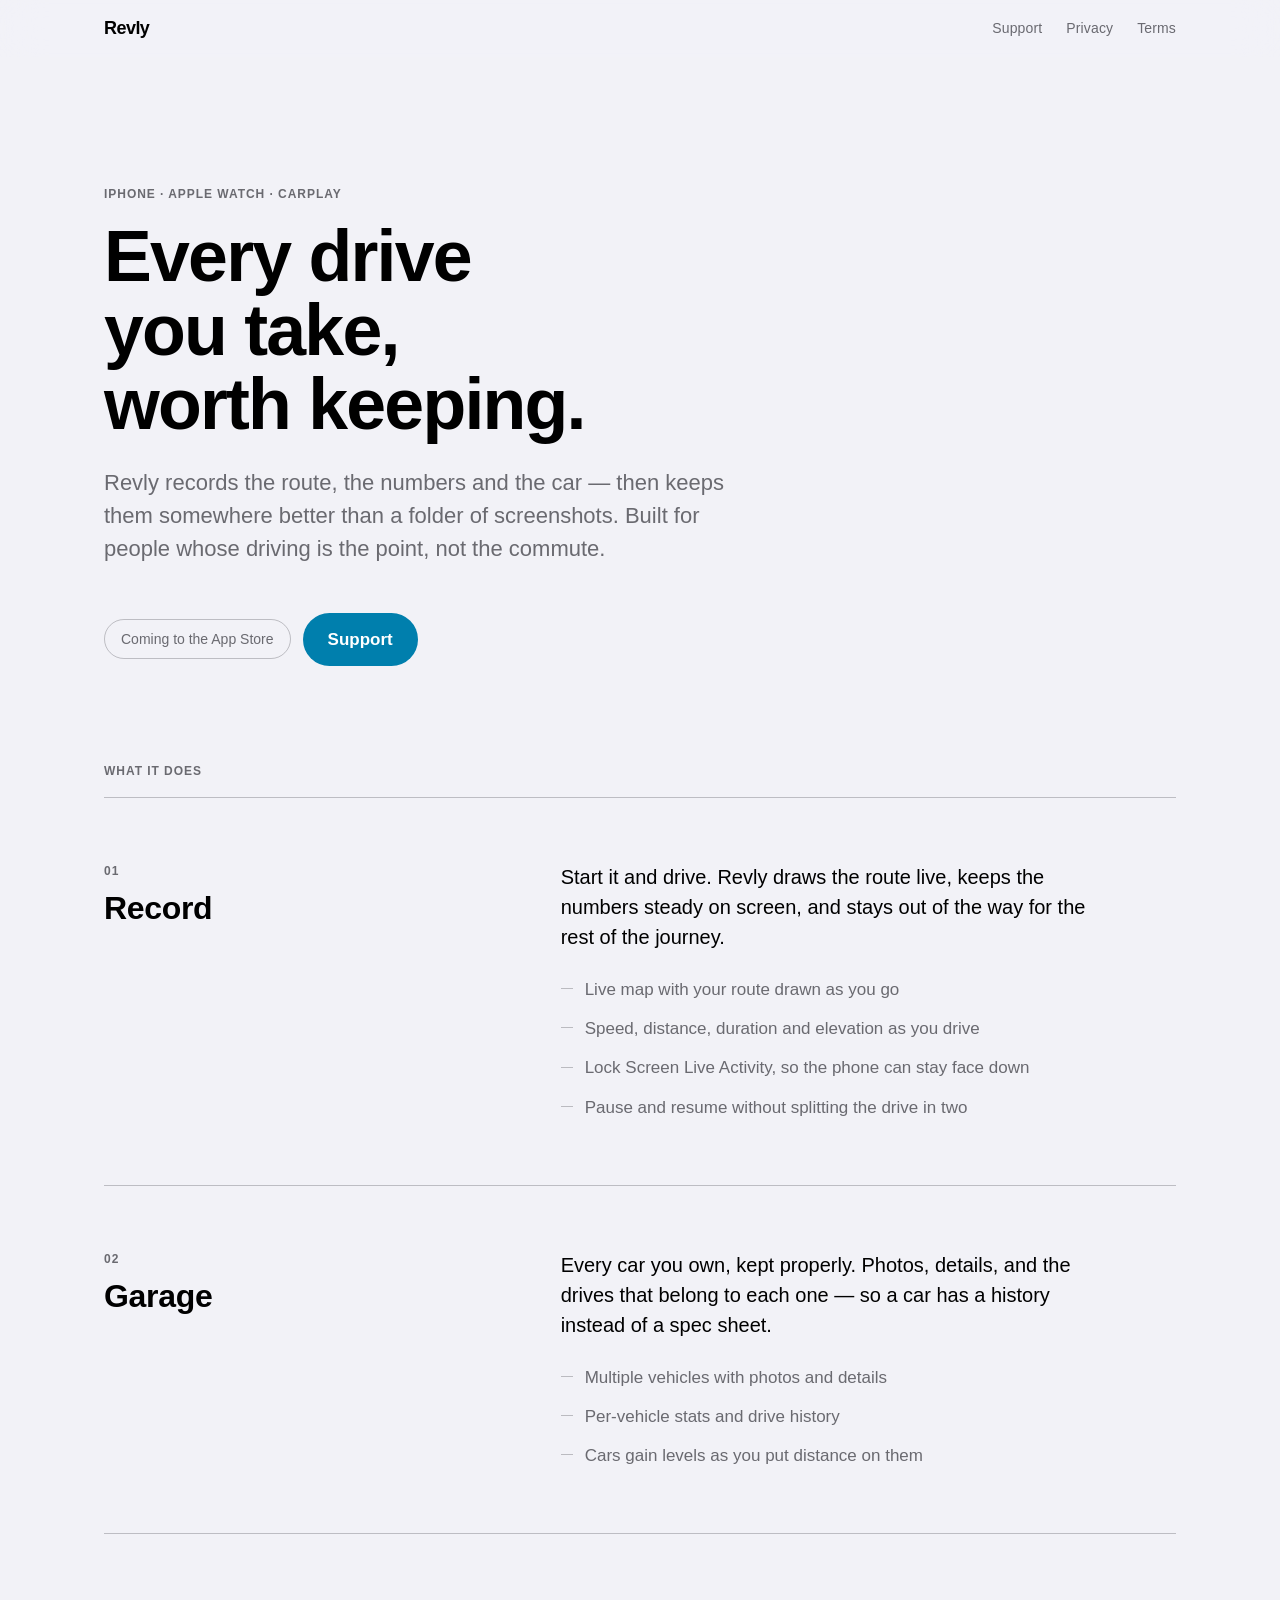
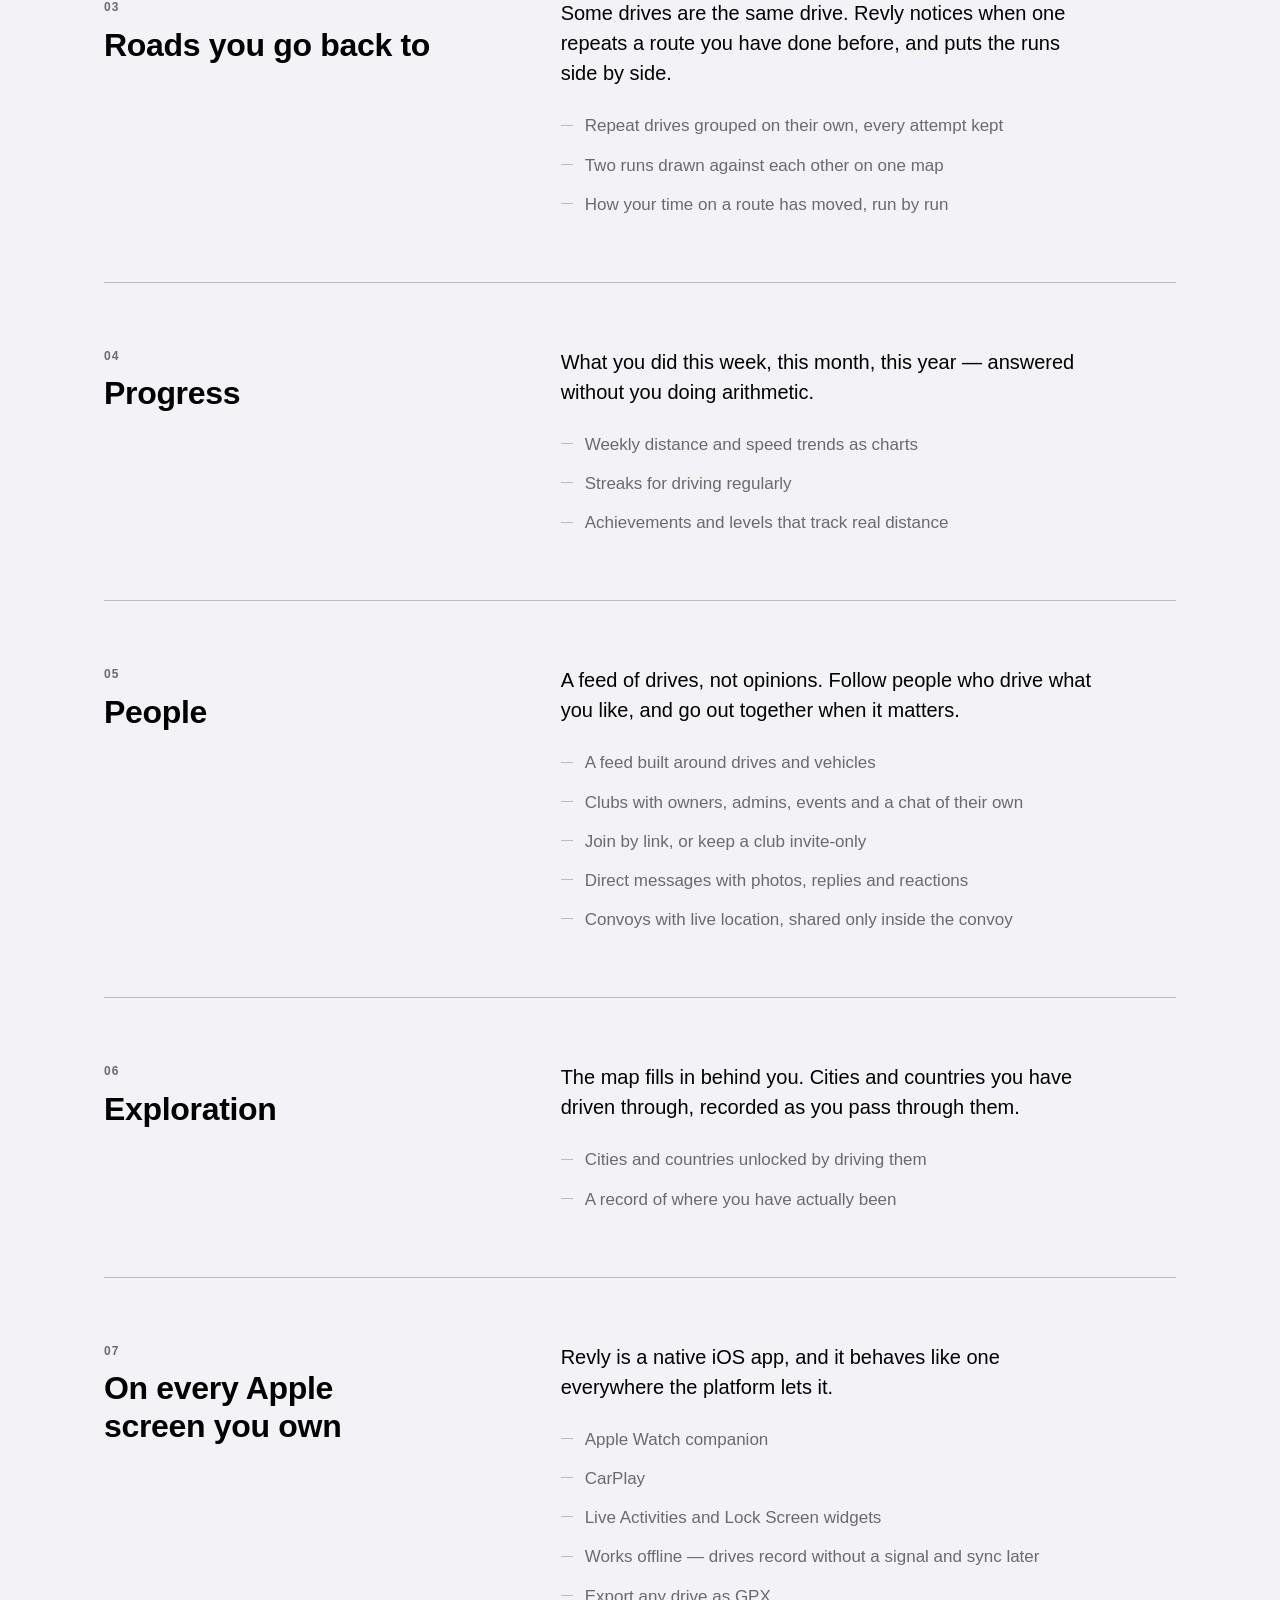
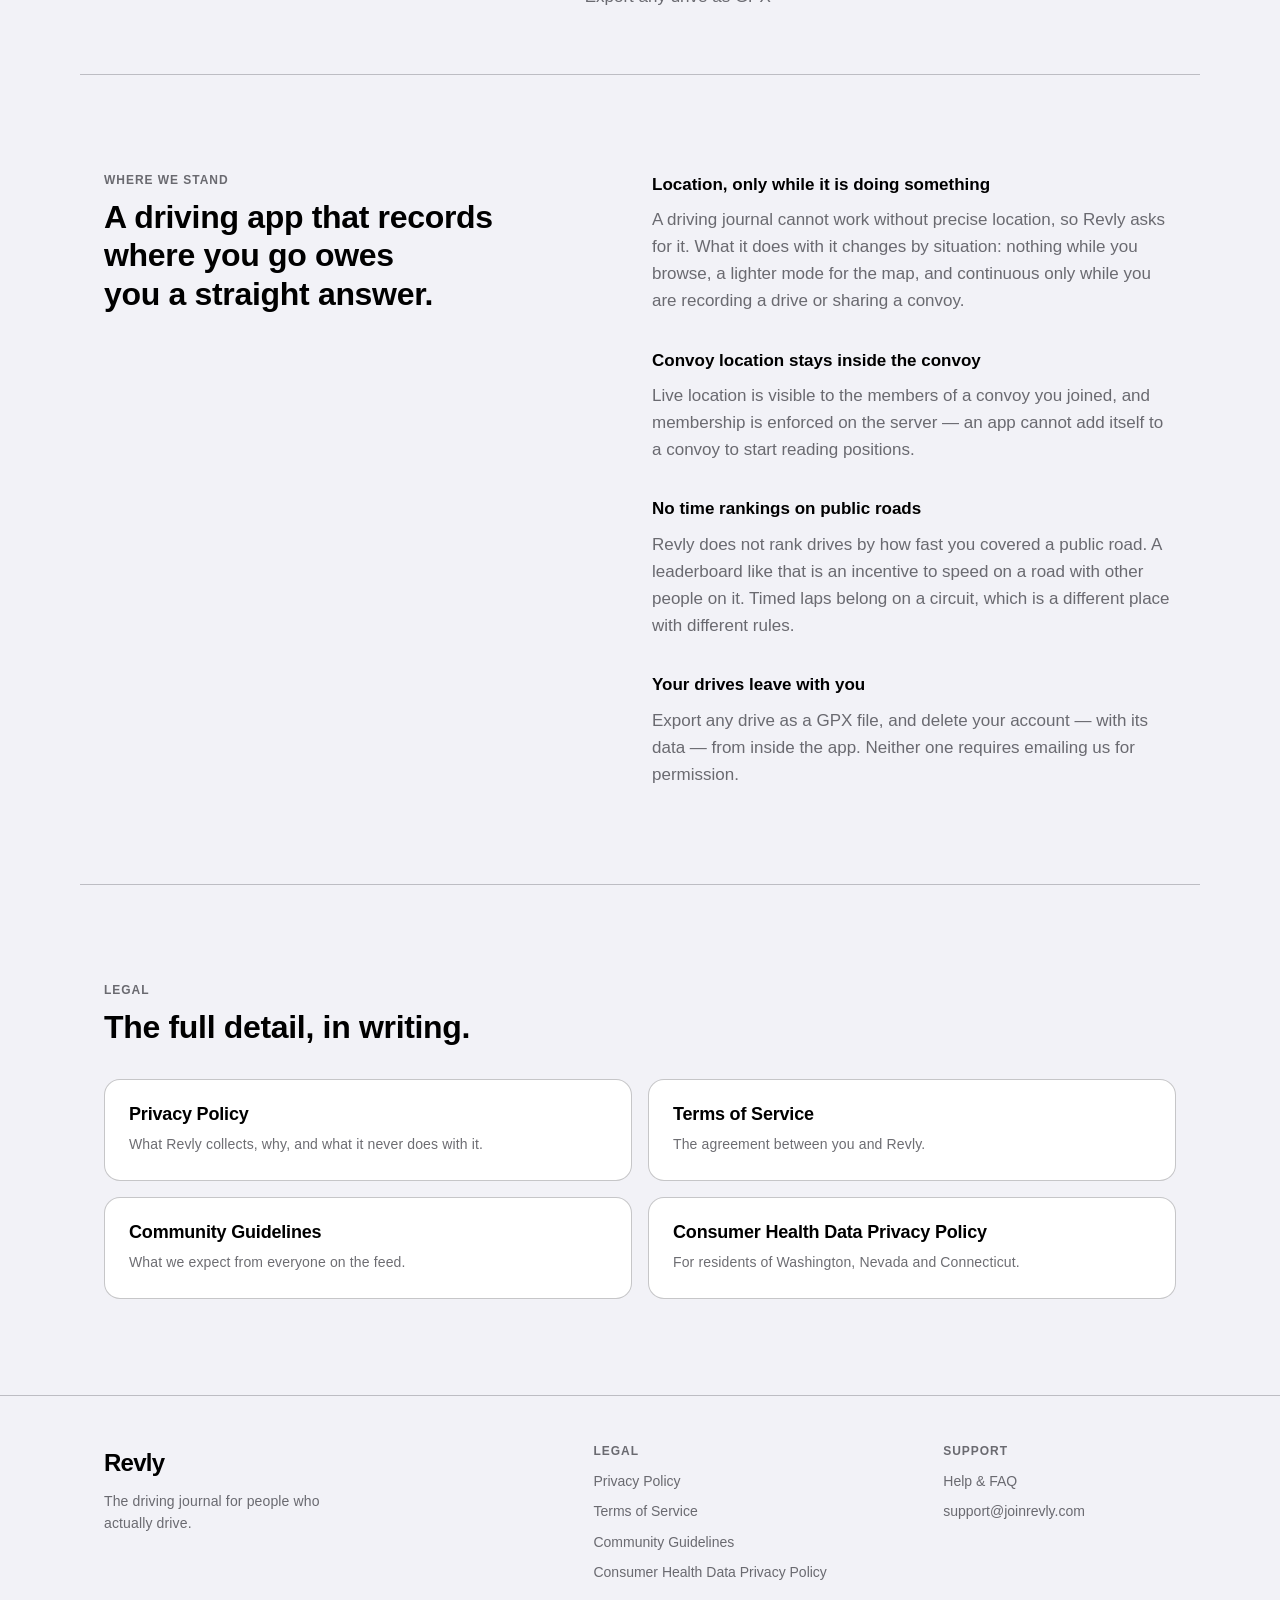
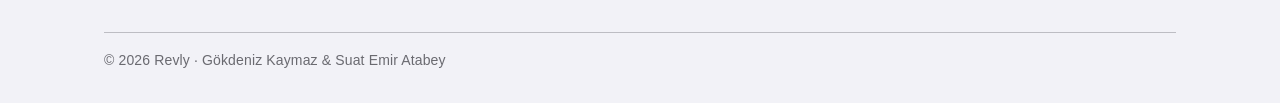
==== commit f1876704: "Deploy site from gokdenis/revly@496806b" ====
--- a/index.html
+++ b/index.html
@@ -5,6 +5,6 @@
     --> <header class="site glass" data-astro-cid-hkbrpulz> <div class="container bar" data-astro-cid-hkbrpulz> <a class="brand" href="/" aria-label="Revly home" data-astro-cid-hkbrpulz> <span class="wordmark" data-astro-cid-qisgtjgl>Revly</span> </a> <nav aria-label="Primary" data-astro-cid-hkbrpulz> <a href="/support" data-astro-cid-hkbrpulz> Support </a><a href="/privacy" data-astro-cid-hkbrpulz> Privacy </a><a href="/terms" data-astro-cid-hkbrpulz> Terms </a> </nav> </div> </header> <main id="main" data-astro-cid-hkbrpulz>  <section class="hero container" data-astro-cid-lcdefpme> <p class="eyebrow" data-astro-cid-lcdefpme>iPhone · Apple Watch · CarPlay</p> <h1 data-astro-cid-lcdefpme>Every drive you take, worth keeping.</h1> <p class="lead" data-astro-cid-lcdefpme>
 Revly records the route, the numbers and the car — then keeps them somewhere better than a
       folder of screenshots. Built for people whose driving is the point, not the commute.
-</p> <div class="cta" data-astro-cid-lcdefpme> <p class="pill" data-astro-cid-lcdefpme>Coming to the App Store</p>  <a class="btn" href="/support" data-astro-cid-lcdefpme>Support</a> </div>  </section> <div class="container" data-astro-cid-lcdefpme> <div class="index-head" data-astro-cid-lcdefpme> <p class="eyebrow" data-astro-cid-lcdefpme>What it does</p> </div> <section class="feature grid12" aria-labelledby="feature-01" data-astro-cid-ldvfeoyk> <div class="head" data-astro-cid-ldvfeoyk> <p class="eyebrow index" data-astro-cid-ldvfeoyk>01</p> <h2 id="feature-01" data-astro-cid-ldvfeoyk>Record</h2> </div> <div class="body" data-astro-cid-ldvfeoyk> <p class="summary" data-astro-cid-ldvfeoyk>Start it and drive. Revly draws the route live, keeps the numbers steady on screen, and stays out of the way for the rest of the journey.</p> <ul data-astro-cid-ldvfeoyk> <li data-astro-cid-ldvfeoyk>Live map with your route drawn as you go</li><li data-astro-cid-ldvfeoyk>Speed, distance, duration and elevation as you drive</li><li data-astro-cid-ldvfeoyk>Lock Screen Live Activity, so the phone can stay face down</li><li data-astro-cid-ldvfeoyk>Pause and resume without splitting the drive in two</li> </ul> </div> </section><section class="feature grid12" aria-labelledby="feature-02" data-astro-cid-ldvfeoyk> <div class="head" data-astro-cid-ldvfeoyk> <p class="eyebrow index" data-astro-cid-ldvfeoyk>02</p> <h2 id="feature-02" data-astro-cid-ldvfeoyk>Garage</h2> </div> <div class="body" data-astro-cid-ldvfeoyk> <p class="summary" data-astro-cid-ldvfeoyk>Every car you own, kept properly. Photos, details, and the drives that belong to each one — so a car has a history instead of a spec sheet.</p> <ul data-astro-cid-ldvfeoyk> <li data-astro-cid-ldvfeoyk>Multiple vehicles with photos and details</li><li data-astro-cid-ldvfeoyk>Per-vehicle stats and drive history</li><li data-astro-cid-ldvfeoyk>Cars gain levels as you put distance on them</li> </ul> </div> </section><section class="feature grid12" aria-labelledby="feature-03" data-astro-cid-ldvfeoyk> <div class="head" data-astro-cid-ldvfeoyk> <p class="eyebrow index" data-astro-cid-ldvfeoyk>03</p> <h2 id="feature-03" data-astro-cid-ldvfeoyk>Roads you go back to</h2> </div> <div class="body" data-astro-cid-ldvfeoyk> <p class="summary" data-astro-cid-ldvfeoyk>Some drives are the same drive. Revly notices when one repeats a route you have done before, and puts the runs side by side.</p> <ul data-astro-cid-ldvfeoyk> <li data-astro-cid-ldvfeoyk>Repeat drives grouped on their own, every attempt kept</li><li data-astro-cid-ldvfeoyk>Two runs drawn against each other on one map</li><li data-astro-cid-ldvfeoyk>How your time on a route has moved, run by run</li> </ul> </div> </section><section class="feature grid12" aria-labelledby="feature-04" data-astro-cid-ldvfeoyk> <div class="head" data-astro-cid-ldvfeoyk> <p class="eyebrow index" data-astro-cid-ldvfeoyk>04</p> <h2 id="feature-04" data-astro-cid-ldvfeoyk>Progress</h2> </div> <div class="body" data-astro-cid-ldvfeoyk> <p class="summary" data-astro-cid-ldvfeoyk>What you did this week, this month, this year — answered without you doing arithmetic.</p> <ul data-astro-cid-ldvfeoyk> <li data-astro-cid-ldvfeoyk>Weekly distance and speed trends as charts</li><li data-astro-cid-ldvfeoyk>Streaks for driving regularly</li><li data-astro-cid-ldvfeoyk>Achievements and levels that track real distance</li> </ul> </div> </section><section class="feature grid12" aria-labelledby="feature-05" data-astro-cid-ldvfeoyk> <div class="head" data-astro-cid-ldvfeoyk> <p class="eyebrow index" data-astro-cid-ldvfeoyk>05</p> <h2 id="feature-05" data-astro-cid-ldvfeoyk>People</h2> </div> <div class="body" data-astro-cid-ldvfeoyk> <p class="summary" data-astro-cid-ldvfeoyk>A feed of drives, not opinions. Follow people who drive what you like, and go out together when it matters.</p> <ul data-astro-cid-ldvfeoyk> <li data-astro-cid-ldvfeoyk>A feed built around drives and vehicles</li><li data-astro-cid-ldvfeoyk>Clubs with owners, admins, events and a chat of their own</li><li data-astro-cid-ldvfeoyk>Join by link, or keep a club invite-only</li><li data-astro-cid-ldvfeoyk>Direct messages with photos, replies and reactions</li><li data-astro-cid-ldvfeoyk>Convoys with live location, shared only inside the convoy</li> </ul> </div> </section><section class="feature grid12" aria-labelledby="feature-06" data-astro-cid-ldvfeoyk> <div class="head" data-astro-cid-ldvfeoyk> <p class="eyebrow index" data-astro-cid-ldvfeoyk>06</p> <h2 id="feature-06" data-astro-cid-ldvfeoyk>Exploration</h2> </div> <div class="body" data-astro-cid-ldvfeoyk> <p class="summary" data-astro-cid-ldvfeoyk>The map fills in behind you. Cities and countries you have driven through, recorded as you pass through them.</p> <ul data-astro-cid-ldvfeoyk> <li data-astro-cid-ldvfeoyk>Cities and countries unlocked by driving them</li><li data-astro-cid-ldvfeoyk>A record of where you have actually been</li> </ul> </div> </section><section class="feature grid12" aria-labelledby="feature-07" data-astro-cid-ldvfeoyk> <div class="head" data-astro-cid-ldvfeoyk> <p class="eyebrow index" data-astro-cid-ldvfeoyk>07</p> <h2 id="feature-07" data-astro-cid-ldvfeoyk>On every Apple screen you own</h2> </div> <div class="body" data-astro-cid-ldvfeoyk> <p class="summary" data-astro-cid-ldvfeoyk>Revly is a native iOS app, and it behaves like one everywhere the platform lets it.</p> <ul data-astro-cid-ldvfeoyk> <li data-astro-cid-ldvfeoyk>Apple Watch companion</li><li data-astro-cid-ldvfeoyk>CarPlay</li><li data-astro-cid-ldvfeoyk>Live Activities and Lock Screen widgets</li><li data-astro-cid-ldvfeoyk>Works offline — drives record without a signal and sync later</li><li data-astro-cid-ldvfeoyk>Export any drive as GPX</li> </ul> </div> </section> </div> <section id="principles" class="container principles" data-astro-cid-lcdefpme> <div class="grid12" data-astro-cid-lcdefpme> <div class="head" data-astro-cid-lcdefpme> <p class="eyebrow" data-astro-cid-lcdefpme>Where we stand</p> <h2 data-astro-cid-lcdefpme>A driving app that records where you go owes you a straight answer.</h2> </div> <div class="body" data-astro-cid-lcdefpme> <dl data-astro-cid-lcdefpme> <div class="principle" data-astro-cid-lcdefpme> <dt data-astro-cid-lcdefpme>Location, only while it is doing something</dt> <dd data-astro-cid-lcdefpme>A driving journal cannot work without precise location, so Revly asks for it. What it does with it changes by situation: nothing while you browse, a lighter mode for the map, and continuous only while you are recording a drive or sharing a convoy.</dd> </div><div class="principle" data-astro-cid-lcdefpme> <dt data-astro-cid-lcdefpme>Convoy location stays inside the convoy</dt> <dd data-astro-cid-lcdefpme>Live location is visible to the members of a convoy you joined, and membership is enforced on the server — an app cannot add itself to a convoy to start reading positions.</dd> </div><div class="principle" data-astro-cid-lcdefpme> <dt data-astro-cid-lcdefpme>No time rankings on public roads</dt> <dd data-astro-cid-lcdefpme>Revly does not rank drives by how fast you covered a public road. A leaderboard like that is an incentive to speed on a road with other people on it. Lap boards exist for circuits, because a circuit is a different place with different rules.</dd> </div><div class="principle" data-astro-cid-lcdefpme> <dt data-astro-cid-lcdefpme>Your drives leave with you</dt> <dd data-astro-cid-lcdefpme>Export any drive as a GPX file, and delete your account — with its data — from inside the app. Neither one requires emailing us for permission.</dd> </div> </dl> </div> </div> </section> <section id="legal" class="container legal" data-astro-cid-lcdefpme> <p class="eyebrow" data-astro-cid-lcdefpme>Legal</p> <h2 data-astro-cid-lcdefpme>The full detail, in writing.</h2> <div class="cards" data-astro-cid-lcdefpme> <a class="card" href="/privacy" data-astro-cid-lcdefpme> <h3 data-astro-cid-lcdefpme>Privacy Policy</h3> <p class="meta" data-astro-cid-lcdefpme>What Revly collects, why, and what it never does with it.</p> </a><a class="card" href="/terms" data-astro-cid-lcdefpme> <h3 data-astro-cid-lcdefpme>Terms of Service</h3> <p class="meta" data-astro-cid-lcdefpme>The agreement between you and Revly.</p> </a><a class="card" href="/community-guidelines" data-astro-cid-lcdefpme> <h3 data-astro-cid-lcdefpme>Community Guidelines</h3> <p class="meta" data-astro-cid-lcdefpme>What we expect from everyone on the feed.</p> </a><a class="card" href="/consumer-health-data" data-astro-cid-lcdefpme> <h3 data-astro-cid-lcdefpme>Consumer Health Data Privacy Policy</h3> <p class="meta" data-astro-cid-lcdefpme>For residents of Washington, Nevada and Connecticut.</p> </a> </div> </section>  </main> <footer class="site-footer" data-astro-cid-hkbrpulz> <div class="container" data-astro-cid-hkbrpulz> <div class="footer-top" data-astro-cid-hkbrpulz> <div class="footer-brand" data-astro-cid-hkbrpulz> <span class="wordmark wordmark--lg" data-astro-cid-qisgtjgl>Revly</span> <p class="meta" data-astro-cid-hkbrpulz>The driving journal for people who actually drive.</p> </div> <nav class="footer-links" aria-label="Legal" data-astro-cid-hkbrpulz> <h2 class="eyebrow" data-astro-cid-hkbrpulz>Legal</h2> <ul data-astro-cid-hkbrpulz> <li data-astro-cid-hkbrpulz> <a href="/privacy" data-astro-cid-hkbrpulz> Privacy Policy </a> </li><li data-astro-cid-hkbrpulz> <a href="/terms" data-astro-cid-hkbrpulz> Terms of Service </a> </li><li data-astro-cid-hkbrpulz> <a href="/community-guidelines" data-astro-cid-hkbrpulz> Community Guidelines </a> </li><li data-astro-cid-hkbrpulz> <a href="/consumer-health-data" data-astro-cid-hkbrpulz> Consumer Health Data Privacy Policy </a> </li> </ul> </nav> <nav class="footer-links" aria-label="Support" data-astro-cid-hkbrpulz> <h2 class="eyebrow" data-astro-cid-hkbrpulz>Support</h2> <ul data-astro-cid-hkbrpulz> <li data-astro-cid-hkbrpulz> <a href="/support" data-astro-cid-hkbrpulz>
+</p> <div class="cta" data-astro-cid-lcdefpme> <p class="pill" data-astro-cid-lcdefpme>Coming to the App Store</p>  <a class="btn" href="/support" data-astro-cid-lcdefpme>Support</a> </div>  </section> <div class="container" data-astro-cid-lcdefpme> <div class="index-head" data-astro-cid-lcdefpme> <p class="eyebrow" data-astro-cid-lcdefpme>What it does</p> </div> <section class="feature grid12" aria-labelledby="feature-01" data-astro-cid-ldvfeoyk> <div class="head" data-astro-cid-ldvfeoyk> <p class="eyebrow index" data-astro-cid-ldvfeoyk>01</p> <h2 id="feature-01" data-astro-cid-ldvfeoyk>Record</h2> </div> <div class="body" data-astro-cid-ldvfeoyk> <p class="summary" data-astro-cid-ldvfeoyk>Start it and drive. Revly draws the route live, keeps the numbers steady on screen, and stays out of the way for the rest of the journey.</p> <ul data-astro-cid-ldvfeoyk> <li data-astro-cid-ldvfeoyk>Live map with your route drawn as you go</li><li data-astro-cid-ldvfeoyk>Speed, distance, duration and elevation as you drive</li><li data-astro-cid-ldvfeoyk>Lock Screen Live Activity, so the phone can stay face down</li><li data-astro-cid-ldvfeoyk>Pause and resume without splitting the drive in two</li> </ul> </div> </section><section class="feature grid12" aria-labelledby="feature-02" data-astro-cid-ldvfeoyk> <div class="head" data-astro-cid-ldvfeoyk> <p class="eyebrow index" data-astro-cid-ldvfeoyk>02</p> <h2 id="feature-02" data-astro-cid-ldvfeoyk>Garage</h2> </div> <div class="body" data-astro-cid-ldvfeoyk> <p class="summary" data-astro-cid-ldvfeoyk>Every car you own, kept properly. Photos, details, and the drives that belong to each one — so a car has a history instead of a spec sheet.</p> <ul data-astro-cid-ldvfeoyk> <li data-astro-cid-ldvfeoyk>Multiple vehicles with photos and details</li><li data-astro-cid-ldvfeoyk>Per-vehicle stats and drive history</li><li data-astro-cid-ldvfeoyk>Cars gain levels as you put distance on them</li> </ul> </div> </section><section class="feature grid12" aria-labelledby="feature-03" data-astro-cid-ldvfeoyk> <div class="head" data-astro-cid-ldvfeoyk> <p class="eyebrow index" data-astro-cid-ldvfeoyk>03</p> <h2 id="feature-03" data-astro-cid-ldvfeoyk>Roads you go back to</h2> </div> <div class="body" data-astro-cid-ldvfeoyk> <p class="summary" data-astro-cid-ldvfeoyk>Some drives are the same drive. Revly notices when one repeats a route you have done before, and puts the runs side by side.</p> <ul data-astro-cid-ldvfeoyk> <li data-astro-cid-ldvfeoyk>Repeat drives grouped on their own, every attempt kept</li><li data-astro-cid-ldvfeoyk>Two runs drawn against each other on one map</li><li data-astro-cid-ldvfeoyk>How your time on a route has moved, run by run</li> </ul> </div> </section><section class="feature grid12" aria-labelledby="feature-04" data-astro-cid-ldvfeoyk> <div class="head" data-astro-cid-ldvfeoyk> <p class="eyebrow index" data-astro-cid-ldvfeoyk>04</p> <h2 id="feature-04" data-astro-cid-ldvfeoyk>Progress</h2> </div> <div class="body" data-astro-cid-ldvfeoyk> <p class="summary" data-astro-cid-ldvfeoyk>What you did this week, this month, this year — answered without you doing arithmetic.</p> <ul data-astro-cid-ldvfeoyk> <li data-astro-cid-ldvfeoyk>Weekly distance and speed trends as charts</li><li data-astro-cid-ldvfeoyk>Streaks for driving regularly</li><li data-astro-cid-ldvfeoyk>Achievements and levels that track real distance</li> </ul> </div> </section><section class="feature grid12" aria-labelledby="feature-05" data-astro-cid-ldvfeoyk> <div class="head" data-astro-cid-ldvfeoyk> <p class="eyebrow index" data-astro-cid-ldvfeoyk>05</p> <h2 id="feature-05" data-astro-cid-ldvfeoyk>People</h2> </div> <div class="body" data-astro-cid-ldvfeoyk> <p class="summary" data-astro-cid-ldvfeoyk>A feed of drives, not opinions. Follow people who drive what you like, and go out together when it matters.</p> <ul data-astro-cid-ldvfeoyk> <li data-astro-cid-ldvfeoyk>A feed built around drives and vehicles</li><li data-astro-cid-ldvfeoyk>Clubs with owners, admins, events and a chat of their own</li><li data-astro-cid-ldvfeoyk>Join by link, or keep a club invite-only</li><li data-astro-cid-ldvfeoyk>Direct messages with photos, replies and reactions</li><li data-astro-cid-ldvfeoyk>Convoys with live location, shared only inside the convoy</li> </ul> </div> </section><section class="feature grid12" aria-labelledby="feature-06" data-astro-cid-ldvfeoyk> <div class="head" data-astro-cid-ldvfeoyk> <p class="eyebrow index" data-astro-cid-ldvfeoyk>06</p> <h2 id="feature-06" data-astro-cid-ldvfeoyk>Exploration</h2> </div> <div class="body" data-astro-cid-ldvfeoyk> <p class="summary" data-astro-cid-ldvfeoyk>The map fills in behind you. Cities and countries you have driven through, recorded as you pass through them.</p> <ul data-astro-cid-ldvfeoyk> <li data-astro-cid-ldvfeoyk>Cities and countries unlocked by driving them</li><li data-astro-cid-ldvfeoyk>A record of where you have actually been</li> </ul> </div> </section><section class="feature grid12" aria-labelledby="feature-07" data-astro-cid-ldvfeoyk> <div class="head" data-astro-cid-ldvfeoyk> <p class="eyebrow index" data-astro-cid-ldvfeoyk>07</p> <h2 id="feature-07" data-astro-cid-ldvfeoyk>On every Apple screen you own</h2> </div> <div class="body" data-astro-cid-ldvfeoyk> <p class="summary" data-astro-cid-ldvfeoyk>Revly is a native iOS app, and it behaves like one everywhere the platform lets it.</p> <ul data-astro-cid-ldvfeoyk> <li data-astro-cid-ldvfeoyk>Apple Watch companion</li><li data-astro-cid-ldvfeoyk>CarPlay</li><li data-astro-cid-ldvfeoyk>Live Activities and Lock Screen widgets</li><li data-astro-cid-ldvfeoyk>Works offline — drives record without a signal and sync later</li><li data-astro-cid-ldvfeoyk>Export any drive as GPX</li> </ul> </div> </section> </div> <section id="principles" class="container principles" data-astro-cid-lcdefpme> <div class="grid12" data-astro-cid-lcdefpme> <div class="head" data-astro-cid-lcdefpme> <p class="eyebrow" data-astro-cid-lcdefpme>Where we stand</p> <h2 data-astro-cid-lcdefpme>A driving app that records where you go owes you a straight answer.</h2> </div> <div class="body" data-astro-cid-lcdefpme> <dl data-astro-cid-lcdefpme> <div class="principle" data-astro-cid-lcdefpme> <dt data-astro-cid-lcdefpme>Location, only while it is doing something</dt> <dd data-astro-cid-lcdefpme>A driving journal cannot work without precise location, so Revly asks for it. What it does with it changes by situation: nothing while you browse, a lighter mode for the map, and continuous only while you are recording a drive or sharing a convoy.</dd> </div><div class="principle" data-astro-cid-lcdefpme> <dt data-astro-cid-lcdefpme>Convoy location stays inside the convoy</dt> <dd data-astro-cid-lcdefpme>Live location is visible to the members of a convoy you joined, and membership is enforced on the server — an app cannot add itself to a convoy to start reading positions.</dd> </div><div class="principle" data-astro-cid-lcdefpme> <dt data-astro-cid-lcdefpme>No time rankings on public roads</dt> <dd data-astro-cid-lcdefpme>Revly does not rank drives by how fast you covered a public road. A leaderboard like that is an incentive to speed on a road with other people on it. Timed laps belong on a circuit, which is a different place with different rules.</dd> </div><div class="principle" data-astro-cid-lcdefpme> <dt data-astro-cid-lcdefpme>Your drives leave with you</dt> <dd data-astro-cid-lcdefpme>Export any drive as a GPX file, and delete your account — with its data — from inside the app. Neither one requires emailing us for permission.</dd> </div> </dl> </div> </div> </section> <section id="legal" class="container legal" data-astro-cid-lcdefpme> <p class="eyebrow" data-astro-cid-lcdefpme>Legal</p> <h2 data-astro-cid-lcdefpme>The full detail, in writing.</h2> <div class="cards" data-astro-cid-lcdefpme> <a class="card" href="/privacy" data-astro-cid-lcdefpme> <h3 data-astro-cid-lcdefpme>Privacy Policy</h3> <p class="meta" data-astro-cid-lcdefpme>What Revly collects, why, and what it never does with it.</p> </a><a class="card" href="/terms" data-astro-cid-lcdefpme> <h3 data-astro-cid-lcdefpme>Terms of Service</h3> <p class="meta" data-astro-cid-lcdefpme>The agreement between you and Revly.</p> </a><a class="card" href="/community-guidelines" data-astro-cid-lcdefpme> <h3 data-astro-cid-lcdefpme>Community Guidelines</h3> <p class="meta" data-astro-cid-lcdefpme>What we expect from everyone on the feed.</p> </a><a class="card" href="/consumer-health-data" data-astro-cid-lcdefpme> <h3 data-astro-cid-lcdefpme>Consumer Health Data Privacy Policy</h3> <p class="meta" data-astro-cid-lcdefpme>For residents of Washington, Nevada and Connecticut.</p> </a> </div> </section>  </main> <footer class="site-footer" data-astro-cid-hkbrpulz> <div class="container" data-astro-cid-hkbrpulz> <div class="footer-top" data-astro-cid-hkbrpulz> <div class="footer-brand" data-astro-cid-hkbrpulz> <span class="wordmark wordmark--lg" data-astro-cid-qisgtjgl>Revly</span> <p class="meta" data-astro-cid-hkbrpulz>The driving journal for people who actually drive.</p> </div> <nav class="footer-links" aria-label="Legal" data-astro-cid-hkbrpulz> <h2 class="eyebrow" data-astro-cid-hkbrpulz>Legal</h2> <ul data-astro-cid-hkbrpulz> <li data-astro-cid-hkbrpulz> <a href="/privacy" data-astro-cid-hkbrpulz> Privacy Policy </a> </li><li data-astro-cid-hkbrpulz> <a href="/terms" data-astro-cid-hkbrpulz> Terms of Service </a> </li><li data-astro-cid-hkbrpulz> <a href="/community-guidelines" data-astro-cid-hkbrpulz> Community Guidelines </a> </li><li data-astro-cid-hkbrpulz> <a href="/consumer-health-data" data-astro-cid-hkbrpulz> Consumer Health Data Privacy Policy </a> </li> </ul> </nav> <nav class="footer-links" aria-label="Support" data-astro-cid-hkbrpulz> <h2 class="eyebrow" data-astro-cid-hkbrpulz>Support</h2> <ul data-astro-cid-hkbrpulz> <li data-astro-cid-hkbrpulz> <a href="/support" data-astro-cid-hkbrpulz>
 Help &amp; FAQ
 </a> </li> <li data-astro-cid-hkbrpulz><a href="mailto:support@joinrevly.com" data-astro-cid-hkbrpulz>support@joinrevly.com</a></li> </ul> </nav> </div> <p class="meta colophon" data-astro-cid-hkbrpulz>© 2026 Revly · Gökdeniz Kaymaz &amp; Suat Emir Atabey</p> </div> </footer> </body> </html>
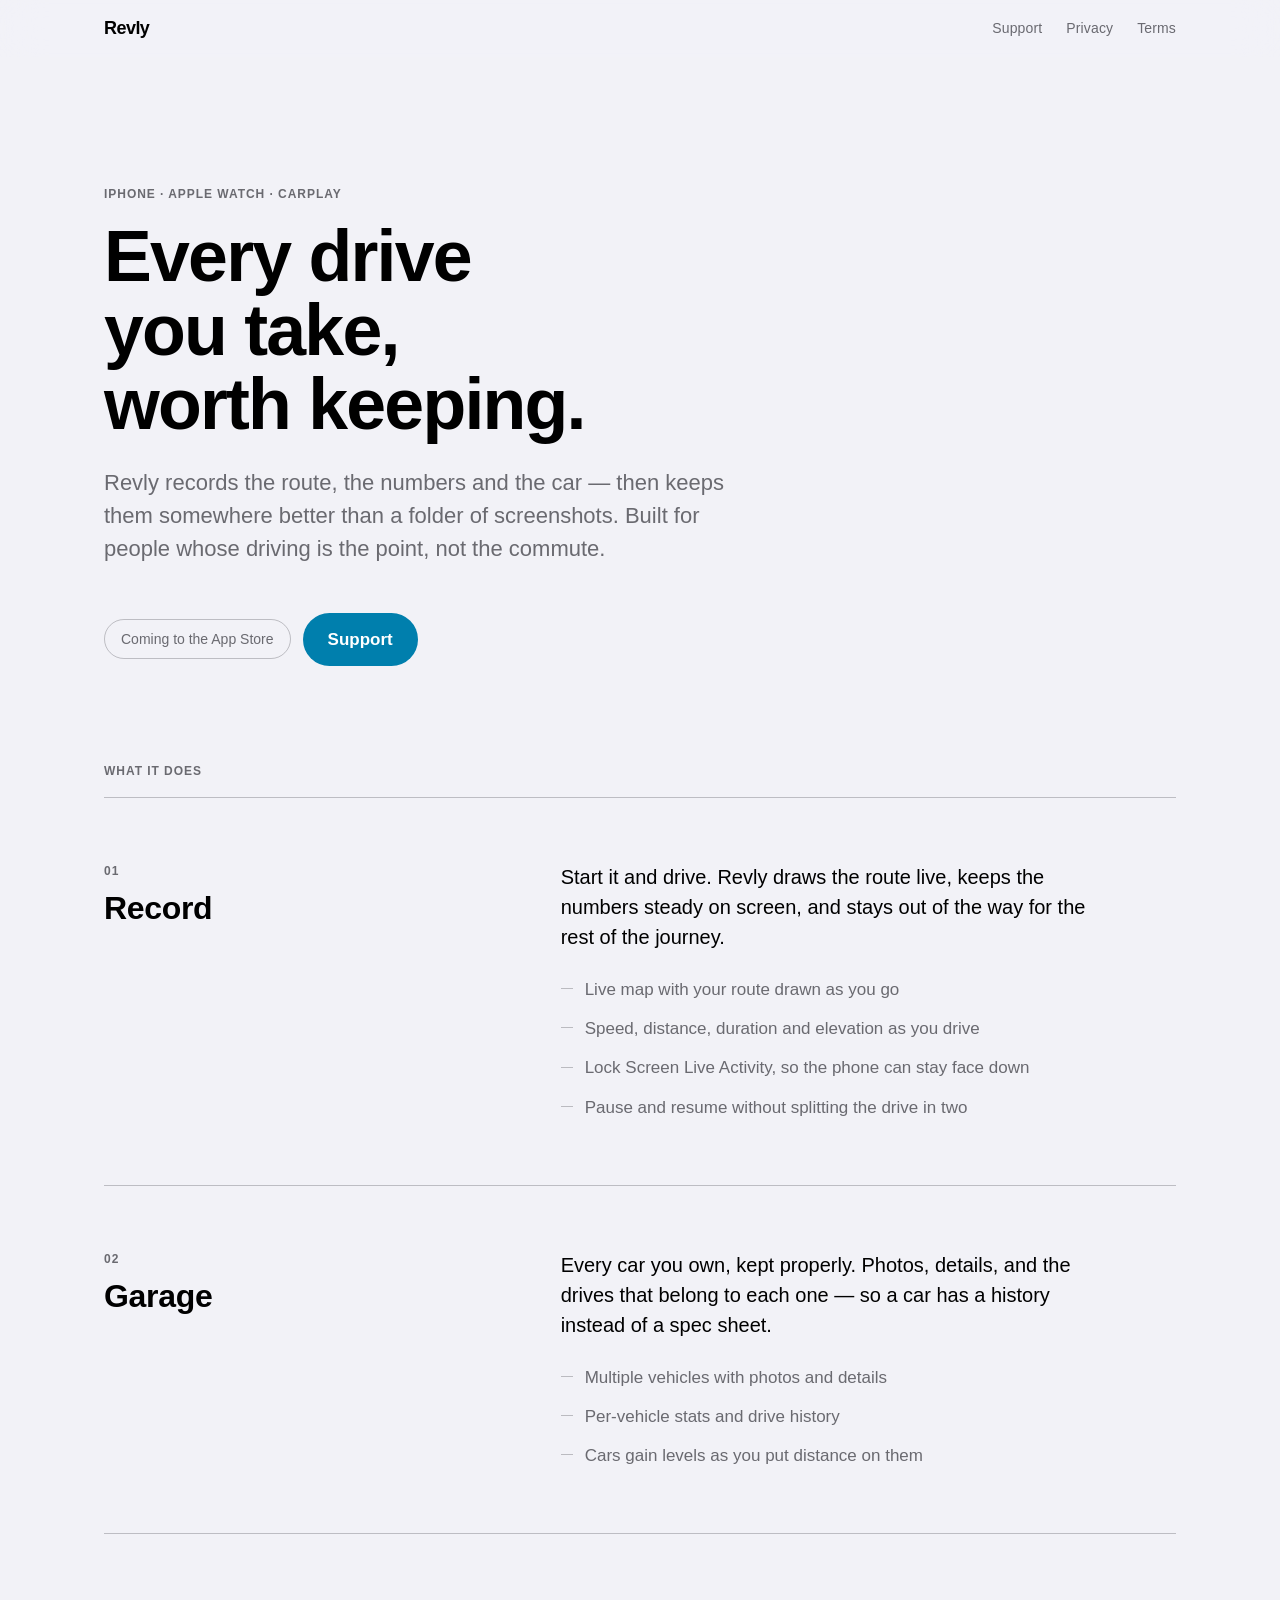
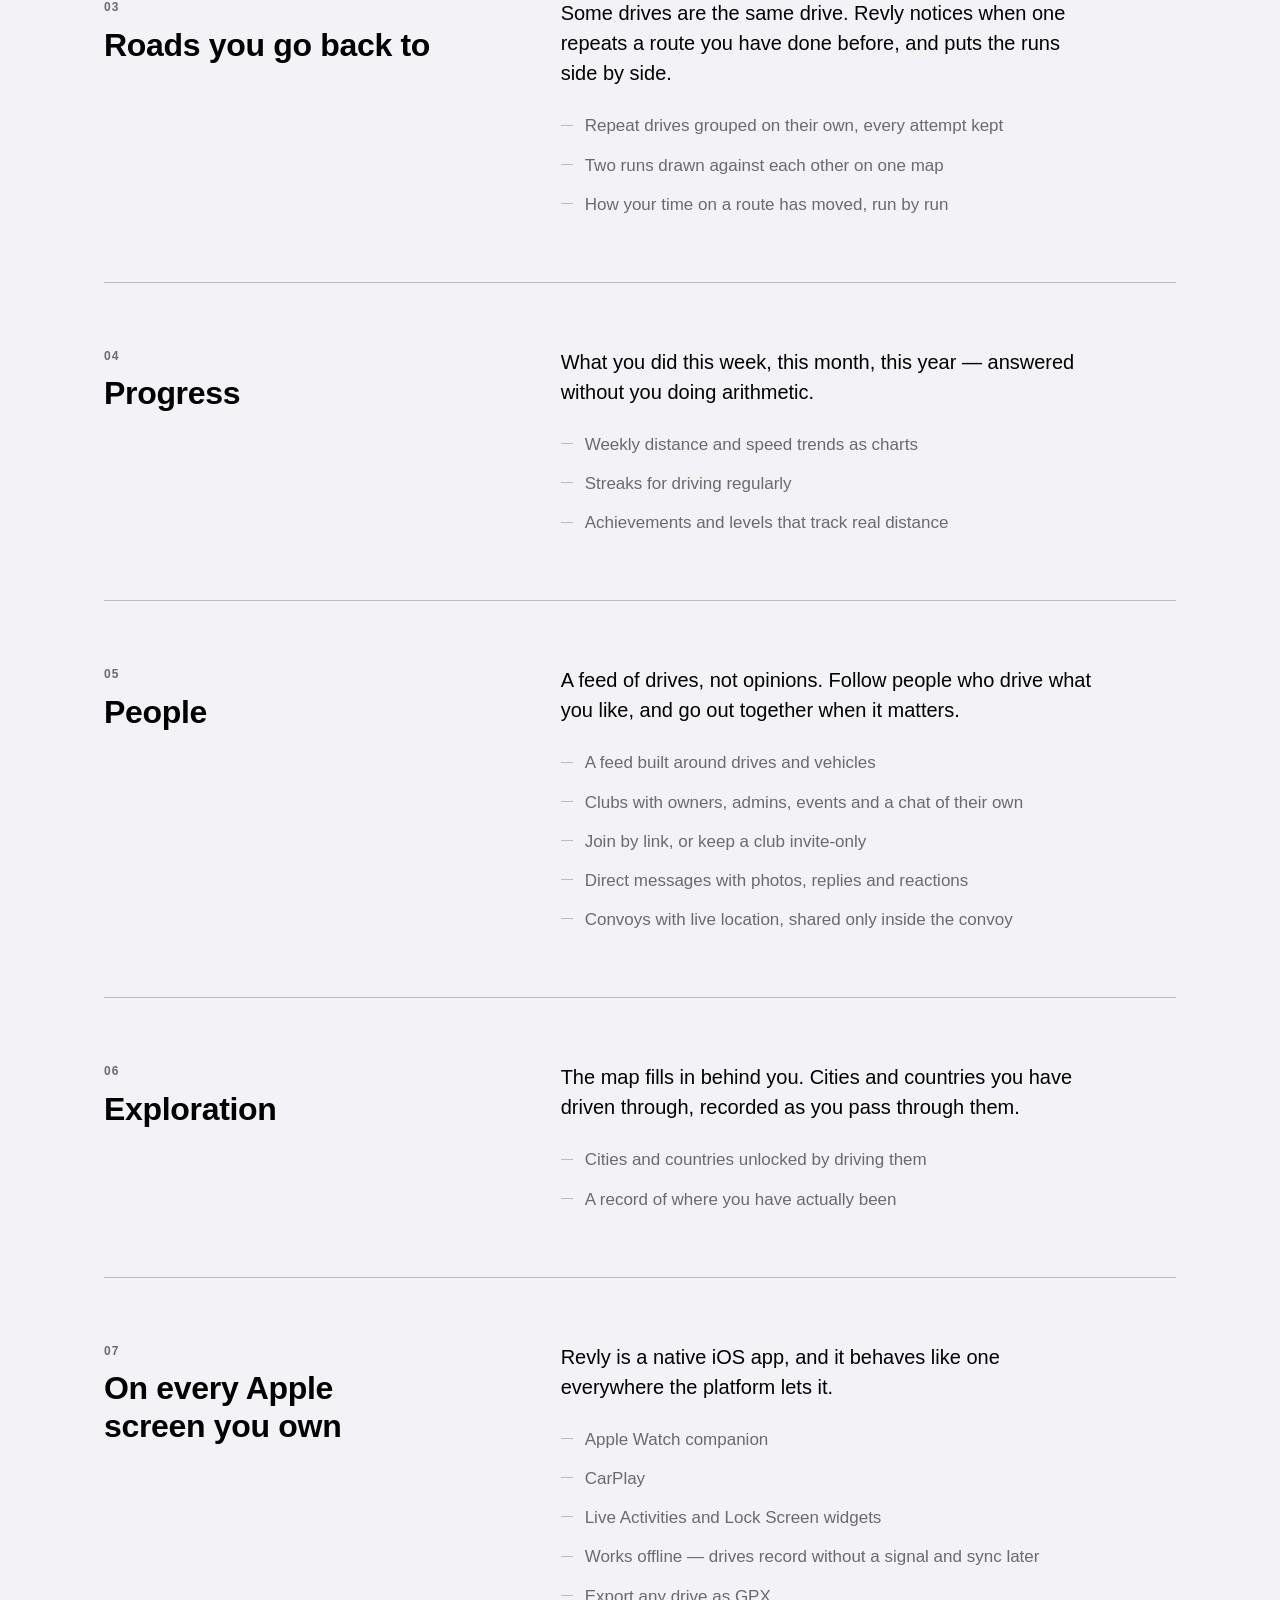
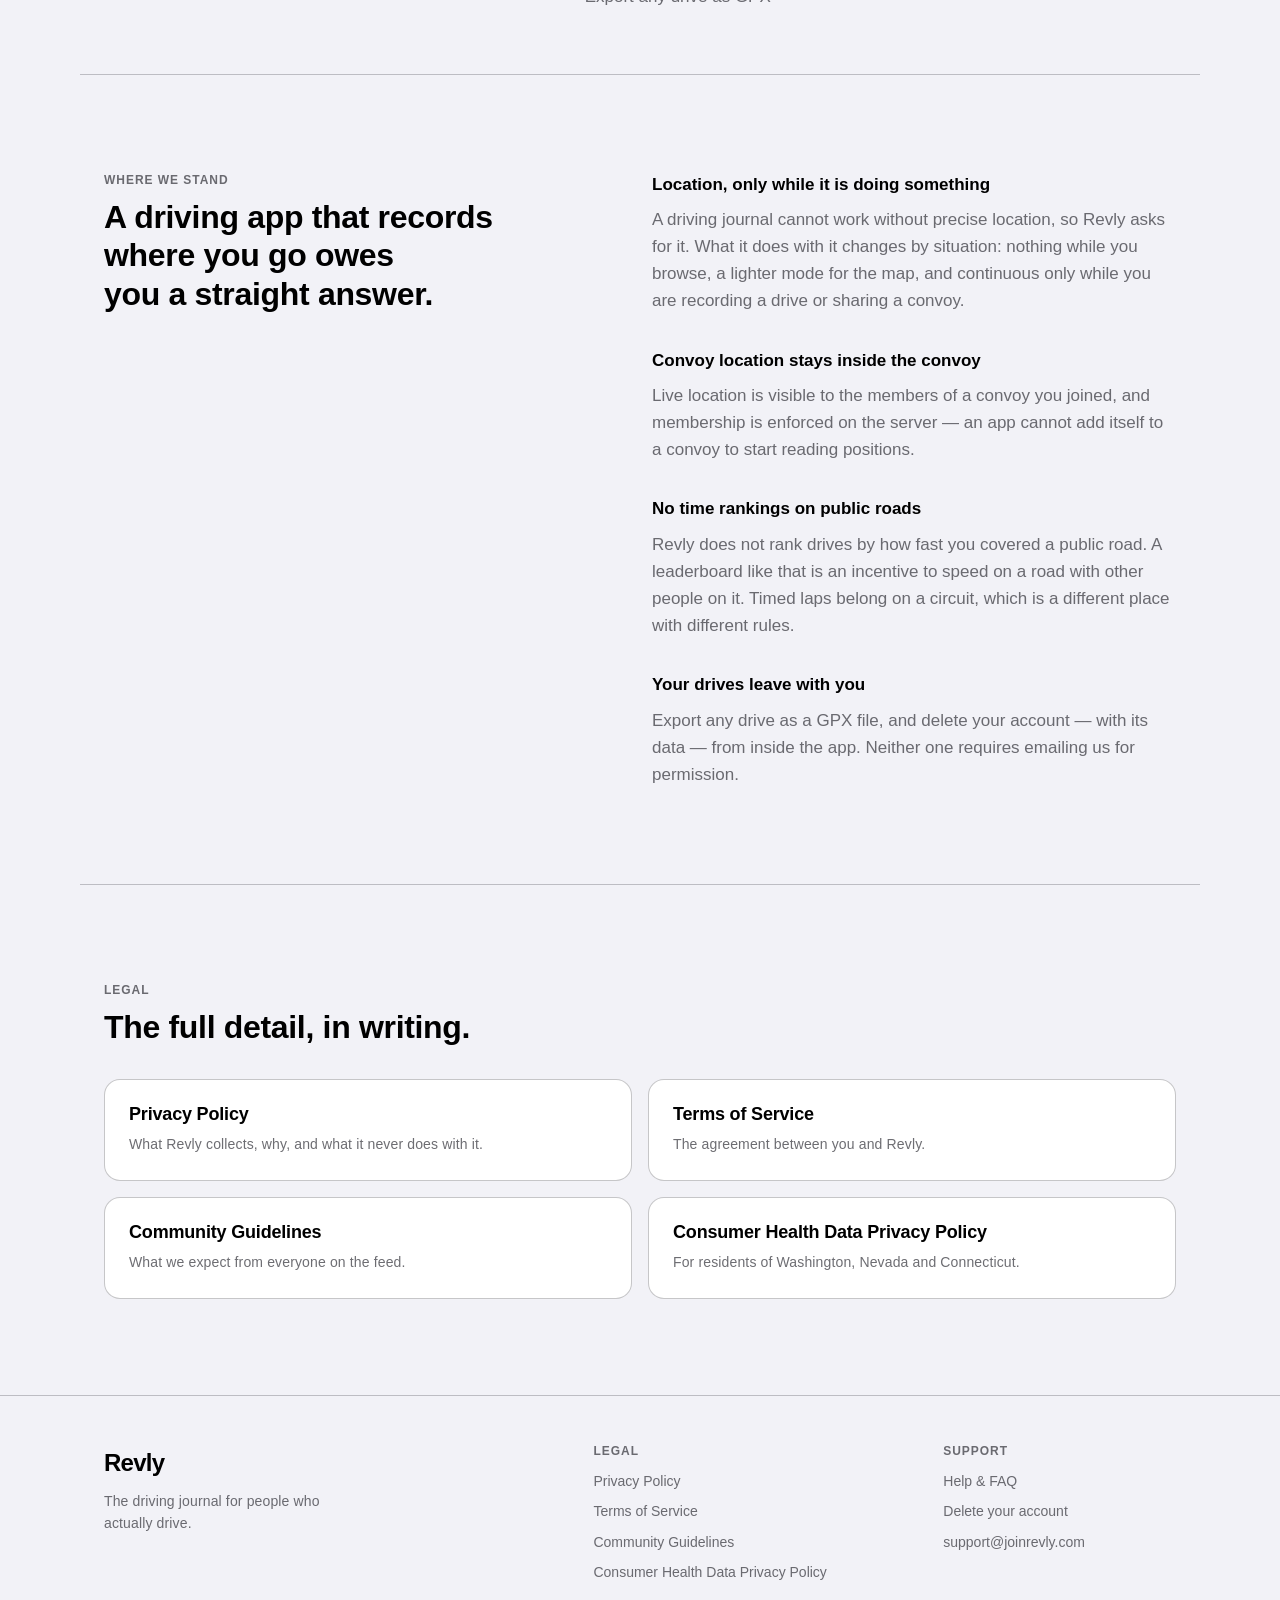
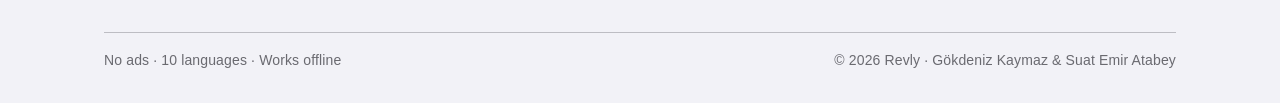
==== commit 00ee05fa: "Deploy site from gokdenis/revly@396a893" ====
--- a/index.html
+++ b/index.html
@@ -1,4 +1,4 @@
-<!DOCTYPE html> <html lang="en" data-astro-cid-hkbrpulz> <head><meta charset="utf-8"><meta name="viewport" content="width=device-width, initial-scale=1"><meta name="referrer" content="same-origin"><meta http-equiv="Content-Security-Policy" content="default-src 'none'; script-src 'sha256-HVQ1SP3uQ7brXAFo0SfhBGzuMK8qUH/ED1IWbSiOCRc='; style-src 'self'; img-src 'self'; base-uri 'none'; form-action 'none'; upgrade-insecure-requests"><title>Revly</title><meta name="description" content="The driving journal for people who actually drive."><link rel="canonical" href="https://joinrevly.com/"><link rel="icon" href="/favicon.svg" type="image/svg+xml"><link rel="apple-touch-icon" href="/apple-touch-icon.png"><meta name="theme-color" content="#f2f2f7" media="(prefers-color-scheme: light)"><meta name="theme-color" content="#000000" media="(prefers-color-scheme: dark)"><meta property="og:type" content="website"><meta property="og:site_name" content="Revly"><meta property="og:title" content="Revly — a driving journal for people who actually drive"><meta property="og:description" content="The driving journal for people who actually drive."><meta property="og:url" content="https://joinrevly.com/"><meta property="og:image" content="https://joinrevly.com/og.png"><meta property="og:image:width" content="1200"><meta property="og:image:height" content="630"><meta property="og:image:alt" content="Revly — a driving journal for people who actually drive — Revly preview card"><meta name="twitter:card" content="summary_large_image"><script type="application/ld+json">{"@context":"https://schema.org","@type":"SoftwareApplication","name":"Revly","applicationCategory":"TravelApplication","operatingSystem":"iOS 18.0 or later","url":"https://joinrevly.com","description":"The driving journal for people who actually drive.","author":[{"@type":"Person","name":"Gökdeniz Kaymaz"},{"@type":"Person","name":"Suat Emir Atabey"}]}</script><link rel="stylesheet" href="/_astro/Base.KA-he4L4.css"><link rel="stylesheet" href="/_astro/index.BgmeNjFW.css"></head> <body data-astro-cid-hkbrpulz> <a class="visually-hidden skip" href="#main" data-astro-cid-hkbrpulz>Skip to content</a> <!--
+<!DOCTYPE html> <html lang="en" data-astro-cid-hkbrpulz> <head><meta charset="utf-8"><meta name="viewport" content="width=device-width, initial-scale=1"><meta name="referrer" content="same-origin"><meta http-equiv="Content-Security-Policy" content="default-src 'none'; script-src 'sha256-HVQ1SP3uQ7brXAFo0SfhBGzuMK8qUH/ED1IWbSiOCRc='; style-src 'self'; img-src 'self'; base-uri 'none'; form-action 'none'; upgrade-insecure-requests"><title>Revly</title><meta name="description" content="The driving journal for people who actually drive."><link rel="canonical" href="https://joinrevly.com/"><link rel="icon" href="/favicon.svg" type="image/svg+xml"><link rel="apple-touch-icon" href="/apple-touch-icon.png"><meta name="theme-color" content="#f2f2f7" media="(prefers-color-scheme: light)"><meta name="theme-color" content="#000000" media="(prefers-color-scheme: dark)"><meta property="og:type" content="website"><meta property="og:site_name" content="Revly"><meta property="og:title" content="Revly — a driving journal for people who actually drive"><meta property="og:description" content="The driving journal for people who actually drive."><meta property="og:url" content="https://joinrevly.com/"><meta property="og:image" content="https://joinrevly.com/og.png"><meta property="og:image:width" content="1200"><meta property="og:image:height" content="630"><meta property="og:image:alt" content="Revly — a driving journal for people who actually drive — Revly preview card"><meta name="twitter:card" content="summary_large_image"><script type="application/ld+json">{"@context":"https://schema.org","@type":"SoftwareApplication","name":"Revly","applicationCategory":"TravelApplication","operatingSystem":"iOS 18.0 or later","url":"https://joinrevly.com","description":"The driving journal for people who actually drive.","author":[{"@type":"Person","name":"Gökdeniz Kaymaz"},{"@type":"Person","name":"Suat Emir Atabey"}]}</script><link rel="stylesheet" href="/_astro/Base.BNwBgFU1.css"><link rel="stylesheet" href="/_astro/index.BgmeNjFW.css"></head> <body data-astro-cid-hkbrpulz> <a class="visually-hidden skip" href="#main" data-astro-cid-hkbrpulz>Skip to content</a> <!--
       The only glass surface on the site. `Glass.swift` reserves the material
       for chrome floating over live content, and a page of glass cards would be
       both illegible and slow — so content stays on the paper plane.
@@ -7,4 +7,4 @@
       folder of screenshots. Built for people whose driving is the point, not the commute.
 </p> <div class="cta" data-astro-cid-lcdefpme> <p class="pill" data-astro-cid-lcdefpme>Coming to the App Store</p>  <a class="btn" href="/support" data-astro-cid-lcdefpme>Support</a> </div>  </section> <div class="container" data-astro-cid-lcdefpme> <div class="index-head" data-astro-cid-lcdefpme> <p class="eyebrow" data-astro-cid-lcdefpme>What it does</p> </div> <section class="feature grid12" aria-labelledby="feature-01" data-astro-cid-ldvfeoyk> <div class="head" data-astro-cid-ldvfeoyk> <p class="eyebrow index" data-astro-cid-ldvfeoyk>01</p> <h2 id="feature-01" data-astro-cid-ldvfeoyk>Record</h2> </div> <div class="body" data-astro-cid-ldvfeoyk> <p class="summary" data-astro-cid-ldvfeoyk>Start it and drive. Revly draws the route live, keeps the numbers steady on screen, and stays out of the way for the rest of the journey.</p> <ul data-astro-cid-ldvfeoyk> <li data-astro-cid-ldvfeoyk>Live map with your route drawn as you go</li><li data-astro-cid-ldvfeoyk>Speed, distance, duration and elevation as you drive</li><li data-astro-cid-ldvfeoyk>Lock Screen Live Activity, so the phone can stay face down</li><li data-astro-cid-ldvfeoyk>Pause and resume without splitting the drive in two</li> </ul> </div> </section><section class="feature grid12" aria-labelledby="feature-02" data-astro-cid-ldvfeoyk> <div class="head" data-astro-cid-ldvfeoyk> <p class="eyebrow index" data-astro-cid-ldvfeoyk>02</p> <h2 id="feature-02" data-astro-cid-ldvfeoyk>Garage</h2> </div> <div class="body" data-astro-cid-ldvfeoyk> <p class="summary" data-astro-cid-ldvfeoyk>Every car you own, kept properly. Photos, details, and the drives that belong to each one — so a car has a history instead of a spec sheet.</p> <ul data-astro-cid-ldvfeoyk> <li data-astro-cid-ldvfeoyk>Multiple vehicles with photos and details</li><li data-astro-cid-ldvfeoyk>Per-vehicle stats and drive history</li><li data-astro-cid-ldvfeoyk>Cars gain levels as you put distance on them</li> </ul> </div> </section><section class="feature grid12" aria-labelledby="feature-03" data-astro-cid-ldvfeoyk> <div class="head" data-astro-cid-ldvfeoyk> <p class="eyebrow index" data-astro-cid-ldvfeoyk>03</p> <h2 id="feature-03" data-astro-cid-ldvfeoyk>Roads you go back to</h2> </div> <div class="body" data-astro-cid-ldvfeoyk> <p class="summary" data-astro-cid-ldvfeoyk>Some drives are the same drive. Revly notices when one repeats a route you have done before, and puts the runs side by side.</p> <ul data-astro-cid-ldvfeoyk> <li data-astro-cid-ldvfeoyk>Repeat drives grouped on their own, every attempt kept</li><li data-astro-cid-ldvfeoyk>Two runs drawn against each other on one map</li><li data-astro-cid-ldvfeoyk>How your time on a route has moved, run by run</li> </ul> </div> </section><section class="feature grid12" aria-labelledby="feature-04" data-astro-cid-ldvfeoyk> <div class="head" data-astro-cid-ldvfeoyk> <p class="eyebrow index" data-astro-cid-ldvfeoyk>04</p> <h2 id="feature-04" data-astro-cid-ldvfeoyk>Progress</h2> </div> <div class="body" data-astro-cid-ldvfeoyk> <p class="summary" data-astro-cid-ldvfeoyk>What you did this week, this month, this year — answered without you doing arithmetic.</p> <ul data-astro-cid-ldvfeoyk> <li data-astro-cid-ldvfeoyk>Weekly distance and speed trends as charts</li><li data-astro-cid-ldvfeoyk>Streaks for driving regularly</li><li data-astro-cid-ldvfeoyk>Achievements and levels that track real distance</li> </ul> </div> </section><section class="feature grid12" aria-labelledby="feature-05" data-astro-cid-ldvfeoyk> <div class="head" data-astro-cid-ldvfeoyk> <p class="eyebrow index" data-astro-cid-ldvfeoyk>05</p> <h2 id="feature-05" data-astro-cid-ldvfeoyk>People</h2> </div> <div class="body" data-astro-cid-ldvfeoyk> <p class="summary" data-astro-cid-ldvfeoyk>A feed of drives, not opinions. Follow people who drive what you like, and go out together when it matters.</p> <ul data-astro-cid-ldvfeoyk> <li data-astro-cid-ldvfeoyk>A feed built around drives and vehicles</li><li data-astro-cid-ldvfeoyk>Clubs with owners, admins, events and a chat of their own</li><li data-astro-cid-ldvfeoyk>Join by link, or keep a club invite-only</li><li data-astro-cid-ldvfeoyk>Direct messages with photos, replies and reactions</li><li data-astro-cid-ldvfeoyk>Convoys with live location, shared only inside the convoy</li> </ul> </div> </section><section class="feature grid12" aria-labelledby="feature-06" data-astro-cid-ldvfeoyk> <div class="head" data-astro-cid-ldvfeoyk> <p class="eyebrow index" data-astro-cid-ldvfeoyk>06</p> <h2 id="feature-06" data-astro-cid-ldvfeoyk>Exploration</h2> </div> <div class="body" data-astro-cid-ldvfeoyk> <p class="summary" data-astro-cid-ldvfeoyk>The map fills in behind you. Cities and countries you have driven through, recorded as you pass through them.</p> <ul data-astro-cid-ldvfeoyk> <li data-astro-cid-ldvfeoyk>Cities and countries unlocked by driving them</li><li data-astro-cid-ldvfeoyk>A record of where you have actually been</li> </ul> </div> </section><section class="feature grid12" aria-labelledby="feature-07" data-astro-cid-ldvfeoyk> <div class="head" data-astro-cid-ldvfeoyk> <p class="eyebrow index" data-astro-cid-ldvfeoyk>07</p> <h2 id="feature-07" data-astro-cid-ldvfeoyk>On every Apple screen you own</h2> </div> <div class="body" data-astro-cid-ldvfeoyk> <p class="summary" data-astro-cid-ldvfeoyk>Revly is a native iOS app, and it behaves like one everywhere the platform lets it.</p> <ul data-astro-cid-ldvfeoyk> <li data-astro-cid-ldvfeoyk>Apple Watch companion</li><li data-astro-cid-ldvfeoyk>CarPlay</li><li data-astro-cid-ldvfeoyk>Live Activities and Lock Screen widgets</li><li data-astro-cid-ldvfeoyk>Works offline — drives record without a signal and sync later</li><li data-astro-cid-ldvfeoyk>Export any drive as GPX</li> </ul> </div> </section> </div> <section id="principles" class="container principles" data-astro-cid-lcdefpme> <div class="grid12" data-astro-cid-lcdefpme> <div class="head" data-astro-cid-lcdefpme> <p class="eyebrow" data-astro-cid-lcdefpme>Where we stand</p> <h2 data-astro-cid-lcdefpme>A driving app that records where you go owes you a straight answer.</h2> </div> <div class="body" data-astro-cid-lcdefpme> <dl data-astro-cid-lcdefpme> <div class="principle" data-astro-cid-lcdefpme> <dt data-astro-cid-lcdefpme>Location, only while it is doing something</dt> <dd data-astro-cid-lcdefpme>A driving journal cannot work without precise location, so Revly asks for it. What it does with it changes by situation: nothing while you browse, a lighter mode for the map, and continuous only while you are recording a drive or sharing a convoy.</dd> </div><div class="principle" data-astro-cid-lcdefpme> <dt data-astro-cid-lcdefpme>Convoy location stays inside the convoy</dt> <dd data-astro-cid-lcdefpme>Live location is visible to the members of a convoy you joined, and membership is enforced on the server — an app cannot add itself to a convoy to start reading positions.</dd> </div><div class="principle" data-astro-cid-lcdefpme> <dt data-astro-cid-lcdefpme>No time rankings on public roads</dt> <dd data-astro-cid-lcdefpme>Revly does not rank drives by how fast you covered a public road. A leaderboard like that is an incentive to speed on a road with other people on it. Timed laps belong on a circuit, which is a different place with different rules.</dd> </div><div class="principle" data-astro-cid-lcdefpme> <dt data-astro-cid-lcdefpme>Your drives leave with you</dt> <dd data-astro-cid-lcdefpme>Export any drive as a GPX file, and delete your account — with its data — from inside the app. Neither one requires emailing us for permission.</dd> </div> </dl> </div> </div> </section> <section id="legal" class="container legal" data-astro-cid-lcdefpme> <p class="eyebrow" data-astro-cid-lcdefpme>Legal</p> <h2 data-astro-cid-lcdefpme>The full detail, in writing.</h2> <div class="cards" data-astro-cid-lcdefpme> <a class="card" href="/privacy" data-astro-cid-lcdefpme> <h3 data-astro-cid-lcdefpme>Privacy Policy</h3> <p class="meta" data-astro-cid-lcdefpme>What Revly collects, why, and what it never does with it.</p> </a><a class="card" href="/terms" data-astro-cid-lcdefpme> <h3 data-astro-cid-lcdefpme>Terms of Service</h3> <p class="meta" data-astro-cid-lcdefpme>The agreement between you and Revly.</p> </a><a class="card" href="/community-guidelines" data-astro-cid-lcdefpme> <h3 data-astro-cid-lcdefpme>Community Guidelines</h3> <p class="meta" data-astro-cid-lcdefpme>What we expect from everyone on the feed.</p> </a><a class="card" href="/consumer-health-data" data-astro-cid-lcdefpme> <h3 data-astro-cid-lcdefpme>Consumer Health Data Privacy Policy</h3> <p class="meta" data-astro-cid-lcdefpme>For residents of Washington, Nevada and Connecticut.</p> </a> </div> </section>  </main> <footer class="site-footer" data-astro-cid-hkbrpulz> <div class="container" data-astro-cid-hkbrpulz> <div class="footer-top" data-astro-cid-hkbrpulz> <div class="footer-brand" data-astro-cid-hkbrpulz> <span class="wordmark wordmark--lg" data-astro-cid-qisgtjgl>Revly</span> <p class="meta" data-astro-cid-hkbrpulz>The driving journal for people who actually drive.</p> </div> <nav class="footer-links" aria-label="Legal" data-astro-cid-hkbrpulz> <h2 class="eyebrow" data-astro-cid-hkbrpulz>Legal</h2> <ul data-astro-cid-hkbrpulz> <li data-astro-cid-hkbrpulz> <a href="/privacy" data-astro-cid-hkbrpulz> Privacy Policy </a> </li><li data-astro-cid-hkbrpulz> <a href="/terms" data-astro-cid-hkbrpulz> Terms of Service </a> </li><li data-astro-cid-hkbrpulz> <a href="/community-guidelines" data-astro-cid-hkbrpulz> Community Guidelines </a> </li><li data-astro-cid-hkbrpulz> <a href="/consumer-health-data" data-astro-cid-hkbrpulz> Consumer Health Data Privacy Policy </a> </li> </ul> </nav> <nav class="footer-links" aria-label="Support" data-astro-cid-hkbrpulz> <h2 class="eyebrow" data-astro-cid-hkbrpulz>Support</h2> <ul data-astro-cid-hkbrpulz> <li data-astro-cid-hkbrpulz> <a href="/support" data-astro-cid-hkbrpulz>
 Help &amp; FAQ
-</a> </li> <li data-astro-cid-hkbrpulz><a href="mailto:support@joinrevly.com" data-astro-cid-hkbrpulz>support@joinrevly.com</a></li> </ul> </nav> </div> <p class="meta colophon" data-astro-cid-hkbrpulz>© 2026 Revly · Gökdeniz Kaymaz &amp; Suat Emir Atabey</p> </div> </footer> </body> </html>+</a> </li>  <li data-astro-cid-hkbrpulz> <a href="/support#delete-your-account" data-astro-cid-hkbrpulz>Delete your account</a> </li> <li data-astro-cid-hkbrpulz><a href="mailto:support@joinrevly.com" data-astro-cid-hkbrpulz>support@joinrevly.com</a></li> </ul> </nav> </div> <div class="colophon" data-astro-cid-hkbrpulz>  <p class="meta" data-astro-cid-hkbrpulz>No ads · 10 languages · Works offline</p> <p class="meta" data-astro-cid-hkbrpulz>© 2026 Revly · Gökdeniz Kaymaz &amp; Suat Emir Atabey</p> </div> </div> </footer> </body> </html>
--- a/_astro/Base.BNwBgFU1.css
+++ b/_astro/Base.BNwBgFU1.css
@@ -0,0 +1 @@
+:root{color-scheme:light dark;--accent:#007fad;--accent-hover:#00678c;--accent-text:#00678c;--accent-text-hover:#004f6b;--ink-on-accent:#fff;--bg:#f2f2f7;--surface:#fff;--fg:#000;--fg-secondary:#3c3c43bf;--fg-tertiary:#3c3c434d;--line:#3c3c434a;--s1:.25rem;--s2:.5rem;--s3:.75rem;--s4:1rem;--s5:1.5rem;--s6:2rem;--s7:3rem;--s8:4rem;--s9:6rem;--s10:8rem;--r-card:1rem;--r-panel:1.75rem;--r-pill:999px;--font-sans:-apple-system, BlinkMacSystemFont, "SF Pro Text", "Segoe UI", Roboto, Helvetica, Arial, sans-serif;--t-hero:clamp(2.5rem, 1.6rem + 3.6vw, 4.5rem);--t-display:clamp(2rem, 1.5rem + 2vw, 3rem);--t-title:2.125rem;--t-section:1.5rem;--t-subhead:1.125rem;--t-body:1.0625rem;--t-meta:.875rem;--t-eyebrow:.75rem;--container:70rem;--header-h:3.5rem;--measure:68ch;--gutter:var(--s5);--dur-press:.1s;--dur-fast:.15s;--dur-slow:.32s;--ease-out:cubic-bezier(.23, 1, .32, 1);--ease:ease}@media (prefers-color-scheme:dark){:root{--accent:#13b2ec;--accent-hover:#51c2ec;--accent-text:#13b2ec;--accent-text-hover:#51c2ec;--ink-on-accent:#04141a;--bg:#000;--surface:#1c1c1e;--fg:#fff;--fg-secondary:#ebebf599;--fg-tertiary:#ebebf54d;--line:#545458a6}}@media (prefers-contrast:more){:root{--accent:#00678c;--accent-hover:#004f6b;--accent-text:#004f6b;--accent-text-hover:#00374b;--fg-secondary:#3c3c43d9;--line:#3c3c4399}@media (prefers-color-scheme:dark){:root{--accent:#51c2ec;--accent-hover:#89d9f5;--accent-text:#51c2ec;--accent-text-hover:#89d9f5;--ink-on-accent:#000;--fg-secondary:#ebebf5d9;--line:#545458e6}}}*,:before,:after{box-sizing:border-box}html{-webkit-text-size-adjust:100%;scroll-behavior:smooth;interpolate-size:allow-keywords}body{background:var(--bg);color:var(--fg);font-family:var(--font-sans);font-size:var(--t-body);-webkit-font-smoothing:antialiased;text-rendering:optimizelegibility;font-optical-sizing:auto;margin:0;line-height:1.6}h1,h2,h3,h4,p,ul,ol,figure{margin:0}ul,ol{padding-left:1.25em}img,picture,svg,video{max-width:100%;height:auto;display:block}time,data,.numeric{font-variant-numeric:tabular-nums}h1,h2,h3{letter-spacing:-.01em;text-wrap:balance;line-height:1.2}h1{font-size:var(--t-title);font-weight:650}h2{font-size:var(--t-section);font-weight:650}h3{font-size:var(--t-subhead);font-weight:620}p{text-wrap:pretty}a{color:var(--accent-text);text-underline-offset:.2em;transition:color var(--dur-fast) var(--ease);text-decoration-thickness:1px}@media (hover:hover) and (pointer:fine){a:hover{color:var(--accent-text-hover)}}:focus-visible{outline:2px solid var(--accent);outline-offset:3px;border-radius:var(--s1)}.eyebrow{font-size:var(--t-eyebrow);letter-spacing:.08em;text-transform:uppercase;color:var(--fg-secondary);font-variant-numeric:tabular-nums;font-weight:600}.lead{color:var(--fg-secondary);font-size:clamp(1.125rem,1rem + .6vw,1.375rem);line-height:1.5}.meta{font-size:var(--t-meta);letter-spacing:.01em;color:var(--fg-secondary)}.container{width:100%;max-width:var(--container);padding-inline:var(--gutter);margin-inline:auto}.grid12{gap:var(--gutter);grid-template-columns:repeat(12,minmax(0,1fr));display:grid}@media (width<=900px){.grid12{grid-template-columns:1fr}}.card{background:var(--surface);border:1px solid var(--line);border-radius:var(--r-card);padding:var(--s5)}a.card{color:inherit;transition:border-color var(--dur-fast) var(--ease), background-color var(--dur-fast) var(--ease);text-decoration:none;display:block}@media (hover:hover) and (pointer:fine){a.card:hover{border-color:var(--accent)}}a.card:active{background:color-mix(in srgb, var(--accent) 6%, var(--surface))}.glass{background:color-mix(in srgb, var(--bg) 72%, transparent);backdrop-filter:blur(20px)saturate(180%)}@supports not (backdrop-filter:blur(1px)){.glass{background:var(--bg)}}@media (prefers-reduced-transparency:reduce){.glass{backdrop-filter:none;background:var(--bg)}}.btn{justify-content:center;align-items:center;gap:var(--s2);padding:var(--s3) var(--s5);border-radius:var(--r-pill);background:var(--accent);color:var(--ink-on-accent);font-size:var(--t-body);cursor:pointer;transition:background-color var(--dur-fast) var(--ease), transform var(--dur-press) var(--ease-out);border:1px solid #0000;font-weight:600;text-decoration:none;display:inline-flex}@media (hover:hover) and (pointer:fine){.btn:hover{background:var(--accent-hover);color:var(--ink-on-accent)}}.btn:active{transform:scale(.97)}.btn--secondary{color:var(--fg);border-color:var(--line);background:0 0}@media (hover:hover) and (pointer:fine){.btn--secondary:hover{background:color-mix(in srgb, var(--fg) 6%, transparent);color:var(--fg);border-color:var(--fg-tertiary)}}.pill{align-items:center;gap:var(--s2);padding:var(--s2) var(--s4);border:1px solid var(--line);border-radius:var(--r-pill);font-size:var(--t-meta);color:var(--fg-secondary);display:inline-flex}.prose{max-width:var(--measure)}.prose>*+*{margin-top:var(--s4)}.prose h2{margin-top:var(--s7);font-size:var(--t-section)}.prose h3{margin-top:var(--s5)}.prose li+li{margin-top:var(--s2)}.prose hr{margin-block:var(--s6);border:none;border-top:1px solid var(--line)}.prose code{border-radius:var(--s1);background:color-mix(in srgb, var(--fg) 8%, transparent);padding:.15em .4em;font-size:.9em}.prose table{border-collapse:collapse;width:max-content;max-width:100%;font-size:var(--t-meta);display:block;overflow-x:auto}.prose th,.prose td{padding:var(--s3);border:1px solid var(--line);text-align:left;vertical-align:top}.prose th{background:var(--surface);font-weight:620}@media (prefers-reduced-motion:reduce){html{scroll-behavior:auto}*,:before,:after{transition-duration:.01ms!important;animation-duration:.01ms!important;animation-iteration-count:1!important}}@media print{header.site,.site-footer nav,.skip{display:none}body{color:#000;background:#fff;font-size:11pt}.prose-page{padding-block:0}.prose{max-width:none}.prose a[href^=http]:after{content:" (" attr(href) ")";word-break:break-all;font-size:.85em}h1,h2,h3{break-after:avoid}li,tr{break-inside:avoid}}.visually-hidden:not(:focus):not(:active){clip-path:inset(50%);white-space:nowrap;width:1px;height:1px;position:absolute;overflow:hidden}.wordmark[data-astro-cid-qisgtjgl]{letter-spacing:-.03em;color:var(--fg);font-size:1.125rem;font-weight:660}.wordmark--lg[data-astro-cid-qisgtjgl]{font-size:1.5rem}.skip[data-astro-cid-hkbrpulz]{top:var(--s3);left:var(--s3);z-index:20;padding:var(--s2) var(--s4);border-radius:var(--r-pill);background:var(--accent);color:var(--ink-on-accent);text-decoration:none;position:absolute}header[data-astro-cid-hkbrpulz].site{z-index:10;border-bottom:1px solid var(--line);position:sticky;top:0}@supports (animation-timeline:scroll()){header[data-astro-cid-hkbrpulz].site{border-bottom-color:#0000;animation-name:header-edge;animation-timing-function:linear;animation-fill-mode:both;animation-timeline:scroll();animation-range:0 4rem}@keyframes header-edge{to{border-bottom-color:var(--line)}}}.bar[data-astro-cid-hkbrpulz]{align-items:center;gap:var(--s5);min-height:var(--header-h);display:flex}.brand[data-astro-cid-hkbrpulz]{text-decoration:none}header[data-astro-cid-hkbrpulz] nav[data-astro-cid-hkbrpulz]{gap:var(--s5);font-size:var(--t-meta);margin-left:auto;display:flex}header[data-astro-cid-hkbrpulz] nav[data-astro-cid-hkbrpulz] a[data-astro-cid-hkbrpulz]{color:var(--fg-secondary);letter-spacing:.01em;transition:color var(--dur-press) var(--ease);font-weight:500;text-decoration:none}@media (hover:hover) and (pointer:fine){header[data-astro-cid-hkbrpulz] nav[data-astro-cid-hkbrpulz] a[data-astro-cid-hkbrpulz]:hover{color:var(--fg)}}header[data-astro-cid-hkbrpulz] nav[data-astro-cid-hkbrpulz] a[data-astro-cid-hkbrpulz]:active{color:var(--accent-text)}header[data-astro-cid-hkbrpulz] nav[data-astro-cid-hkbrpulz] a[data-astro-cid-hkbrpulz][aria-current=page]{color:var(--fg);font-weight:600}main[data-astro-cid-hkbrpulz]{min-height:60vh}.prose-page[data-astro-cid-hkbrpulz]{padding-block:var(--s8) var(--s9)}.site-footer[data-astro-cid-hkbrpulz]{margin-top:var(--s9);padding-block:var(--s7) var(--s6);border-top:1px solid var(--line)}.footer-top[data-astro-cid-hkbrpulz]{gap:var(--s7) var(--gutter);grid-template-columns:2fr 1.4fr 1fr;display:grid}@media (width<=760px){.footer-top[data-astro-cid-hkbrpulz]{gap:var(--s6);grid-template-columns:1fr}}.footer-brand[data-astro-cid-hkbrpulz] p[data-astro-cid-hkbrpulz]{margin-top:var(--s2);max-width:34ch}.footer-links[data-astro-cid-hkbrpulz] h2[data-astro-cid-hkbrpulz]{margin-bottom:var(--s3)}.footer-links[data-astro-cid-hkbrpulz] ul[data-astro-cid-hkbrpulz]{gap:var(--s2);font-size:var(--t-meta);padding:0;list-style:none;display:grid}.footer-links[data-astro-cid-hkbrpulz] a[data-astro-cid-hkbrpulz]{color:var(--fg-secondary);text-decoration:none}@media (hover:hover) and (pointer:fine){.footer-links[data-astro-cid-hkbrpulz] a[data-astro-cid-hkbrpulz]:hover{color:var(--fg)}}.footer-links[data-astro-cid-hkbrpulz] a[data-astro-cid-hkbrpulz]:active{color:var(--accent-text)}.footer-links[data-astro-cid-hkbrpulz] a[data-astro-cid-hkbrpulz][aria-current=page]{color:var(--fg);font-weight:600}.colophon[data-astro-cid-hkbrpulz]{margin-top:var(--s7);padding-top:var(--s4);border-top:1px solid var(--line);justify-content:space-between;gap:var(--s2) var(--s5);flex-wrap:wrap;display:flex}.colophon[data-astro-cid-hkbrpulz] p[data-astro-cid-hkbrpulz]{margin:0}@media (width<=560px){.colophon[data-astro-cid-hkbrpulz]{flex-direction:column}}
